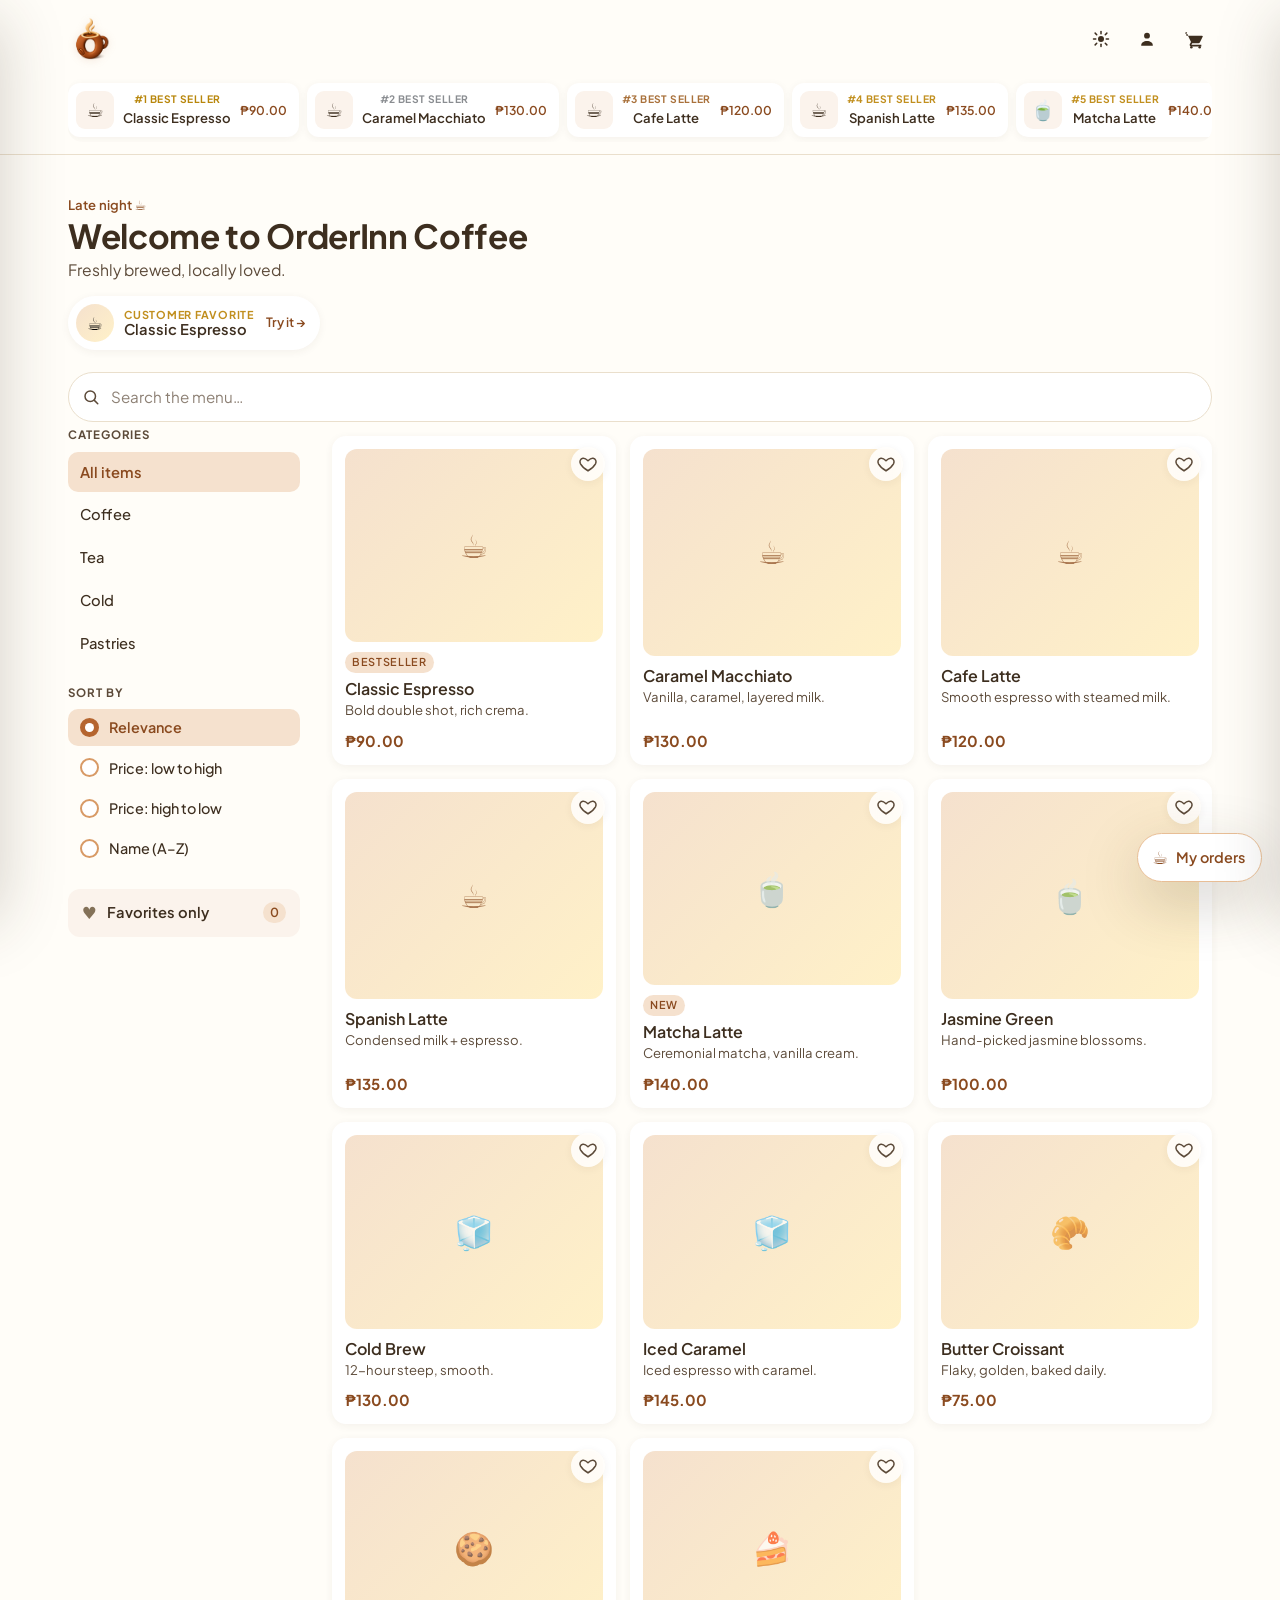
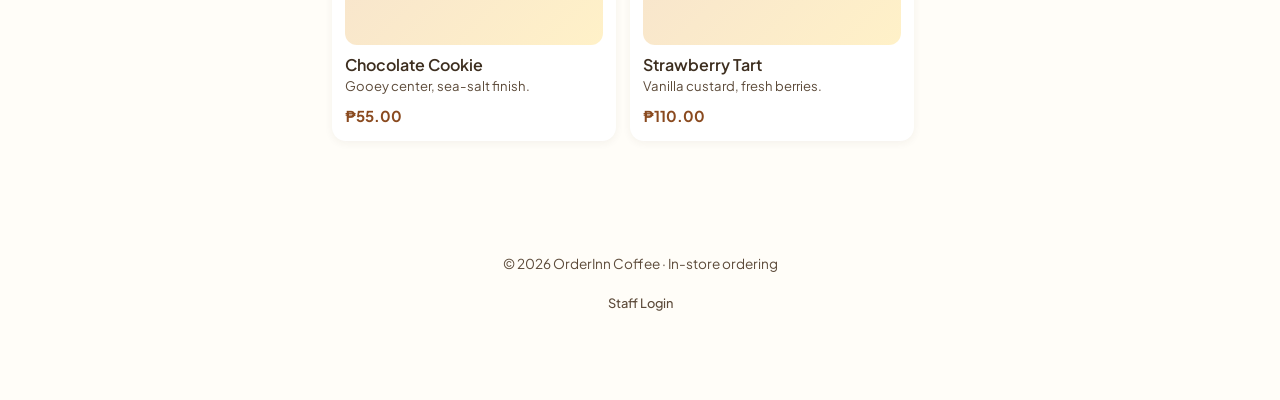
==== index.html @ 77fdb622 "Fix password-reset modal not opening on PKCE / verify-link recovery The recovery return was detected" ====
<!DOCTYPE html>
<html lang="en">
<head>
  <meta charset="UTF-8" />
  <meta name="viewport" content="width=device-width, initial-scale=1.0" />
  <title>OrderInn Coffee — Order</title>
  <meta name="description" content="Scan, tap, sip. In-store ordering for OrderInn Coffee." />
  <meta name="theme-color" content="#B5652F" />
  <link rel="icon" href="icon/brand-logo.ico" />
  <link rel="apple-touch-icon" href="icon/brand-logo.png" />

  <link rel="preconnect" href="https://fonts.googleapis.com" />
  <link rel="preconnect" href="https://fonts.gstatic.com" crossorigin />
  <link href="https://fonts.googleapis.com/css2?family=Plus+Jakarta+Sans:ital,wght@0,300;0,400;0,500;0,600;0,700;0,800;1,400&display=swap" rel="stylesheet" />
  <link rel="stylesheet" href="style.css?v=83" />

  <script>
    (function () {
      try {
        var saved = localStorage.getItem('bossb-theme');
        var theme = (saved === 'dark' || saved === 'light')
          ? saved
          : (window.matchMedia('(prefers-color-scheme: dark)').matches ? 'dark' : 'light');
        document.documentElement.setAttribute('data-theme', theme);
      } catch (e) {}
    })();
  </script>

  <!-- Customer profile / perks styles (self-contained so they ship
       with index.html and don't depend on a style.css cache bump). -->
  <style>
    .profile-body { display: flex; flex-direction: column; gap: 12px; }
    .profile-name { font-size: 18px; font-weight: 700; margin: 0; }
    .perk-card {
      background: rgba(181, 101, 47, 0.10);
      border: 1px solid rgba(181, 101, 47, 0.25);
      border-radius: 12px;
      padding: 12px 14px;
      display: flex; flex-direction: column; gap: 6px;
    }
    .perk-card .perk-points { font-size: 24px; font-weight: 800; }
    .perk-row { display: flex; justify-content: space-between; align-items: baseline; }
    .loyalty-bar { height: 8px; border-radius: 99px; background: rgba(128,128,128,0.25); overflow: hidden; }
    .loyalty-fill { height: 100%; width: 0%; border-radius: 99px; background: #B5652F; transition: width .3s ease; }
    .loyalty-earned { color: #1f9d55; margin: 0; }
    .voucher-list { display: flex; flex-direction: column; gap: 8px; }
    .voucher-item {
      display: flex; justify-content: space-between; align-items: center;
      border: 1px dashed rgba(181,101,47,0.5); border-radius: 10px;
      padding: 8px 12px; font-size: 14px;
    }
    .voucher-item .voucher-code { font-weight: 700; letter-spacing: .5px; }
    .voucher-item.used { opacity: .5; text-decoration: line-through; }

    /* Tabbed card — folder/bookmark tabs that flip the table picker
       to a customer login in place, without resizing the card. */
    .tabbed-card { position: relative; overflow: visible; }
    .card-tabs { position: absolute; top: -28px; left: 14px; display: flex; gap: 6px; z-index: 1; }
    .card-tab {
      border: none; font: inherit; font-size: 13px; font-weight: 700;
      padding: 6px 16px 12px; border-radius: 12px 12px 0 0;
      background: rgba(181,101,47,0.22); color: inherit; cursor: pointer;
      opacity: .7; transition: opacity .15s, background .15s, color .15s;
    }
    .card-tab:hover { opacity: 1; }
    .card-tab.active { background: #B5652F; color: #fff; opacity: 1; }
    .tab-pane { animation: tabfade .18s ease; }
    @keyframes tabfade { from { opacity: 0; transform: translateY(2px); } to { opacity: 1; transform: none; } }

    /* Vouchers shown in My Orders */
    .myorders-vouchers { border: 1px solid rgba(181,101,47,0.30); border-radius: 12px; padding: 10px 12px; margin: 4px 0; display: flex; flex-direction: column; gap: 6px; }
    .myorders-vouchers .mv-title { font-weight: 700; font-size: 13px; }
    .mv-item { display: flex; justify-content: space-between; font-size: 13px; border-top: 1px dashed rgba(181,101,47,0.3); padding-top: 6px; }
    .mv-item:first-of-type { border-top: none; padding-top: 0; }
    .mv-item .mv-code { font-weight: 700; letter-spacing: .5px; }

    /* Admin grant-voucher form */
    .grant-voucher-form { display: flex; flex-wrap: wrap; gap: 8px; align-items: center; }
    .grant-voucher-form input[type="email"] { flex: 1 1 160px; }
  </style>
</head>
<body>

  <!-- ==========================================================
       CUSTOMER VIEW  (default)
       ========================================================== -->
  <div class="customer-view" id="customerView">

    <!-- Header -->
    <header class="topbar">
      <div class="container topbar-row">
        <div class="brand">
          <img class="brand-logo" id="brandLogo" src="icon/brand-logo.png" alt="OrderInn Coffee" />
          <!-- Fallback text brand (hidden while the logo image is used;
               kept in the DOM so applyConfigToDOM's rebrand still works
               and screen readers have a text name). -->
          <div class="brand-text" hidden>
            <strong class="brand-name" id="brandName">OrderInn Coffee</strong>
            <small class="brand-tagline" id="brandTagline">Freshly brewed, locally loved.</small>
          </div>
        </div>
        <div class="topbar-actions">
          <!-- Shown only when a staff session is active so admins
               don't have to scroll to the footer Staff Login link. -->
          <button class="admin-pill" id="adminTopbarBtn" hidden aria-label="Open admin panel">
            <span class="admin-pill-dot" aria-hidden="true"></span>
            Admin
          </button>
          <button class="icon-btn theme-toggle" id="themeToggleBtn" aria-label="Toggle theme">
            <svg class="sun" viewBox="0 0 24 24" aria-hidden="true">
              <circle cx="12" cy="12" r="4" fill="currentColor"/>
              <g stroke="currentColor" stroke-width="2" stroke-linecap="round">
                <line x1="12" y1="2"  x2="12" y2="5"/>
                <line x1="12" y1="19" x2="12" y2="22"/>
                <line x1="2"  y1="12" x2="5"  y2="12"/>
                <line x1="19" y1="12" x2="22" y2="12"/>
                <line x1="4.2" y1="4.2"  x2="6.3" y2="6.3"/>
                <line x1="17.7" y1="17.7" x2="19.8" y2="19.8"/>
                <line x1="4.2" y1="19.8" x2="6.3" y2="17.7"/>
                <line x1="17.7" y1="6.3" x2="19.8" y2="4.2"/>
              </g>
            </svg>
            <svg class="moon" viewBox="0 0 24 24" aria-hidden="true">
              <path fill="currentColor" d="M21 12.79A9 9 0 1 1 11.21 3a7 7 0 0 0 9.79 9.79z"/>
            </svg>
          </button>
          <!-- Customer account: opens the profile (if signed in) or the
               sign-in modal. Earns points / vouchers / loyalty. -->
          <button class="icon-btn" id="profileBtn" aria-label="My account">
            <svg viewBox="0 0 24 24" width="20" height="20" aria-hidden="true">
              <circle cx="12" cy="8" r="3.5" fill="currentColor"/>
              <path d="M5 20c0-3.6 3.1-5.5 7-5.5s7 1.9 7 5.5z" fill="currentColor"/>
            </svg>
          </button>
          <!-- Cart: compact icon button in the header so it's reachable
               without scrolling back down, with a live count badge.
               Opens the same drawer as before (#cartDrawer). -->
          <button class="icon-btn cart-btn is-empty" id="fabCartBtn" aria-label="Open cart">
            <svg viewBox="0 0 24 24" width="20" height="20" aria-hidden="true">
              <path fill="currentColor" d="M7 4h-2l-1 2v2h2l3.6 7.59-1.35 2.44A2 2 0 0 0 10 21h12v-2H10.42a.25.25 0 0 1-.22-.37L11.1 17h7.45a2 2 0 0 0 1.8-1.11l3.24-6.5A1 1 0 0 0 22.7 8H6.21L5.27 6H3V4z"/>
              <circle cx="10" cy="22" r="1.5" fill="currentColor"/>
              <circle cx="20" cy="22" r="1.5" fill="currentColor"/>
            </svg>
            <span class="cart-btn-badge" id="fabCartCount">0</span>
          </button>
        </div>
      </div>

      <!-- Session-based ordering: no table strip. The ordering identity
           is a persistent per-device session; an optional location note
           is collected at checkout instead. #changeTableBtn is retained
           (hidden) only because the admin header logic references it. -->
      <button class="link-mini" id="changeTableBtn" hidden>change</button>

      <!-- Auto-scrolling best-seller carousel — always shown (it's the
           shop's "here's what's good" pitch, not an order-status thing;
           live STATUS lives on the My Orders pill's count badge).
           Starts `hidden` only so an empty strip doesn't flash before
           showBestSellerCarousel() fills it on boot. -->
      <div class="order-status-banner container" id="orderStatusBanner" hidden>
        <div class="osb-carousel" id="osbCarousel" aria-label="Popular picks">
          <div class="osb-track" id="osbTrack"></div>
        </div>
      </div>
    </header>

    <!-- Back-to-top — fixed on the right, appears only when scrolled
         well down the page. -->
    <button class="back-to-top" id="backToTop" aria-label="Back to top" title="Back to top">
      <svg viewBox="0 0 24 24" width="22" height="22" aria-hidden="true" fill="none"
           stroke="currentColor" stroke-width="2.2" stroke-linecap="round" stroke-linejoin="round">
        <path d="M12 19V6"/><path d="M5 12l7-7 7 7"/>
      </svg>
    </button>

    <!-- Welcome band — the first-impression moment. A time-aware
         greeting + shop tagline, and a live "customer favorite" chip
         pulled from real order data. The brand logo lives in the topbar
         now, so the hero leads with the greeting instead. Sits in normal
         flow so it scrolls away as the customer starts browsing.
         Populated by renderHero() in script.js. -->
    <section class="hero container" id="hero" aria-label="Welcome">
      <p class="hero-greeting" id="heroGreeting"></p>
      <h1 class="hero-title" id="heroTitle"></h1>
      <p class="hero-tagline" id="heroTagline"></p>
      <button type="button" class="hero-fav" id="heroFav" hidden>
        <span class="hero-fav-thumb" id="heroFavThumb" aria-hidden="true"></span>
        <span class="hero-fav-text">
          <span class="hero-fav-label">Customer favorite</span>
          <span class="hero-fav-name" id="heroFavName"></span>
        </span>
        <span class="hero-fav-cta" aria-hidden="true">Try it →</span>
      </button>
    </section>

    <!-- Search bar — live-filters the menu by name/description as you
         type. Sits above the menu area at container width. -->
    <div class="search-bar container">
      <div class="search-field">
        <svg class="search-ico" viewBox="0 0 24 24" aria-hidden="true">
          <circle cx="11" cy="11" r="7" fill="none" stroke="currentColor" stroke-width="2"/>
          <line x1="16.5" y1="16.5" x2="21" y2="21" stroke="currentColor" stroke-width="2" stroke-linecap="round"/>
        </svg>
        <input type="search" id="menuSearch" autocomplete="off"
               placeholder="Search the menu…" aria-label="Search the menu" />
        <button type="button" class="search-clear" id="menuSearchClear" hidden aria-label="Clear search">✕</button>
      </div>
    </div>

    <!-- Mobile filter bar — horizontal category chips for quick access
         + a Filters button that opens the bottom sheet (sort + more).
         Hidden on desktop, where the left sidebar takes over. -->
    <div class="filter-bar container" id="filterBar">
      <button type="button" class="filter-open-btn" id="filterOpenBtn" aria-haspopup="dialog">
        <svg viewBox="0 0 24 24" aria-hidden="true" width="16" height="16">
          <path fill="currentColor" d="M3 5h18v2l-7 7v5l-4 2v-9L3 7z"/>
        </svg>
        <span>Filters</span>
        <span class="filter-open-dot" id="filterActiveDot" hidden></span>
      </button>
      <!-- Category chips injected via script.js from the data-driven list -->
      <nav class="chips" id="categoryChips" aria-label="Menu categories"></nav>
    </div>

    <!-- Two-column menu layout: left filter sidebar (desktop) + grid. -->
    <div class="menu-layout container">
      <!-- Desktop filter sidebar — categories + sort + favorites.
           Sticky so it stays in view while the menu scrolls. Its
           controls are cloned/shared with the mobile sheet via
           renderFilters(). -->
      <aside class="menu-sidebar" id="menuSidebar" aria-label="Filters">
        <div class="filters-host" id="sidebarFilters"></div>
      </aside>

      <!-- Menu grid. Starts with skeleton placeholders so there's an
           immediate visual signal that the menu is loading (not stuck)
           while boot() awaits the Supabase fetch; renderMenu() replaces
           this innerHTML wholesale once real data arrives. -->
      <main class="menu" id="menuGrid" aria-busy="true">
        <div class="menu-skeleton" aria-hidden="true">
          <div class="skeleton-card"></div>
          <div class="skeleton-card"></div>
          <div class="skeleton-card"></div>
          <div class="skeleton-card"></div>
        </div>
        <p class="menu-loading-note">
          <span class="spinner" aria-hidden="true"></span>
          Loading menu…
        </p>
      </main>
    </div>

    <!-- Mobile filter bottom sheet — slides up from the bottom with the
         full filter set (categories + sort + favorites). Drag handle at
         top; tap backdrop or Done to dismiss. Populated by renderFilters(). -->
    <div class="filter-sheet-backdrop" id="filterSheetBackdrop" hidden></div>
    <div class="filter-sheet" id="filterSheet" role="dialog" aria-modal="true"
         aria-label="Filters" hidden>
      <div class="filter-sheet-handle" id="filterSheetHandle" aria-hidden="true"></div>
      <header class="filter-sheet-head">
        <strong>Filters</strong>
        <button type="button" class="icon-btn close-btn" id="filterSheetClose" aria-label="Close filters">✕</button>
      </header>
      <div class="filter-sheet-body filters-host" id="sheetFilters"></div>
      <footer class="filter-sheet-foot">
        <button type="button" class="btn btn-ghost" id="filterClearBtn">Clear all</button>
        <button type="button" class="btn btn-primary" id="filterDoneBtn">Show results</button>
      </footer>
    </div>

    <!-- Floating "My orders" pill — appears when this customer
         has any orders in flight. Tapping it opens a scrollable
         popup with per-order status + cancel buttons. -->
    <button class="fab-myorders" id="fabMyOrdersBtn" hidden aria-label="My orders">
      <span class="fab-myorders-icon" aria-hidden="true">☕</span>
      <span class="fab-myorders-text">My orders</span>
      <span class="fab-myorders-badge" id="fabMyOrdersBadge">0</span>
    </button>

    <!-- Floating chat button — opens the customer↔staff thread
         for this table. Dot shows when staff have replied. -->
    <button class="fab-chat" id="fabChatBtn" aria-label="Chat with staff" hidden>
      <span aria-hidden="true">💬</span>
      <span class="fab-chat-dot" id="fabChatDot" hidden></span>
    </button>

    <!-- fabCartTotal is written by refreshCartChrome() but no longer
         shown in the compact header cart icon; kept off-screen so the
         subtotal text is still available to assistive tech / future use
         without touching script.js. -->
    <span id="fabCartTotal" class="visually-hidden"></span>

    <!-- Footer (discreet Staff Login link) -->
    <footer class="site-footer container">
      <p class="muted small">© <span id="year"></span> OrderInn Coffee · In-store ordering</p>
      <button class="staff-login-link" id="openStaffLoginBtn">Staff Login</button>
    </footer>
  </div>

  <!-- ==========================================================
       CHAT DRAWER  (shared: customer uses their table thread,
       admin opens it per-order). Voice + image + text.
       ========================================================== -->
  <aside class="chat-drawer" id="chatDrawer" aria-hidden="true">
    <header class="drawer-head">
      <div>
        <h3 id="chatTitle">Chat</h3>
        <small class="muted" id="chatSubtitle">with staff</small>
      </div>
      <button class="icon-btn close-btn" id="closeChatBtn" aria-label="Close chat">✕</button>
    </header>
    <div class="chat-body" id="chatBody">
      <p class="empty-state">Say hi 👋</p>
    </div>
    <div class="chat-recording" id="chatRecording" hidden>
      <span class="rec-dot" aria-hidden="true"></span>
      Recording… <span id="chatRecTime">0:00</span>
      <button class="btn btn-ghost" id="chatRecCancel">Cancel</button>
      <button class="btn btn-primary" id="chatRecStop">Send</button>
    </div>
    <!-- Reply context — shows the message being replied to; cleared after send. -->
    <div class="chat-reply-bar" id="chatReplyBar" hidden>
      <span class="chat-reply-accent" aria-hidden="true"></span>
      <div class="chat-reply-info">
        <span class="chat-reply-label">Replying to <strong id="chatReplyName"></strong></span>
        <span class="chat-reply-snippet" id="chatReplySnippet"></span>
      </div>
      <button class="icon-btn" id="chatReplyCancel" aria-label="Cancel reply">✕</button>
    </div>
    <footer class="chat-composer" id="chatComposer">
      <button class="icon-btn" id="chatImageBtn" aria-label="Send photo" title="Photo">
        <svg viewBox="0 0 24 24" width="22" height="22" aria-hidden="true" fill="none"
             stroke="currentColor" stroke-width="2" stroke-linecap="round" stroke-linejoin="round">
          <rect x="3" y="3" width="18" height="18" rx="2.5"/>
          <circle cx="8.5" cy="8.5" r="1.6"/>
          <path d="M21 15l-5-5L5 21"/>
        </svg>
      </button>
      <button class="icon-btn" id="chatMicBtn" aria-label="Record voice" title="Voice note">
        <svg viewBox="0 0 24 24" width="22" height="22" aria-hidden="true" fill="none"
             stroke="currentColor" stroke-width="2" stroke-linecap="round" stroke-linejoin="round">
          <rect x="9" y="2" width="6" height="12" rx="3"/>
          <path d="M5 10a7 7 0 0 0 14 0"/>
          <line x1="12" y1="17" x2="12" y2="22"/>
          <line x1="8" y1="22" x2="16" y2="22"/>
        </svg>
      </button>
      <input type="text" id="chatInput" placeholder="Type a message…" autocomplete="off" />
      <button class="icon-btn chat-send" id="chatSendBtn" aria-label="Send">
        <svg viewBox="0 0 24 24" width="20" height="20" aria-hidden="true" fill="currentColor">
          <path d="M3.4 20.4l17.45-7.48a1 1 0 0 0 0-1.84L3.4 3.6a.993.993 0 0 0-1.39.91L2 9.12c0 .5.37.93.87.99L17 12 2.87 13.88c-.5.07-.87.5-.87 1l.01 4.61c0 .71.73 1.2 1.39.91z"/>
        </svg>
      </button>
      <input type="file" id="chatImageInput" accept="image/*" hidden />
    </footer>
  </aside>

  <!-- ==========================================================
       CART DRAWER
       ========================================================== -->
  <aside class="cart-drawer" id="cartDrawer" aria-hidden="true">
    <header class="drawer-head">
      <h3>Your Order</h3>
      <button class="icon-btn close-btn" id="closeCartBtn" aria-label="Close cart">✕</button>
    </header>
    <div class="drawer-body" id="cartItems">
      <p class="empty-state">Your cart is empty. Tap any item to add ☕</p>
    </div>
    <footer class="drawer-foot">
      <!-- Optional location note (e.g. "Table 12", "Near window"). Purely
           a hint for staff — orders are session-based, not table-bound.
           Auto-filled from a QR ?table= param when present. -->
      <label class="location-field" for="locationInput">
        <span class="location-label">📍 Location <small class="muted">(optional)</small></span>
        <input type="text" id="locationInput" maxlength="40" autocomplete="off"
               placeholder="e.g. Table 12 or Near window" />
      </label>
      <div class="row total">
        <span>Total</span>
        <strong id="cartTotal">₱0.00</strong>
      </div>
      <button class="btn btn-primary btn-block" id="placeOrderBtn" disabled>Place Order</button>
      <p class="pay-note muted small">💵 Pay at the counter when ready.</p>
    </footer>
  </aside>

  <!-- ==========================================================
       ITEM CUSTOMIZER MODAL
       ========================================================== -->
  <div class="modal" id="customizerModal" aria-hidden="true">
    <div class="modal-card customizer-card" role="dialog" aria-labelledby="czTitle">
      <header class="modal-head">
        <h3 id="czTitle">Customize</h3>
        <button class="icon-btn close-btn" id="closeCustomizerBtn" aria-label="Close">✕</button>
      </header>

      <div class="customizer-body">
        <div class="cz-hero">
          <div class="placeholder-img cz-img" id="czImage" aria-hidden="true"></div>
          <div>
            <p class="eyebrow" id="czCategory">Coffee</p>
            <h4 id="czName">Item name</h4>
            <p class="muted small" id="czDesc">Description</p>
            <p class="cz-base"><span id="czBasePrice">₱0</span></p>
          </div>
        </div>

        <form id="customizerForm">
          <section class="cz-section" id="czSizeSection">
            <h5>Size</h5>
            <div class="cz-options" id="czSizeOptions"></div>
          </section>

          <section class="cz-section" id="czTempSection">
            <h5>Serve it</h5>
            <div class="cz-options" id="czTempOptions"></div>
          </section>

          <section class="cz-section" id="czMilkSection">
            <h5>Milk</h5>
            <div class="cz-options" id="czMilkOptions"></div>
          </section>

          <section class="cz-section" id="czSugarSection">
            <h5>Sweetness</h5>
            <div class="cz-options cz-pill-row" id="czSugarOptions"></div>
          </section>

          <!-- custom (admin-defined) option groups injected here -->
          <div id="czCustomSections"></div>

          <section class="cz-section">
            <h5>Notes <small class="muted">(optional)</small></h5>
            <textarea id="czNotes" rows="2" placeholder="less ice, decaf, light foam…"></textarea>
          </section>

          <footer class="cz-footer">
            <div class="qty-stepper">
              <button type="button" id="czQtyDec" aria-label="Less">−</button>
              <span id="czQty">1</span>
              <button type="button" id="czQtyInc" aria-label="More">+</button>
            </div>
            <button type="submit" class="btn btn-primary cz-add-btn">
              <span id="czAddLabel">Add to cart</span>
              <span class="cz-total" id="czTotal">₱0</span>
            </button>
          </footer>
        </form>
      </div>
    </div>
  </div>

  <!-- ==========================================================
       ORDER PLACED / STATUS MODAL  (customer confirmation,
       also shows live status when reopened from the banner)
       ========================================================== -->
  <div class="modal" id="orderPlacedModal" aria-hidden="true">
    <div class="modal-card placed-card" role="dialog">
      <!-- Confetti bursts here on a fresh placement (behind the tick).
           Populated by launchPlacedConfetti(); empty otherwise. -->
      <div class="placed-confetti" id="placedConfetti" aria-hidden="true"></div>
      <div class="placed-tick" id="placedTickIcon" aria-hidden="true">✓</div>
      <h3 id="placedTitle">Order placed!</h3>
      <p class="muted" id="placedSubtitle">Show this number to your server.</p>
      <div class="order-number">#<span id="placedOrderNumber">—</span></div>
      <!-- Optional location note (hidden when none was provided). -->
      <p class="muted small" id="placedTable" hidden></p>

      <!-- Live status pill -->
      <div class="placed-status">
        <span class="status-pill" id="placedStatusPill">pending</span>
      </div>

      <!-- Routes the customer to "My orders" to manage (cancel/modify)
           the order they just placed. -->
      <button class="btn btn-ghost btn-block" id="placedMyOrdersBtn">
        <span>View my orders</span>
      </button>

      <p class="pay-note">💵 Pay at the counter when your order is ready.</p>
      <button class="btn btn-primary btn-block" id="newOrderBtn">Start new order</button>
      <button class="btn btn-ghost btn-block" id="closePlacedBtn">Close</button>
    </div>
  </div>

  <!-- ==========================================================
       MY ORDERS POPUP  (customer-side, scrollable, bottom-right)
       Anchored bottom-right on desktop; full sheet on mobile.
       Shows all orders this device has placed with cancel/restore.
       ========================================================== -->
  <div class="myorders-sheet" id="myOrdersSheet" hidden aria-hidden="true">
    <header class="myorders-head">
      <div>
        <strong>My orders</strong>
        <small class="muted" id="myOrdersSummary">0 active</small>
      </div>
      <button class="tier-chip" id="myOrdersTierChip" hidden aria-label="View your membership">
        🏅 <span id="myOrdersTierName">Bronze</span>
      </button>
      <button class="icon-btn close-btn" id="closeMyOrdersBtn" aria-label="Close">✕</button>
    </header>
    <div class="myorders-body" id="myOrdersList">
      <p class="empty-state">No orders yet.</p>
    </div>
    <footer class="myorders-foot" id="myOrdersFoot" hidden>
      <button class="btn btn-ghost btn-block" id="endVisitBtn">End my visit</button>
      <small class="muted">Frees your name for the next guest. Keep your PIN to rejoin.</small>
    </footer>
  </div>

  <!-- ==========================================================
       THANK-YOU TOAST  (full-screen takeover after the customer's
       last order is served — auto-clears the table after 8s)
       ========================================================== -->
  <div class="thanks-overlay" id="thanksOverlay" hidden aria-hidden="true">
    <div class="confetti-layer" id="confettiLayer" aria-hidden="true"></div>
    <div class="thanks-card">
      <div class="thanks-emoji" aria-hidden="true">☕</div>
      <h3>Thanks for visiting!</h3>
      <p class="muted">How would you like to continue?</p>
      <div class="thanks-actions">
        <button class="btn btn-primary"   id="thanksSameUserBtn">Keep browsing</button>
        <button class="btn btn-ghost"     id="thanksNewUserBtn">Start a new order</button>
      </div>
      <p class="muted small thanks-hint">
        Keep browsing keeps your order history on this device.
        Start a new order clears your cart for a fresh round.
      </p>
    </div>
  </div>

  <!-- Session-based ordering: the AFK idle prompt, duplicate-table
       prompt, and table picker modal have all been removed. The
       ordering identity is a persistent per-device session created on
       load; customers never pick or share a table. -->

  <!-- ==========================================================
       STAFF LOGIN MODAL  (admin-only, no register)
       ========================================================== -->
  <div class="modal" id="staffLoginModal" aria-hidden="true">
    <div class="modal-card auth-card auth-card-composed" role="dialog" aria-labelledby="staffLoginTitle">
      <button class="icon-btn close-btn auth-card-close" id="closeStaffLoginBtn" aria-label="Close">✕</button>
      <div class="auth-card-header">
        <span class="auth-badge" aria-hidden="true">
          <img src="icon/brand-logo.png" alt="" />
        </span>
        <h3 id="staffLoginTitle">Staff sign in</h3>
        <p class="auth-card-subtitle">Sign in to the OrderInn admin panel</p>
      </div>
      <form id="staffLoginForm" class="auth-form">
        <label class="field-icon">
          <svg class="field-ico" viewBox="0 0 24 24" aria-hidden="true"><path fill="none" stroke="currentColor" stroke-width="1.8" stroke-linecap="round" stroke-linejoin="round" d="M3 6.5A1.5 1.5 0 0 1 4.5 5h15A1.5 1.5 0 0 1 21 6.5v11A1.5 1.5 0 0 1 19.5 19h-15A1.5 1.5 0 0 1 3 17.5v-11Z"/><path fill="none" stroke="currentColor" stroke-width="1.8" stroke-linecap="round" stroke-linejoin="round" d="m4 7 8 6 8-6"/></svg>
          <input type="email" name="email" required autocomplete="username" placeholder="Email address" />
        </label>
        <label class="field-icon">
          <svg class="field-ico" viewBox="0 0 24 24" aria-hidden="true"><path fill="none" stroke="currentColor" stroke-width="1.8" stroke-linecap="round" stroke-linejoin="round" d="M6 11V8a6 6 0 1 1 12 0v3"/><rect x="4.5" y="11" width="15" height="10" rx="2.2" fill="none" stroke="currentColor" stroke-width="1.8"/></svg>
          <input type="password" name="password" required autocomplete="current-password" minlength="8" placeholder="Password" id="staffLoginPassword" />
          <button type="button" class="field-toggle-text" id="staffLoginPasswordToggle" aria-label="Show password" aria-pressed="false">Show</button>
        </label>
        <p class="form-error" id="staffLoginError" hidden></p>
        <button type="submit" class="btn btn-primary btn-block">Sign In <span aria-hidden="true">→</span></button>

        <div class="auth-divider"><span>or</span></div>

        <button type="button" class="btn btn-google btn-block" id="staffGoogleSignInBtn">
          <svg viewBox="0 0 18 18" width="18" height="18" aria-hidden="true">
            <path fill="#4285F4" d="M17.64 9.2c0-.64-.06-1.25-.16-1.84H9v3.48h4.84a4.14 4.14 0 0 1-1.8 2.71v2.26h2.92c1.7-1.57 2.68-3.88 2.68-6.61z"/>
            <path fill="#34A853" d="M9 18c2.43 0 4.47-.8 5.96-2.18l-2.92-2.26c-.81.54-1.84.86-3.04.86-2.34 0-4.32-1.58-5.03-3.7H.96v2.33A9 9 0 0 0 9 18z"/>
            <path fill="#FBBC05" d="M3.97 10.72A5.4 5.4 0 0 1 3.68 9c0-.6.1-1.18.29-1.72V4.95H.96A9 9 0 0 0 0 9c0 1.45.35 2.83.96 4.05l3.01-2.33z"/>
            <path fill="#EA4335" d="M9 3.58c1.32 0 2.51.46 3.44 1.35l2.59-2.59C13.46.89 11.43 0 9 0A9 9 0 0 0 .96 4.95l3.01 2.33C4.68 5.16 6.66 3.58 9 3.58z"/>
          </svg>
          <span>Sign in with Google</span>
        </button>
        <p class="hint muted small" style="margin-top:6px;">
          New staff signing in with Google will still be asked for the invite code.
        </p>

        <p class="hint muted small auth-card-footer">
          <a href="register.html" class="link-mini">Create staff account</a>
        </p>
        <p class="hint muted small" style="margin-top:4px; text-align:center;">
          <a href="?reset=1" class="link-mini">Having issues? Reset app data on this device</a>
        </p>
      </form>
    </div>
  </div>

  <!-- ==========================================================
       STAFF INVITE CODE MODAL  (shown only when a staff member
       signs in with Google for the first time, no matching admin
       account yet — mirrors the invite-code gate on the manual
       "Create staff account" form so Google can't be used to skip it)
       ========================================================== -->
  <div class="modal" id="staffInviteModal" aria-hidden="true">
    <div class="modal-card auth-card" role="dialog" aria-labelledby="staffInviteTitle">
      <header class="modal-head">
        <h3 id="staffInviteTitle">Staff invite code</h3>
        <button class="icon-btn close-btn" id="closeStaffInviteBtn" aria-label="Close">✕</button>
      </header>
      <form id="staffInviteForm" class="auth-form">
        <p class="muted small" id="staffInviteEmailNote"></p>
        <label>Invite code
          <input type="text" name="inviteCode" required autocomplete="off"
                 placeholder="BB-XXXX-XXXX-XXXX" spellcheck="false" />
          <small class="hint muted">Ask an existing admin for the current code.</small>
        </label>
        <p class="form-error" id="staffInviteError" hidden></p>
        <button type="submit" class="btn btn-primary btn-block">Continue</button>
      </form>
    </div>
  </div>

  <!-- ==========================================================
       CUSTOMER LOGIN MODAL  (earns points / vouchers / loyalty)
       ========================================================== -->
  <div class="modal" id="customerLoginModal" aria-hidden="true">
    <div class="modal-card auth-card auth-card-composed" role="dialog" aria-labelledby="customerLoginTitle">
      <button class="icon-btn close-btn auth-card-close" id="closeCustomerLoginBtn" aria-label="Close">✕</button>
      <div class="auth-card-header">
        <span class="auth-badge" aria-hidden="true">
          <img src="icon/brand-logo.png" alt="" />
        </span>
        <h3 id="customerLoginTitle">Welcome back</h3>
        <p class="auth-card-subtitle">Sign in to continue to OrderInn</p>
        <p class="auth-card-note">Optional — sign in to save your order history and unlock promo discounts and future freebies.</p>
      </div>
      <form id="customerLoginForm" class="auth-form">
        <label class="field-icon">
          <svg class="field-ico" viewBox="0 0 24 24" aria-hidden="true"><path fill="none" stroke="currentColor" stroke-width="1.8" stroke-linecap="round" stroke-linejoin="round" d="M3 6.5A1.5 1.5 0 0 1 4.5 5h15A1.5 1.5 0 0 1 21 6.5v11A1.5 1.5 0 0 1 19.5 19h-15A1.5 1.5 0 0 1 3 17.5v-11Z"/><path fill="none" stroke="currentColor" stroke-width="1.8" stroke-linecap="round" stroke-linejoin="round" d="m4 7 8 6 8-6"/></svg>
          <input type="email" name="email" required autocomplete="username" placeholder="Email address" />
        </label>
        <label class="field-icon">
          <svg class="field-ico" viewBox="0 0 24 24" aria-hidden="true"><path fill="none" stroke="currentColor" stroke-width="1.8" stroke-linecap="round" stroke-linejoin="round" d="M6 11V8a6 6 0 1 1 12 0v3"/><rect x="4.5" y="11" width="15" height="10" rx="2.2" fill="none" stroke="currentColor" stroke-width="1.8"/></svg>
          <input type="password" name="password" required autocomplete="current-password" placeholder="Password" id="customerLoginPassword" />
          <button type="button" class="field-toggle-text" id="customerLoginPasswordToggle" aria-label="Show password" aria-pressed="false">Show</button>
        </label>

        <div class="auth-row">
          <label class="check-row">
            <input type="checkbox" name="remember" />
            <span>Remember me</span>
          </label>
          <button type="button" class="link-mini" id="forgotPasswordBtn">Forgot password?</button>
        </div>

        <p class="form-error" id="customerLoginError" hidden></p>
        <button type="submit" class="btn btn-primary btn-block">Sign In <span aria-hidden="true">→</span></button>

        <div class="auth-divider"><span>or</span></div>

        <button type="button" class="btn btn-google btn-block" id="googleSignInBtn">
          <svg viewBox="0 0 18 18" width="18" height="18" aria-hidden="true">
            <path fill="#4285F4" d="M17.64 9.2c0-.64-.06-1.25-.16-1.84H9v3.48h4.84a4.14 4.14 0 0 1-1.8 2.71v2.26h2.92c1.7-1.57 2.68-3.88 2.68-6.61z"/>
            <path fill="#34A853" d="M9 18c2.43 0 4.47-.8 5.96-2.18l-2.92-2.26c-.81.54-1.84.86-3.04.86-2.34 0-4.32-1.58-5.03-3.7H.96v2.33A9 9 0 0 0 9 18z"/>
            <path fill="#FBBC05" d="M3.97 10.72A5.4 5.4 0 0 1 3.68 9c0-.6.1-1.18.29-1.72V4.95H.96A9 9 0 0 0 0 9c0 1.45.35 2.83.96 4.05l3.01-2.33z"/>
            <path fill="#EA4335" d="M9 3.58c1.32 0 2.51.46 3.44 1.35l2.59-2.59C13.46.89 11.43 0 9 0A9 9 0 0 0 .96 4.95l3.01 2.33C4.68 5.16 6.66 3.58 9 3.58z"/>
          </svg>
          <span>Sign in with Google</span>
        </button>

        <p class="hint muted small auth-card-footer">
          Don't have an account? <a href="signup.html" class="link-mini">Sign up</a>
        </p>
      </form>
    </div>
  </div>

  <!-- ==========================================================
       RESET PASSWORD MODAL  (opened after clicking the "Forgot
       password?" email link — a recovery session is already active)
       ========================================================== -->
  <div class="modal" id="resetPasswordModal" aria-hidden="true">
    <div class="modal-card auth-card auth-card-composed" role="dialog" aria-labelledby="resetPasswordTitle">
      <button class="icon-btn close-btn auth-card-close" id="closeResetPasswordBtn" aria-label="Close">✕</button>
      <div class="auth-card-header">
        <span class="auth-badge" aria-hidden="true">
          <img src="icon/brand-logo.png" alt="" />
        </span>
        <h3 id="resetPasswordTitle">Set a new password</h3>
        <p class="auth-card-subtitle">Choose a new password for your account</p>
      </div>
      <form id="resetPasswordForm" class="auth-form">
        <label class="field-icon">
          <svg class="field-ico" viewBox="0 0 24 24" aria-hidden="true"><path fill="none" stroke="currentColor" stroke-width="1.8" stroke-linecap="round" stroke-linejoin="round" d="M6 11V8a6 6 0 1 1 12 0v3"/><rect x="4.5" y="11" width="15" height="10" rx="2.2" fill="none" stroke="currentColor" stroke-width="1.8"/></svg>
          <input type="password" name="password" required minlength="8" autocomplete="new-password" placeholder="New password" id="resetPasswordInput" />
          <button type="button" class="field-toggle-text" id="resetPasswordToggle" aria-label="Show password" aria-pressed="false">Show</button>
        </label>
        <p class="form-error" id="resetPasswordError" hidden></p>
        <p class="form-success" id="resetPasswordSuccess" hidden></p>
        <button type="submit" class="btn btn-primary btn-block">Update password</button>
      </form>
    </div>
  </div>

  <!-- ==========================================================
       CUSTOMER PROFILE MODAL  (points / vouchers / loyalty)
       ========================================================== -->
  <div class="modal" id="profileModal" aria-hidden="true">
    <div class="modal-card auth-card" role="dialog" aria-labelledby="profileTitle">
      <header class="modal-head">
        <h3 id="profileTitle">My account</h3>
        <button class="icon-btn close-btn" id="closeProfileBtn" aria-label="Close">✕</button>
      </header>
      <div class="profile-body">
        <p class="profile-name" id="profileName">—</p>
        <p class="muted small" id="profileEmail">—</p>

        <div class="perk-card tier-card">
          <div class="perk-row">
            <span class="tier-badge" id="profileTierBadge">🏅 Bronze</span>
            <span class="muted small" id="profileTierSpend">₱0 lifetime</span>
          </div>
          <div class="loyalty-bar"><div class="loyalty-fill" id="tierFill"></div></div>
          <p class="small muted" id="profileTierNext">—</p>
        </div>

        <div class="perk-card">
          <span class="muted small">Points balance</span>
          <strong class="perk-points" id="profilePoints">0</strong>
        </div>

        <div class="perk-card">
          <div class="perk-row">
            <span class="muted small">Free muffin progress</span>
            <span class="small" id="loyaltyText">0 / 100</span>
          </div>
          <div class="loyalty-bar"><div class="loyalty-fill" id="loyaltyFill"></div></div>
          <p class="small loyalty-earned" id="loyaltyEarned" hidden></p>
        </div>

        <button class="btn btn-primary btn-block" id="redeemVoucherBtn">Redeem 50 pts → discount voucher</button>
        <div class="voucher-list" id="voucherList"></div>

        <button class="btn btn-ghost btn-block" id="customerLogoutBtn">Sign out</button>

        <div class="danger-zone" id="deletionPending" hidden>
          <p class="small">
            <strong>Account scheduled for deletion.</strong>
            <span id="deletionDaysLeftText"></span>
          </p>
          <button class="btn btn-primary btn-block" id="cancelDeletionBtn">Cancel deletion — keep my account</button>
        </div>
        <button class="btn-link-danger" id="deleteAccountBtn">Delete my account</button>
      </div>
    </div>
  </div>

  <!-- ==========================================================
       REUSABLE CONFIRM MODAL  (replaces native confirm/alert)
       Inner clicks never dismiss it; backdrop closes only when the
       caller allows it (dismissable). Buttons are injected by JS.
       ========================================================== -->
  <div class="modal" id="uiConfirmModal" aria-hidden="true">
    <div class="modal-card small-card" role="dialog" aria-labelledby="uiConfirmTitle">
      <header class="modal-head"><h3 id="uiConfirmTitle"></h3></header>
      <p id="uiConfirmMsg" class="muted" style="white-space:pre-line; margin-top:0;"></p>
      <input type="text" id="uiConfirmInput" class="ui-prompt-input" hidden
             autocomplete="off" />
      <p id="uiConfirmInputErr" class="form-error" hidden></p>
      <div id="uiConfirmBtns" style="display:flex; flex-direction:column; gap:8px;"></div>
    </div>
  </div>

  <!-- ==========================================================
       ADMIN PANEL  (full-screen overlay; visible only when
       signed in as admin)
       ========================================================== -->
  <div class="admin-panel" id="adminPanel" hidden>
    <header class="admin-topbar">
      <div class="admin-brand">
        <img class="brand-logo sm" src="icon/brand-logo.png" alt="OrderInn Coffee"
             onerror="this.replaceWith(Object.assign(document.createElement('span'),{className:'brand-mark sm',textContent:Store.brandInitials()}))" />
        <strong>Admin Panel</strong>
      </div>
      <div class="admin-topbar-right">
        <span class="admin-user" id="adminUserName">Admin</span>

        <!-- Live sync indicator: green=synced, amber=pending writes,
             red=offline/error. Only meaningful in Supabase mode. -->
        <span class="sync-badge" id="syncBadge" hidden title="Sync status">
          <span class="sync-dot"></span>
          <span class="sync-label" id="syncLabel">Synced</span>
        </span>

        <!-- Theme toggle — same toggleTheme handler as the customer
             topbar button, lets admins flip dark mode without
             leaving the panel. -->
        <button class="icon-btn theme-toggle" id="adminThemeToggleBtn" aria-label="Toggle theme">
          <svg class="sun" viewBox="0 0 24 24" aria-hidden="true">
            <circle cx="12" cy="12" r="4" fill="currentColor"/>
            <g stroke="currentColor" stroke-width="2" stroke-linecap="round">
              <line x1="12" y1="2"  x2="12" y2="5"/>
              <line x1="12" y1="19" x2="12" y2="22"/>
              <line x1="2"  y1="12" x2="5"  y2="12"/>
              <line x1="19" y1="12" x2="22" y2="12"/>
              <line x1="4.2" y1="4.2"  x2="6.3" y2="6.3"/>
              <line x1="17.7" y1="17.7" x2="19.8" y2="19.8"/>
              <line x1="4.2" y1="19.8" x2="6.3" y2="17.7"/>
              <line x1="17.7" y1="6.3" x2="19.8" y2="4.2"/>
            </g>
          </svg>
          <svg class="moon" viewBox="0 0 24 24" aria-hidden="true">
            <path fill="currentColor" d="M21 12.79A9 9 0 1 1 11.21 3a7 7 0 0 0 9.79 9.79z"/>
          </svg>
        </button>

        <!-- Activity bell — opens a dropdown of recent admin actions
             (orders placed, status changes, menu edits, deletions).
             Badge shows unseen count. -->
        <div class="bell-wrap">
          <button class="icon-btn bell-btn" id="bellBtn" aria-label="Activity log">
            <svg viewBox="0 0 24 24" width="20" height="20" aria-hidden="true">
              <path fill="currentColor" d="M12 22a2 2 0 0 0 2-2h-4a2 2 0 0 0 2 2zm6-6V11a6 6 0 0 0-5-5.91V4a1 1 0 1 0-2 0v1.09A6 6 0 0 0 6 11v5l-2 2v1h16v-1l-2-2z"/>
            </svg>
            <span class="bell-badge" id="bellBadge" hidden>0</span>
          </button>
          <div class="bell-dropdown" id="bellDropdown" hidden>
            <header class="bell-dropdown-head">
              <strong>Activity</strong>
              <button class="link-mini" id="clearLogBtn">Clear</button>
            </header>
            <div class="bell-dropdown-body" id="bellList">
              <p class="empty-state">No activity yet.</p>
            </div>
          </div>
        </div>

        <button class="btn btn-ghost" id="exitAdminBtn">View as customer</button>
        <button class="btn btn-danger" id="adminLogoutBtn">Sign out</button>
      </div>
    </header>

    <nav class="admin-tabs">
      <button class="admin-tab active" data-admin-tab="orders">Orders <span class="tab-badge" id="ordersBadge">0</span></button>
      <button class="admin-tab" data-admin-tab="chats">Chats <span class="tab-badge" id="chatsBadge" hidden>0</span></button>
      <button class="admin-tab" data-admin-tab="menu">Menu</button>
      <button class="admin-tab" data-admin-tab="settings">Settings</button>
    </nav>

    <!-- Admin menu category filter — pinned as a non-scrolling sibling
         directly below the tabs (same pattern as .admin-tabs itself),
         so it always sits flush under the tabs instead of relying on
         position:sticky inside the scroll box. Shown only on the Menu
         tab (JS toggles [hidden]). -->
    <nav class="chips menu-cat-filter" id="menuCatFilter" aria-label="Filter menu by category" hidden></nav>

    <main class="admin-content">
      <!-- ----- Orders ----- -->
      <section class="admin-pane" data-admin-pane="orders">
        <!-- Today's revenue strip — counts only orders SERVED today. -->
        <div class="day-stats" id="dayStats">
          <div class="day-stat">
            <small>Today's revenue</small>
            <strong id="dayRevenue">₱0</strong>
          </div>
          <div class="day-stat">
            <small>Served today</small>
            <strong id="dayServed">0</strong>
          </div>
          <div class="day-stat">
            <small>Active now</small>
            <strong id="dayActive">0</strong>
          </div>
        </div>
        <div class="pane-head">
          <h2>Active Orders</h2>
          <div class="row-gap">
            <!-- View toggle: classic List vs POS Kanban Board (per-device). -->
            <div class="orders-viewtoggle" role="group" aria-label="Orders view">
              <button type="button" class="vt-btn" id="ordersViewList"  data-view="list"  aria-pressed="true">☰ List</button>
              <button type="button" class="vt-btn" id="ordersViewBoard" data-view="board" aria-pressed="false">▦ Board</button>
            </div>
            <select id="orderFilter">
              <option value="active">Active (pending + preparing)</option>
              <option value="pending">Pending only</option>
              <option value="preparing">Preparing only</option>
              <option value="served">Served</option>
              <option value="all">All</option>
            </select>
            <button class="btn btn-ghost" id="exportCsvBtn">Export today (.xlsx)</button>
            <button class="btn btn-ghost" id="clearServedBtn">Clear served</button>
            <button class="btn btn-ghost" id="orderSelectToggle">Select</button>
            <button class="btn btn-ghost" id="orderSelectAllBtn" hidden>Select all</button>
            <button class="btn btn-ghost" id="cancelSelectedOrdersBtn" hidden>Cancel orders</button>
            <button class="btn btn-danger" id="deleteSelectedOrdersBtn" hidden>Delete</button>
          </div>
        </div>
        <!-- Classic list view -->
        <div class="orders-list" id="ordersList">
          <p class="empty-state">No orders yet.</p>
        </div>
        <!-- POS Kanban / KDS board view (hidden until toggled) -->
        <div class="orders-board" id="ordersBoard" hidden></div>
      </section>

      <!-- ----- Chats (Messenger-style table conversations) -----
           Two-pane on desktop: conversation list on the left, the
           selected thread's chat docked on the right. On mobile the
           list shows full-width and a tap opens the chat as a sheet. -->
      <section class="admin-pane chat-pane" data-admin-pane="chats" hidden>
        <div class="chat-2pane">
          <aside class="chat-2pane-list">
            <div class="pane-head">
              <h2>Messages</h2>
              <div class="row-gap">
                <button class="btn btn-ghost btn-mini" id="chatSelectToggle">Select</button>
                <button class="btn btn-ghost btn-mini" id="refreshChatsBtn">Refresh</button>
              </div>
            </div>
            <div class="chat-thread-list" id="chatThreadList">
              <p class="empty-state">No conversations yet.</p>
            </div>
            <div class="chat-select-bar" id="chatSelectBar" hidden>
              <span id="chatSelectCount">0 selected</span>
              <button class="btn btn-ghost btn-mini" id="chatSelectCancel">Done</button>
              <button class="btn btn-danger btn-mini" id="chatDeleteSelected" disabled>Delete</button>
            </div>
          </aside>
          <div class="chat-2pane-convo" id="chatDockArea">
            <p class="empty-state chat-dock-empty">Select a conversation to start chatting.</p>
          </div>
        </div>
      </section>

      <!-- ----- Menu ----- -->
      <section class="admin-pane" data-admin-pane="menu" hidden>
        <div class="pane-head">
          <h2>Menu</h2>
          <div class="row-gap">
            <button class="btn btn-ghost" id="addCategoryBtn">+ Category</button>
            <button class="btn btn-ghost" id="menuSelectToggle">Select</button>
            <button class="btn btn-danger" id="deleteSelectedMenuBtn" hidden>Delete selected</button>
            <button class="btn btn-primary" id="addMenuItemBtn">+ Add item</button>
          </div>
        </div>
        <div class="toolbar">
          <input type="search" id="menuSearch" placeholder="Search…" />
          <label class="check-inline menu-group-toggle">
            <input type="checkbox" id="menuGroupToggle" checked />
            <span>Group by category</span>
          </label>
        </div>
        <div class="table-wrap">
          <table class="data-table" id="menuTable">
            <thead>
              <tr>
                <th></th>
                <th class="sortable" data-sort="name">Name <span class="sort-arrow"></span></th>
                <th class="sortable" data-sort="category">Category <span class="sort-arrow"></span></th>
                <th class="sortable" data-sort="price">Price <span class="sort-arrow"></span></th>
                <th class="sortable" data-sort="tag">Tag <span class="sort-arrow"></span></th>
                <th class="right">Actions</th>
              </tr>
            </thead>
            <tbody id="menuTableBody"></tbody>
          </table>
        </div>
      </section>

      <!-- ----- Settings ----- -->
      <section class="admin-pane" data-admin-pane="settings" hidden>
        <div class="pane-head">
          <h2>Shop Settings</h2>
          <button class="btn btn-primary" id="saveSettingsBtn">Save</button>
        </div>
        <form class="settings-form" id="settingsForm">
          <fieldset>
            <legend>Storefront</legend>
            <label>Shop name <input type="text" name="shopName" /></label>
            <label>Tagline   <input type="text" name="tagline" /></label>
            <label>Currency symbol <input type="text" name="currency" maxlength="3" /></label>
            <label>Number of tables <input type="number" name="tables" min="1" max="999" /></label>
          </fieldset>

          <!-- Receipts + daily reports. Tax rate flows into both
               the receipt modal and the CSV export columns. -->
          <fieldset>
            <legend>Receipts &amp; reports</legend>
            <label>Business name <input type="text" name="businessName" /></label>
            <label>Business address <input type="text" name="businessAddr" /></label>
            <label>TIN (optional) <input type="text" name="businessTin" /></label>
            <div class="grid-2">
              <label>Tax rate (%) <input type="number" name="taxRate" min="0" max="50" step="0.01" /></label>
              <label>Tax label <input type="text" name="taxLabel" maxlength="20" placeholder="VAT" /></label>
            </div>
            <label class="check-inline">
              <input type="checkbox" name="taxInclusive" />
              <span>Item prices already include tax (VAT-inclusive)</span>
            </label>
          </fieldset>

          <fieldset>
            <legend>Chat</legend>
            <label class="check-inline">
              <input type="checkbox" name="allowGuestChat" />
              <span>Allow guest-to-guest chat
                <small class="muted">(off: guests message staff only; tablemates can't chat each other)</small>
              </span>
            </label>
          </fieldset>

          <!-- Per-device preference (stored in localStorage, not shop config),
               so it has no name attr and is wired separately from Save. -->
          <fieldset>
            <legend>Orders panel</legend>
            <label class="check-inline">
              <input type="checkbox" id="setOrdersBoardDefault" />
              <span>Use the POS board (KDS) as the default Orders view
                <small class="muted">(this device only; you can still toggle List/Board from the Orders header)</small>
              </span>
            </label>
          </fieldset>
        </form>

        <!-- Grant a discount voucher to a customer by their account email. -->
        <div class="danger-card">
          <h4>Customer rewards</h4>
          <p class="muted small">Give a customer a discount voucher by their account email.</p>
          <form id="grantVoucherForm" class="grant-voucher-form">
            <input type="email" id="grantVoucherEmail" placeholder="customer@email.com" required />
            <select id="grantVoucherPct" aria-label="Discount percent">
              <option value="5">5% off</option>
              <option value="10" selected>10% off</option>
              <option value="15">15% off</option>
              <option value="20">20% off</option>
            </select>
            <button type="submit" class="btn btn-primary">Grant voucher</button>
          </form>
          <p class="form-error" id="grantVoucherMsg" hidden></p>
        </div>

        <!-- Staff access controls. The invite code is what a new
             hire needs to register at /register.html — they create
             their own account there (password or Google); an admin
             can no longer create one directly on their behalf here. -->
        <div class="danger-card">
          <h4>Staff access</h4>
          <p class="muted small">
            Share this code with new hires so they can sign up at
            <code>register.html</code>. Anyone without the code can't register.
            Rotate it any time to revoke pending invites.
          </p>
          <div class="invite-row">
            <code id="inviteCodeView" class="invite-code">BB-XXXX-XXXX-XXXX</code>
            <button class="btn btn-ghost"  id="copyInviteBtn">Copy</button>
            <button class="btn btn-ghost"  id="rotateInviteBtn">Rotate</button>
          </div>
          <button class="btn btn-primary" id="openAddStaffBtn">Copy sign-up link</button>
        </div>

        <div class="danger-card">
          <h4>Data export</h4>
          <p class="muted small">
            Dump the current accounts and products as JSON, matching the schema in
            <code>data/*.json</code>. Drop these into a real backend
            (MongoDB <code>mongoimport</code>, MySQL <code>JSON_TABLE</code>, etc.)
            without further transformation.
          </p>
          <div class="row-gap">
            <button class="btn btn-ghost" id="exportAccountsBtn">Export accounts.json</button>
            <button class="btn btn-ghost" id="exportProductsBtn">Export products.json</button>
          </div>
        </div>
        <div class="danger-card">
          <h4>Reset menu to defaults</h4>
          <p class="muted small">Erases custom menu changes.</p>
          <button class="btn btn-danger" id="resetMenuBtn">Reset menu</button>
        </div>
        <div class="danger-card">
          <h4>Factory reset</h4>
          <p class="muted small">Wipes ALL local data (menu, orders, settings, sign-in). You'll be signed out.</p>
          <button class="btn btn-danger" id="factoryResetBtn">Factory reset</button>
        </div>
        <div class="danger-card danger-card-strong">
          <h4>Reset everything to default</h4>
          <p class="muted small">
            Blank slate — clears <strong>all orders, chat logs, activity, sessions,
            staff accounts, menu, and settings</strong> on the cloud backend AND this
            device, then reseeds the default admin + default menu. This affects every
            device. Cannot be undone.
          </p>
          <button class="btn btn-danger" id="resetEverythingBtn">Reset everything</button>
        </div>
      </section>
    </main>
  </div>

  <!-- ==========================================================
       ITEM EDIT MODAL  (admin)
       ========================================================== -->
  <div class="modal" id="itemModal" aria-hidden="true">
    <div class="modal-card" role="dialog">
      <header class="modal-head">
        <h3 id="itemModalTitle">Edit item</h3>
        <button class="icon-btn close-btn" id="closeItemModalBtn" aria-label="Close">✕</button>
      </header>
      <form id="itemForm" class="settings-form">
        <div class="grid-2">
          <label>ID <small class="hint muted">(auto from name — leave blank)</small>
            <input type="text" name="id" pattern="[a-z0-9_-]+" placeholder="auto-generated" />
          </label>
          <label>Name <input type="text" name="name" required /></label>
        </div>
        <div class="grid-2">
          <label>Category
            <!-- options injected from the data-driven category list;
                 the last option "+ New category…" lets an admin add one -->
            <select name="category" id="itemCategorySelect" required></select>
          </label>
          <label>Price <input type="number" name="price" required min="0" step="1" /></label>
        </div>
        <div class="grid-2">
          <label>Emoji <input type="text" name="emoji" maxlength="4" /></label>
          <label>Tag (optional) <input type="text" name="tag" /></label>
        </div>
        <label>Description <textarea name="desc" rows="2" required></textarea></label>
        <label>Image URL <input type="url" name="img" placeholder="https://…" /></label>
        <fieldset>
          <legend class="legend-row">
            <span>Options the customer can choose</span>
            <button type="button" class="btn btn-ghost btn-mini" id="addOptionGroupBtn">+ Add option</button>
          </legend>
          <!-- built-in + custom option toggles injected via script.js -->
          <div class="check-row" id="itemOptionsChecks"></div>
        </fieldset>
        <p class="form-error" id="itemFormError" hidden></p>
        <div class="form-actions">
          <button type="button" class="btn btn-ghost" id="cancelItemBtn">Cancel</button>
          <button type="submit" class="btn btn-primary">Save item</button>
        </div>
      </form>
    </div>
  </div>

  <!-- ==========================================================
       ADD OPTION GROUP MODAL  (admin) — define a new customer
       option group (e.g. "Toppings") with its choices + price
       deltas, so item options aren't limited to size/temp/milk/sugar
       ========================================================== -->
  <div class="modal" id="optionGroupModal" aria-hidden="true">
    <div class="modal-card" role="dialog" aria-labelledby="optionGroupTitle">
      <header class="modal-head">
        <h3 id="optionGroupTitle">New option group</h3>
        <button class="icon-btn close-btn" id="closeOptionGroupBtn" aria-label="Close">✕</button>
      </header>
      <form id="optionGroupForm" class="settings-form">
        <label>Group name
          <input type="text" name="label" required placeholder="e.g. Toppings, Syrup, Add-ons" />
        </label>
        <div>
          <div class="legend-row">
            <span class="muted small">Choices (label + extra price)</span>
            <button type="button" class="btn btn-ghost btn-mini" id="addChoiceRowBtn">+ Choice</button>
          </div>
          <div id="optionChoiceRows"></div>
        </div>
        <p class="form-error" id="optionGroupError" hidden></p>
        <div class="form-actions">
          <button type="button" class="btn btn-ghost" id="cancelOptionGroupBtn">Cancel</button>
          <button type="submit" class="btn btn-primary">Add option group</button>
        </div>
      </form>
    </div>
  </div>

  <!-- ==========================================================
       MODIFY ORDER MODAL  (admin) — edit quantities / remove items
       on an order that hasn't started preparing yet
       ========================================================== -->
  <div class="modal" id="adminEditOrderModal" aria-hidden="true">
    <div class="modal-card" role="dialog" aria-labelledby="adminEditOrderTitle">
      <header class="modal-head">
        <h3 id="adminEditOrderTitle">Modify order #<span id="adminEditOrderNum">—</span></h3>
        <button class="icon-btn close-btn" id="closeAdminEditOrderBtn" aria-label="Close">✕</button>
      </header>
      <div class="admin-edit-items" id="adminEditOrderItems"></div>
      <div class="order-total"><span>Total</span><span id="adminEditOrderTotal">₱0</span></div>
      <p class="form-error" id="adminEditOrderError" hidden></p>
      <div class="form-actions">
        <button type="button" class="btn btn-ghost"   id="cancelAdminEditOrderBtn">Cancel</button>
        <button type="button" class="btn btn-primary" id="saveAdminEditOrderBtn">Save changes</button>
      </div>
    </div>
  </div>

  <!-- ==========================================================
       RECEIPT MODAL  (admin)
       Renders a printable receipt for one order. The "Send to
       printer" button currently calls a stub — replace the body
       of sendReceiptToPrinter() in script.js with a real
       receipt-printer API call (ESC/POS, network endpoint,
       Bluetooth, etc.) when the hardware is available.
       ========================================================== -->
  <div class="modal" id="receiptModal" aria-hidden="true">
    <div class="modal-card receipt-card" role="dialog" aria-labelledby="receiptTitle">
      <header class="modal-head">
        <h3 id="receiptTitle">Receipt</h3>
        <button class="icon-btn close-btn" id="closeReceiptBtn" aria-label="Close">✕</button>
      </header>
      <div class="receipt-preview" id="receiptPreview"></div>
      <div class="form-actions receipt-actions">
        <button type="button" class="btn btn-primary" id="downloadReceiptPngBtn">🖼️ Save image (PNG)</button>
        <button type="button" class="btn btn-ghost"   id="printReceiptBtn">🖨️ Print / PDF</button>
        <button type="button" class="btn btn-ghost"   id="downloadReceiptBtn">📄 Text (.txt)</button>
        <button type="button" class="btn btn-ghost"   id="sendReceiptBtn">Send to printer (API)</button>
      </div>
    </div>
  </div>

  <!-- Toast -->
  <div class="toast" id="toast" aria-live="polite"></div>

  <!-- Admin slide-in notification stack (bottom-right). Each toast
       can include an Undo button — used for menu deletes. -->
  <div class="admin-toast-stack" id="adminToastStack" aria-live="polite"></div>

  <script src="https://cdn.jsdelivr.net/npm/@supabase/supabase-js@2/dist/umd/supabase.min.js"></script>
  <!-- Admin "Export today" report: workbook generation + the bar/line
       chart embedded into it. Only exercised from the admin panel. -->
  <script src="https://cdn.jsdelivr.net/npm/exceljs@4.4.0/dist/exceljs.min.js"></script>
  <script src="https://cdn.jsdelivr.net/npm/chart.js@4.4.4/dist/chart.umd.min.js"></script>
  <script src="config.js?v=1"></script>
  <script src="store.js?v=50"></script>
  <script src="common.js?v=2"></script>
  <script src="script.js?v=99"></script>
</body>
</html>
---- style.css ----
/* ==========================================================
   ORDERINN COFFEE — STYLES
   Mobile-first. Soft brown + soft yellow + warm white palette.
   Single-file SPA: customer view + admin overlay.
   ========================================================== */

/* ==========================================================
   TOKENS — light theme
   ========================================================== */
:root {
  --brown-50:  #FBF3EC;
  --brown-100: #F5E1CE;
  --brown-200: #E8BE96;
  --brown-300: #D89A66;
  --brown-500: #B5652F;
  --brown-700: #8A4A1F;

  --yellow-50:  #FFFBEF;
  --yellow-100: #FFF1C8;
  --yellow-200: #FFE48A;
  --yellow-300: #FFD865;
  --yellow-500: #F0BB3D;
  --yellow-700: #C18F1E;

  --cream:    #FFFDF8;
  --white:    #FFFFFF;
  --ink:      #3D2E1F;
  --ink-soft: #5C4A39;   /* secondary text — darkened for legibility */
  --ink-faint:#837158;   /* hints / timestamps — darkened from #9A8870 */
  --line:     #EADFCC;   /* dividers a touch stronger than #F0E5D5 */
  --line-strong:#DDC9A8;

  --primary:      var(--brown-500);
  --primary-deep: var(--brown-700);
  --accent:       var(--yellow-500);
  --accent-deep:  var(--yellow-700);
  --danger:       #DC3545;
  --danger-deep:  #A02633;

  --font-display: 'Plus Jakarta Sans', system-ui, -apple-system, Segoe UI, Roboto, sans-serif;
  --font-body:    'Plus Jakarta Sans', system-ui, -apple-system, Segoe UI, Roboto, sans-serif;

  --radius-sm: 8px;
  --radius:    14px;
  --radius-lg: 22px;
  --shadow-sm: 0 2px 8px rgba(61, 46, 31, 0.06);
  --shadow:    0 8px 24px rgba(61, 46, 31, 0.10);
  --shadow-lg: 0 20px 60px rgba(61, 46, 31, 0.22);
  /* Keyboard-focus ring — a single source of truth so every
     interactive element shows the same visible focus outline.
     Two layers: a light gap ring against the element, then the
     brand-brown ring, so it reads on both light and dark surfaces
     and against busy backgrounds (product images, colored buttons). */
  --focus-ring: 0 0 0 2px var(--cream), 0 0 0 4px var(--primary);
  /* Global modal gutters — single source of truth so every modal's
     inner content lines up to the same left/right (and top/bottom)
     margin, whether the body is a <form> or plain content. */
  --modal-pad-x: 20px;
  --modal-pad-y: 18px;
  /* Live sticky-topbar height; kept in sync by syncTopbarHeight()
     in script.js. The category chips pin to top: var(--topbar-h)
     so the topbar's table-strip never covers them. The value here
     is just a pre-JS fallback. */
  --topbar-h: 87px;

  --container: 720px;
  --gutter: clamp(16px, 4vw, 28px);
}

/* Desktop container widths. The customer shell is capped at 720px
   as a mobile/tablet default; from 860px (where the sidebar joins
   the layout) up through large desktop, every full-width band
   (topbar, hero, search, filter bar, menu layout, footer) shares
   one of these wider values so the logo and grid always line up
   to the same left/right edge instead of the logo staying pinned
   to a narrower mobile-width column. */
@media (min-width: 860px)  { :root { --container: 1040px; } }
@media (min-width: 1280px) { :root { --container: 1200px; } }

[data-theme="dark"] {
  /* Neutral dark-gray surfaces (slightly cool) instead of warm brown,
     while the brand accent (--brown-500/-700) stays tan so buttons,
     avatars and highlights keep their identity. */
  --brown-50:  #23262C;   /* subtle surface / hover */
  --brown-100: #2B2F36;   /* selected / grouped rows */
  --brown-200: #353A42;
  --brown-300: #495059;   /* stronger borders */
  --brown-500: #E0894F;   /* brand accent (copper) */
  --brown-700: #F0A46B;   /* brand accent deep (copper, lighter for contrast) */

  --yellow-50:  #2A2310;
  --yellow-100: #3A2F18;
  --yellow-200: #58481E;
  --yellow-300: #C9A04F;
  --yellow-500: #FFD865;
  --yellow-700: #FFE48A;

  --cream:    #121212;   /* app background (darkest) — neutral, not warm-tinted */
  --white:    #1E2127;   /* cards / panels / surfaces — neutral gray, pairs with copper accent */
  --ink:      #ECEEF1;   /* primary text — neutral light gray */
  --ink-soft: #BAC0C9;   /* secondary text — lifted for legibility */
  --ink-faint:#8A909B;   /* hints / timestamps — lifted from #767C86 */
  --line:     #34383F;   /* dividers slightly clearer on the dark bg */
  --line-strong:#3E434C;

  --primary:      var(--brown-500);
  --primary-deep: var(--brown-700);
  --accent:       var(--yellow-500);
  --accent-deep:  var(--yellow-700);

  --shadow-sm: 0 2px 8px rgba(0, 0, 0, 0.45);
  --shadow:    0 8px 24px rgba(0, 0, 0, 0.55);
  --shadow-lg: 0 20px 60px rgba(0, 0, 0, 0.7);
  /* Gap ring uses the dark app background so the ring reads as a
     halo around the element rather than merging into the surface. */
  --focus-ring: 0 0 0 2px var(--cream), 0 0 0 4px var(--primary);
}

/* Theme switch fade — enabled only while toggling (JS adds .theme-anim
   to <html> for ~450ms), so colours cross-fade instead of snapping
   without leaving a permanent transition on every element. */
html.theme-anim,
html.theme-anim *,
html.theme-anim *::before,
html.theme-anim *::after {
  transition: background-color .4s ease, color .4s ease,
              border-color .4s ease, fill .4s ease,
              stroke .4s ease, box-shadow .4s ease !important;
}
@media (prefers-reduced-motion: reduce) {
  html.theme-anim, html.theme-anim *,
  html.theme-anim *::before, html.theme-anim *::after { transition: none !important; }
}

/* ==========================================================
   RESET / BASE
   ========================================================== */
*, *::before, *::after { box-sizing: border-box; }
[hidden] { display: none !important; }
html { scroll-behavior: smooth; -webkit-text-size-adjust: 100%; }
body {
  margin: 0;
  font-family: var(--font-body);
  background: var(--cream);
  color: var(--ink);
  font-size: 15px;
  line-height: 1.55;
  -webkit-font-smoothing: antialiased;
}
h1, h2, h3, h4 { margin: 0 0 .3em; font-family: var(--font-display); font-weight: 700; color: var(--ink); line-height: 1.2; }
h2 { font-size: 1.3rem; }
h3 { font-size: 1.1rem; }
h4 { font-size: .98rem; font-family: var(--font-body); }
p  { margin: 0 0 .5em; }
button { font: inherit; cursor: pointer; }
input, select, textarea { font: inherit; color: var(--ink); }
.muted { color: var(--ink-soft); }
.small { font-size: .85rem; }

/* ==========================================================
   KEYBOARD FOCUS — one visible ring for every interactive
   element, shown only for keyboard/AT users (:focus-visible),
   never on mouse click. Form fields keep their own softer inline
   ring (defined below); everything else gets --focus-ring. Uses
   box-shadow (not outline) so the ring follows the element's
   border-radius on pills, cards, and circular FABs.
   ========================================================== */
a:focus-visible,
button:focus-visible,
[role="button"]:focus-visible,
[role="dialog"]:focus-visible,
[tabindex]:focus-visible,
.product-card:focus-visible,
.chip:focus-visible,
summary:focus-visible {
  outline: none;
  box-shadow: var(--focus-ring);
  /* Lift above neighbours so the ring is never clipped by an
     adjacent element's background. */
  position: relative;
  z-index: 1;
}
/* Elements that already sit above the fold with their own shadow
   (FABs, primary buttons) should show the focus ring in ADDITION
   to their resting shadow, not replace it. */
.fab-myorders:focus-visible,
.fab-chat:focus-visible,
.back-to-top:focus-visible,
.btn-primary:focus-visible {
  box-shadow: var(--focus-ring), var(--shadow-sm);
}

/* ==========================================================
   MODERN SCROLLBARS — thin, minimal, subtle hover feedback.
   Applied globally; opt-out helpers (.chips, .admin-tabs) keep
   their own `scrollbar-width: none` to stay invisible.
   ========================================================== */
* {
  scrollbar-width: thin;                       /* Firefox */
  scrollbar-color: var(--line-strong) transparent;
}
*::-webkit-scrollbar { width: 9px; height: 9px; }
*::-webkit-scrollbar-track { background: transparent; }
*::-webkit-scrollbar-thumb {
  background: var(--line-strong);
  border-radius: 999px;
  border: 2px solid transparent;               /* inset look */
  background-clip: padding-box;
  transition: background-color .15s ease;
}
*::-webkit-scrollbar-thumb:hover { background: var(--ink-faint); background-clip: padding-box; }
*::-webkit-scrollbar-corner { background: transparent; }

/* ==========================================================
   UNIVERSAL FORM CONTROLS
   - Single source of truth for inputs, textareas, and selects
     so admin + customizer + auth all share one look.
   - Custom SVG select caret so the dropdown matches our palette
     instead of using OS-default styling.
   ========================================================== */
input[type="text"],
input[type="number"],
input[type="email"],
input[type="password"],
input[type="url"],
input[type="search"],
input[type="tel"],
input[type="date"],
input[type="time"],
input:not([type]),
select,
textarea {
  padding: 10px 13px;
  border-radius: 10px;
  border: 1px solid var(--line);
  background: var(--cream);
  color: var(--ink);
  font-family: inherit;
  font-size: .92rem;
  width: 100%;
  transition: border-color .15s ease, background .15s ease, box-shadow .15s ease;
  /* Always derive caret + selection from the inverted theme
     vars so the text the user is typing is always readable
     against the field background, in both themes. */
  caret-color: var(--ink);
}
input::placeholder,
textarea::placeholder { color: var(--ink-soft); opacity: .7; }
input::selection,
textarea::selection { background: rgba(181,101,47,.30); color: var(--ink); }

input[type="password"]::-ms-reveal,
input[type="password"]::-ms-clear { display: none; }
input[type="password"] {
  -webkit-appearance: none;
  appearance: none;
}

/* Chrome / Edge autofill overrides our background with its own
   yellow box — which destroys dark-mode contrast (yellow bg +
   light text becomes unreadable). Force-paint our colors in by
   leaning on the long-duration inset shadow trick (the
   browser's autofill style targets background, not shadow). */
input:-webkit-autofill,
input:-webkit-autofill:hover,
input:-webkit-autofill:focus,
textarea:-webkit-autofill,
select:-webkit-autofill {
  -webkit-box-shadow: 0 0 0 1000px var(--cream) inset;
  -webkit-text-fill-color: var(--ink);
  caret-color: var(--ink);
  transition: background-color 9999s ease-in-out 0s;
}
input:hover, select:hover, textarea:hover { border-color: var(--line-strong); }
input:focus, select:focus, textarea:focus {
  outline: none;
  border-color: var(--primary);
  background: var(--white);
  box-shadow: 0 0 0 3px rgba(181,101,47, 0.12);
}
[data-theme="dark"] input:focus,
[data-theme="dark"] select:focus,
[data-theme="dark"] textarea:focus { box-shadow: 0 0 0 3px rgba(224, 137, 79, 0.18); }
textarea { resize: vertical; min-height: 64px; }

/* Native select dropdown arrow — no custom SVG. Browser draws
   its own caret, which is reliable across every browser and
   never tiles or paints behind options. */
select {
  cursor: pointer;
}
select option,
[data-theme="dark"] select option {
  background-color: var(--white);
  color: var(--ink);
  padding: 6px 10px;
}
.eyebrow {
  text-transform: uppercase;
  letter-spacing: .12em;
  font-size: .72rem;
  font-weight: 600;
  color: var(--primary-deep);
  margin: 0 0 .25em;
}

.container {
  width: 100%;
  max-width: var(--container);
  margin-inline: auto;
  padding-inline: var(--gutter);
}

/* ==========================================================
   BUTTONS
   ========================================================== */
.btn {
  display: inline-flex;
  align-items: center;
  justify-content: center;
  gap: 8px;
  padding: 11px 18px;
  border-radius: 999px;
  border: none;
  font-weight: 600;
  font-size: .95rem;
  transition: background .15s, color .15s, transform .1s, box-shadow .15s;
  text-align: center;
}
.btn:active { transform: translateY(1px); }
.btn-primary {
  background: var(--primary);
  color: var(--white);
  box-shadow: var(--shadow-sm);
}
.btn-primary:hover { background: var(--primary-deep); }
[data-theme="dark"] .btn-primary { color: #0E1419; }
/* Borderless by design (The No-Stroke Rule — DESIGN.md): separation
   from the page comes from the hover fill, not an outline. */
.btn-ghost {
  background: transparent;
  color: var(--ink);
}
.btn-ghost:hover { background: var(--brown-50); }
.btn-danger {
  background: var(--danger);
  color: var(--white);
}
.btn-danger:hover { background: var(--danger-deep); }

/* Google sign-in — follows Google's brand guideline of a neutral
   white/outlined button with the full-color "G" mark, not a themed
   button, so it reads as the standard, trustworthy Google button
   users already recognize. */
.btn-google {
  background: var(--white);
  color: #3C4043;
  border-color: var(--line-strong);
}
.btn-google:hover { background: var(--brown-50); border-color: var(--ink-faint); }
[data-theme="dark"] .btn-google {
  background: #2A2A2A;
  color: #E8EAED;
  border-color: #4a4a4a;
}
[data-theme="dark"] .btn-google:hover { background: #333; }

/* "or" divider between the Google button and the email/password
   form beneath it. */
.auth-divider {
  display: flex;
  align-items: center;
  gap: 10px;
  margin: 14px 0;
  color: var(--ink-faint);
  font-size: .78rem;
  text-transform: uppercase;
  letter-spacing: .06em;
}
.auth-divider::before, .auth-divider::after {
  content: "";
  flex: 1;
  height: 1px;
  background: var(--line);
}

/* Action-by-purpose colors used in admin order cards.
   Mark preparing = warm yellow (in progress), Mark served = green (done). */
.btn-prep {
  background: var(--yellow-700);
  color: #2A1E07;
}
.btn-prep:hover { filter: brightness(1.06); }
.btn-serve {
  background: #3A6E3B;
  color: #FFFFFF;
}
.btn-serve:hover { background: #2E5A2F; }
.btn-block { width: 100%; }
.btn[disabled] { opacity: .55; cursor: not-allowed; transform: none; }

.icon-btn {
  display: inline-grid;
  place-items: center;
  width: 38px; height: 38px;
  border-radius: 10px;
  border: none;
  background: transparent;
  color: var(--ink);
  cursor: pointer;
  transition: background .15s;
}
.icon-btn:hover { background: var(--brown-50); }
.close-btn { border: none; background: transparent; font-size: 1.05rem; }

/* Keeps content readable to assistive tech / future use without
   taking up visual space. */
.visually-hidden {
  position: absolute;
  width: 1px; height: 1px;
  padding: 0; margin: -1px;
  overflow: hidden;
  clip: rect(0, 0, 0, 0);
  white-space: nowrap;
  border: 0;
}

.link-mini {
  background: transparent;
  border: none;
  color: var(--primary-deep);
  font-weight: 600;
  font-size: .82rem;
  cursor: pointer;
  padding: 0 4px;
  text-decoration: underline;
}

/* ==========================================================
   TOPBAR
   A plain fixed header: sticky at the top of the viewport on both
   mobile and desktop, always visible — no hide-on-scroll, no peek
   handle. `position: sticky; top: 0` alone keeps it pinned through
   scroll without any JS driving its visibility.
   ========================================================== */
.topbar {
  position: sticky;
  top: 0;
  background: rgba(255, 253, 248, .92);
  backdrop-filter: saturate(160%) blur(10px);
  border-bottom: 1px solid var(--line);
  z-index: 30;
}
[data-theme="dark"] .topbar { background: rgba(24, 26, 30, .92); }
.topbar-row {
  display: flex;
  align-items: center;
  justify-content: space-between;
  gap: 14px;
  padding-block: 12px;
}
.brand {
  display: inline-flex;
  align-items: center;
  gap: 12px;
  min-width: 0;
}
/* Brand logo in the topbar — replaces the old "OI" mark + text name.
   Height-capped to the compact topbar; width follows aspect ratio. */
.brand-logo {
  display: block;
  height: 40px;
  width: auto;
  max-width: min(60vw, 260px);
  object-fit: contain;
  filter: drop-shadow(0 1px 4px rgba(181,101,47, .16));
}
[data-theme="dark"] .brand-logo {
  filter: drop-shadow(0 1px 6px rgba(232, 184, 75, .14));
}
@media (min-width: 860px) {
  .topbar-row { padding-block: 16px; }
  .brand-logo { height: 46px; }
}
.brand-mark {
  display: inline-grid;
  place-items: center;
  width: 42px; height: 42px;
  border-radius: 12px;
  background: linear-gradient(135deg, var(--brown-300), var(--yellow-300));
  color: var(--white);
  font-weight: 800;
  font-size: .85rem;
  font-family: var(--font-display);
  box-shadow: var(--shadow-sm);
  flex-shrink: 0;
}
.brand-mark.sm { width: 32px; height: 32px; font-size: .72rem; border-radius: 9px; }
/* Logo sizes used outside the customer topbar: .sm for the compact
   admin-panel header, .lg centered above the register/signup forms
   (replaces the old text-initials mark on those pages). */
.brand-logo.sm { height: 30px; }
.brand-logo.lg { height: 56px; margin: 0 auto; }
.brand-name {
  display: block;
  font-family: var(--font-display);
  font-size: 1.05rem;
  color: var(--ink);
  line-height: 1.1;
}
.brand-tagline {
  display: block;
  color: var(--ink-soft);
  font-size: .76rem;
}
.topbar-actions { display: flex; gap: 8px; align-items: center; }

/* Admin shortcut in the header — appears when a staff
   session is active so admins don't have to scroll down to
   the footer's "Staff Login" link. */
.admin-pill {
  display: inline-flex;
  align-items: center;
  gap: 6px;
  padding: 7px 14px;
  border-radius: 999px;
  background: var(--brown-100);
  border: none;
  color: var(--primary-deep);
  font-family: inherit;
  font-size: .85rem;
  font-weight: 600;
  cursor: pointer;
  transition: background .15s, transform .12s;
}
.admin-pill:hover {
  background: var(--brown-200);
  transform: translateY(-1px);
}
.admin-pill-dot {
  width: 7px;
  height: 7px;
  border-radius: 50%;
  background: #3A6E3B;
  box-shadow: 0 0 0 2px rgba(58, 110, 59, 0.18);
  animation: adminDotPulse 2s ease-in-out infinite;
}
@keyframes adminDotPulse {
  0%, 100% { opacity: 1; }
  50%      { opacity: .55; }
}
[data-theme="dark"] .admin-pill {
  background: var(--brown-100);
  border-color: var(--brown-200);
  color: var(--brown-700);
}
[data-theme="dark"] .admin-pill-dot { background: #7EB78A; }

@media (max-width: 420px) {
  .admin-pill { padding: 6px 10px; font-size: .8rem; }
}

.theme-toggle .sun, .theme-toggle .moon { width: 18px; height: 18px; }
.theme-toggle .moon { display: none; }
[data-theme="dark"] .theme-toggle .sun  { display: none; }
[data-theme="dark"] .theme-toggle .moon { display: block; }

.table-strip {
  display: flex;
  align-items: center;
  flex-wrap: wrap;
  gap: 8px;
  padding-block: 8px 12px;
  font-size: .88rem;
  color: var(--ink-soft);
}
/* Join-by-PIN section in the table modal */
.table-join { margin-bottom: 4px; }
/* Compact, de-emphasised join-by-PIN — secondary to entering a name. */
.table-join--compact { margin-bottom: 0; }
.table-join--compact label { font-size: .8rem; color: var(--ink-soft); }
.table-join--compact input { font-size: .9rem; padding: 8px 10px; }
.table-join--compact .btn { font-size: .85rem; padding: 9px 12px; }
.or-divider {
  display: flex;
  align-items: center;
  gap: 10px;
  margin: 16px 0;
  color: var(--ink-soft);
  font-size: .78rem;
  text-transform: uppercase;
  letter-spacing: .06em;
}
.or-divider::before,
.or-divider::after {
  content: '';
  flex: 1;
  height: 1px;
  background: var(--line);
}
.table-strip strong {
  /* No fixed min-width: free-text names like "Window seat"
     or "Booth A" need to fit naturally. */
  display: inline-block;
  max-width: 100%;
  padding: 3px 14px;
  border-radius: 999px;
  background: var(--brown-100);
  color: var(--primary-deep);
  font-weight: 700;
  letter-spacing: .01em;
  overflow: hidden;
  text-overflow: ellipsis;
  white-space: nowrap;
}
/* This name's share PIN chip, shown next to the table name. */
.table-pin {
  display: inline-flex;
  align-items: center;
  padding: 3px 10px;
  border-radius: 999px;
  background: var(--yellow-100);
  border: none;
  color: var(--yellow-700);
  font-size: .74rem;
  font-weight: 700;
  letter-spacing: .04em;
  white-space: nowrap;
}

/* ==========================================================
   BEST-SELLER CAROUSEL  (under the topbar)
   - Always visible: it's the shop's "here's what's good" pitch, so
     it shows before the customer has ordered anything, not only
     while they wait. Live order status is NOT shown here — that's
     the My Orders pill's badge.
   ========================================================== */
.order-status-banner {
  padding-block: 0 12px;
  display: flex;
  align-items: stretch;
  /* Fixed row height so the strip never shifts the topbar height
     (and therefore the sticky search/chip offsets below it). */
  min-height: 76px;
}
.osb-carousel {
  flex: 1 1 auto;
  min-width: 0;
  overflow: hidden;
  border-radius: 14px;
}

.osb-track {
  display: flex;
  align-items: center;
  gap: 8px;
  height: 100%;
  overflow-x: auto;
  scroll-snap-type: x mandatory;
  scrollbar-width: none;
  scroll-behavior: smooth;
  cursor: grab;              /* hint that the strip is draggable on desktop */
}
.osb-track::-webkit-scrollbar { display: none; }
/* While click-dragging: free scrolling (no snap/smooth fighting the drag). */
.osb-track.dragging {
  cursor: grabbing;
  scroll-behavior: auto;
  scroll-snap-type: none;
  user-select: none;
}
.osb-track.dragging .osb-card { cursor: grabbing; }
.osb-card {
  flex: 0 0 auto;
  scroll-snap-align: start;
  display: inline-flex;
  align-items: center;
  gap: 9px;
  padding: 8px 12px 8px 8px;
  border: none;
  border-radius: 12px;
  background: var(--white);
  box-shadow: var(--shadow-sm);
  color: var(--ink);
  font-family: inherit;
  cursor: pointer;
  transition: box-shadow .15s, transform .12s;
}
.osb-card:hover { box-shadow: var(--shadow); transform: translateY(-1px); }
.osb-thumb {
  position: relative;
  width: 38px;
  height: 38px;
  flex-shrink: 0;
  border-radius: 9px;
  overflow: hidden;
  display: grid;
  place-items: center;
  background: var(--brown-50);
  font-size: 1.2rem;
}
.osb-thumb img { width: 100%; height: 100%; object-fit: cover; }
.osb-info { display: flex; flex-direction: column; gap: 1px; min-width: 0; }
.osb-rank {
  font-size: .64rem;
  font-weight: 700;
  letter-spacing: .04em;
  color: var(--accent-deep);
  text-transform: uppercase;
}
.osb-name {
  font-size: .82rem;
  font-weight: 600;
  color: var(--ink);
  white-space: nowrap;
  max-width: 130px;
  overflow: hidden;
  text-overflow: ellipsis;
}
.osb-price { font-size: .76rem; color: var(--primary-deep); font-weight: 600; }

/* Podium ranks — only the top 3 get a medal tint, and only on the
   small "#N Best seller" label (never the card background), so the
   metal reads as a quiet ranking cue rather than competing with the
   brand accent the price + chips already use. #4 and below keep the
   default accent label. */
.osb-card[data-rank="1"] .osb-rank { color: #B8860B; }   /* gold   */
.osb-card[data-rank="2"] .osb-rank { color: #8A8D91; }   /* silver */
.osb-card[data-rank="3"] .osb-rank { color: #A9713B; }   /* bronze */
/* Lifted for contrast against the dark surface — the light-theme
   metals are too dim to read there. */
[data-theme="dark"] .osb-card[data-rank="1"] .osb-rank { color: #E3B341; }
[data-theme="dark"] .osb-card[data-rank="2"] .osb-rank { color: #B9BDC4; }
[data-theme="dark"] .osb-card[data-rank="3"] .osb-rank { color: #CF8F55; }

/* Status pill inside the order-placed modal */
.placed-status { margin: 10px 0 4px; }
.status-pill {
  display: inline-block;
  padding: 4px 12px;
  border-radius: 999px;
  font-size: .78rem;
  font-weight: 700;
  text-transform: uppercase;
  letter-spacing: .04em;
}
.status-pill.status-pending   { background: var(--yellow-100); color: var(--yellow-700); }
.status-pill.status-preparing { background: var(--brown-100); color: var(--brown-700); }
.status-pill.status-served    { background: #DDF0D5; color: #3A6E3B; }
.status-pill.status-cancelled { background: rgba(220, 53, 69, 0.15); color: var(--danger); }

/* ==========================================================
   CATEGORY CHIPS
   ========================================================== */
.chips {
  display: flex;
  gap: 8px;
  overflow-x: auto;
  scrollbar-width: none;
  padding-block: 14px 8px;
  position: sticky;
  /* Pin flush below the *actual* topbar. --topbar-h is kept in sync
     with the sticky topbar's real height by syncTopbarHeight() in
     script.js — it changes when the table-strip wraps or the
     order-status banner toggles. The old hardcoded 87px was smaller
     than the real topbar, so the table-strip covered the chips. */
  top: var(--topbar-h, 87px);
  background: var(--cream);
  z-index: 20;
  transition: top .3s cubic-bezier(.4, .2, .2, 1);
}
/* Chips live inside .filter-bar (which owns stickiness); this base
   sticky only applies if .chips is used standalone. */
.chips::-webkit-scrollbar { display: none; }
.chip {
  flex-shrink: 0;
  padding: 8px 16px;
  border-radius: 999px;
  background: var(--brown-50);
  border: none;
  color: var(--ink);
  font-size: .88rem;
  font-weight: 500;
  transition: background .15s, color .15s;
}
.chip:hover { background: var(--brown-100); }
.chip.active {
  background: var(--primary);
  color: var(--white);
}
[data-theme="dark"] .chip.active {
  background: var(--brown-200);
  color: var(--ink);
}

/* ==========================================================
   BACK-TO-TOP
   Appears once scrolled well down the page; scrolls smoothly back to
   top on click. The topbar is a plain always-visible fixed header
   now, so there's no peek-handle to coordinate with.
   ========================================================== */
.back-to-top {
  position: fixed;
  right: 18px;
  /* Sits where My orders would be when that FAB is hidden; lifts above
     it when present (body.has-myorders-fab, set in refreshMyOrdersFab). */
  bottom: calc(env(safe-area-inset-bottom, 0px) + 18px);
  z-index: 79;                 /* just under the FABs (80) */
  display: inline-grid;
  place-items: center;
  width: 46px;
  height: 46px;
  border-radius: 50%;
  border: none;
  background: var(--white);
  color: var(--primary-deep);
  box-shadow: var(--shadow);
  opacity: 0;
  transform: translateY(12px) scale(.9);
  pointer-events: none;
  transition: opacity .22s ease, transform .22s cubic-bezier(.4, .2, .2, 1), box-shadow .15s;
}
.back-to-top.show {
  opacity: 1;
  transform: translateY(0) scale(1);
  pointer-events: auto;
}
.back-to-top:hover { box-shadow: var(--shadow-lg); }
/* Lift above the My-orders pill when it's showing so they never overlap. */
body.has-myorders-fab .back-to-top { bottom: calc(env(safe-area-inset-bottom, 0px) + 74px); }

/* Suppress fixed-element transitions during viewport changes (pinch-zoom,
   rotate) so FABs don't animate/jut as the layout recalculates. */
body.vp-resizing .fab-myorders,
body.vp-resizing .fab-chat,
body.vp-resizing .back-to-top,
body.vp-resizing .chips { transition: none !important; }

@media (prefers-reduced-motion: reduce) {
  .chips, .back-to-top { transition: none; }
}

/* ==========================================================
   HERO / WELCOME BAND
   The first-impression moment: a time-aware greeting, the shop
   name as a display headline, tagline, and a live favorite chip.
   In normal flow so it scrolls away during browsing. Children
   stagger in on load via .hero-in (added by renderHero after the
   content is set, so the reveal enhances already-present content
   rather than gating it).
   ========================================================== */
.hero {
  padding-block: 22px 6px;
}
.hero-greeting {
  margin: 0 0 2px;
  font-size: .82rem;
  font-weight: 600;
  letter-spacing: .01em;
  color: var(--primary-deep);
}
.hero-title {
  margin: 0;
  font-family: var(--font-display);
  /* Product-register ceiling: app UI, so the headline stays
     restrained — a moment, not a shout over the menu. */
  font-size: clamp(1.5rem, 5.5vw, 2rem);
  line-height: 1.1;
  letter-spacing: -0.01em;
  color: var(--ink);
  text-wrap: balance;
}
.hero-tagline {
  margin: 4px 0 0;
  font-size: .9rem;
  color: var(--ink-soft);
}

/* Live "customer favorite" chip — data-driven (top best-seller),
   tappable to open its customizer. A quiet hook, not a billboard. */
.hero-fav {
  margin-top: 14px;
  display: inline-flex;
  align-items: center;
  gap: 10px;
  padding: 8px 14px 8px 8px;
  border-radius: 999px;
  background: var(--white);
  border: none;
  box-shadow: var(--shadow-sm);
  max-width: 100%;
  transition: transform .15s, box-shadow .15s;
}
.hero-fav:hover {
  transform: translateY(-1px);
  box-shadow: var(--shadow);
}
.hero-fav-thumb {
  flex-shrink: 0;
  width: 38px; height: 38px;
  border-radius: 50%;
  overflow: hidden;
  background: linear-gradient(135deg, var(--brown-100), var(--yellow-100));
  display: grid; place-items: center;
  font-size: 1.1rem;
}
.hero-fav-thumb img { width: 100%; height: 100%; object-fit: cover; }
.hero-fav-text {
  display: flex;
  flex-direction: column;
  align-items: flex-start;
  min-width: 0;
  line-height: 1.15;
}
.hero-fav-label {
  font-size: .68rem;
  text-transform: uppercase;
  letter-spacing: .07em;
  font-weight: 700;
  color: var(--accent-deep);
}
.hero-fav-name {
  font-weight: 600;
  font-size: .92rem;
  color: var(--ink);
  max-width: 46vw;
  overflow: hidden;
  text-overflow: ellipsis;
  white-space: nowrap;
}
.hero-fav-cta {
  flex-shrink: 0;
  margin-left: 2px;
  font-size: .8rem;
  font-weight: 600;
  color: var(--primary-deep);
}

/* Staggered entrance. Default = final state (content is never
   hidden if JS/motion is unavailable). .hero-in replays the rise
   with per-child delays. */
@media (prefers-reduced-motion: no-preference) {
  .hero.hero-in .hero-greeting,
  .hero.hero-in .hero-title,
  .hero.hero-in .hero-tagline,
  .hero.hero-in .hero-fav {
    animation: heroRise .55s cubic-bezier(.2, .8, .25, 1) both;
  }
  .hero.hero-in .hero-greeting { animation-delay: .04s; }
  .hero.hero-in .hero-title    { animation-delay: .12s; }
  .hero.hero-in .hero-tagline  { animation-delay: .20s; }
  .hero.hero-in .hero-fav      { animation-delay: .30s; }
}
@keyframes heroRise {
  0%   { transform: translateY(12px); opacity: 0; }
  100% { transform: translateY(0);    opacity: 1; }
}

/* On wider screens give the hero a little more room to breathe. */
@media (min-width: 540px) {
  .hero { padding-block: 30px 10px; }
}
@media (min-width: 860px) {
  .hero { padding-block: 40px 14px; }
  .hero-title { font-size: clamp(2rem, 2.6vw, 2.6rem); }
  .hero-tagline { font-size: .98rem; }
}

/* ==========================================================
   SEARCH BAR
   ========================================================== */
/* Sticky search + filter bar: both pin below the always-visible
   fixed topbar so the customer can search/filter no matter how far
   they've scrolled. The search bar sticks first; the filter bar
   sticks just beneath it. --search-h is measured live
   (syncTopbarHeight in script.js) so the filter bar's offset tracks
   the real search-bar height across breakpoints and wrapping. */
.search-bar {
  padding-block: 8px 6px;
  position: sticky;
  top: var(--topbar-h, 87px);
  background: var(--cream);
  z-index: 21;                 /* above the filter bar */
}
.search-field {
  position: relative;
  display: flex;
  align-items: center;
}
.search-field .search-ico {
  position: absolute;
  left: 14px;
  width: 18px; height: 18px;
  color: var(--ink-soft);
  pointer-events: none;
}
#menuSearch {
  width: 100%;
  padding: 12px 40px 12px 42px;
  border-radius: 999px;
  border: 1.5px solid var(--line);
  background: var(--white);
  font-size: .95rem;
}
#menuSearch::-webkit-search-cancel-button { display: none; }
.search-clear {
  position: absolute;
  right: 8px;
  width: 28px; height: 28px;
  display: grid; place-items: center;
  border: none; background: var(--brown-100);
  color: var(--primary-deep);
  border-radius: 50%;
  font-size: .8rem;
}
.search-clear:hover { background: var(--brown-200); }

/* ==========================================================
   FILTER BAR (mobile) — Filters button + horizontal chips
   ========================================================== */
.filter-bar {
  display: flex;
  align-items: center;
  gap: 10px;
  padding-block: 8px;
  position: sticky;
  /* Pin just below the sticky search bar. */
  top: calc(var(--topbar-h, 87px) + var(--search-h, 56px));
  background: var(--cream);
  z-index: 20;
}
.filter-open-btn {
  position: relative;
  flex-shrink: 0;
  display: inline-flex;
  align-items: center;
  gap: 6px;
  padding: 8px 14px;
  border-radius: 999px;
  border: none;
  background: var(--brown-50);
  color: var(--ink);
  font-weight: 600;
  font-size: .85rem;
  transition: background .15s;
}
.filter-open-btn:hover { background: var(--brown-100); }
.filter-open-dot {
  position: absolute;
  top: 4px; right: 6px;
  width: 8px; height: 8px;
  border-radius: 50%;
  background: var(--accent-deep);
  border: 1.5px solid var(--white);
}
.filter-bar .chips {
  padding-block: 0;
  position: static;               /* chips scroll with the bar here */
  background: none;
  margin: 0;
}

/* ==========================================================
   MENU LAYOUT — sidebar + grid (two columns on desktop)
   ========================================================== */
.menu-layout {
  display: block;                 /* single column on mobile */
}
.menu-sidebar { display: none; }  /* hidden on mobile — sheet takes over */

@media (min-width: 860px) {
  /* .menu-layout inherits its max-width from .container (now 1040px+
     at this breakpoint via the shared --container token), so the
     sidebar + grid line up with the topbar logo and hero above. */
  .menu-layout {
    display: grid;
    grid-template-columns: 232px 1fr;
    gap: 32px;
    align-items: start;
  }
  .menu-sidebar {
    display: block;
    position: sticky;
    top: calc(var(--topbar-h, 87px) + 16px);
    align-self: start;
    /* Independent scroll if the filter list is ever taller than the
       viewport, so it never gets clipped by the sticky offset —
       the sidebar scrolls itself instead of overflowing off-screen. */
    max-height: calc(100vh - var(--topbar-h, 87px) - 32px);
    overflow-y: auto;
  }
  /* On desktop the mobile filter bar collapses to nothing — the
     sidebar owns categories + sort. */
  .filter-bar { display: none; }
}

/* ==========================================================
   MENU GRID
   ========================================================== */
.menu {
  display: grid;
  grid-template-columns: 1fr;
  gap: 12px;
  padding-block: 8px 88px;          /* room for the my-orders / chat FABs */
}
@media (min-width: 540px) {
  .menu { grid-template-columns: repeat(2, 1fr); gap: 14px; }
}
@media (min-width: 1280px) {
  .menu { grid-template-columns: repeat(3, 1fr); }
}
@media (min-width: 1600px) {
  .menu { grid-template-columns: repeat(4, 1fr); }
}

/* Menu loading state — skeleton cards + a small spinner note, shown
   until renderMenu() overwrites #menuGrid's innerHTML with real data.
   Spans every column so it reads as one loading block, not a lone
   card in the grid. */
.menu-skeleton {
  grid-column: 1 / -1;
  display: grid;
  grid-template-columns: subgrid;
  gap: inherit;
}
@supports not (grid-template-columns: subgrid) {
  .menu-skeleton {
    grid-template-columns: repeat(auto-fill, minmax(0, 1fr));
  }
}
.skeleton-card {
  height: 96px;
  border-radius: var(--radius);
  background: linear-gradient(100deg, var(--brown-50) 30%, var(--brown-100) 45%, var(--brown-50) 60%);
  background-size: 200% 100%;
  animation: skeletonShimmer 1.4s ease-in-out infinite;
}
@keyframes skeletonShimmer {
  from { background-position: 150% 0; }
  to   { background-position: -50% 0; }
}
.menu-loading-note {
  grid-column: 1 / -1;
  display: flex;
  align-items: center;
  justify-content: center;
  gap: 10px;
  margin: 18px 0 0;
  color: var(--ink-faint);
  font-size: .85rem;
}
.spinner {
  width: 16px; height: 16px;
  border-radius: 50%;
  border: 2px solid var(--brown-200);
  border-top-color: var(--primary);
  animation: spin .7s linear infinite;
}
@keyframes spin { to { transform: rotate(360deg); } }
@media (prefers-reduced-motion: reduce) {
  .skeleton-card { animation: none; background: var(--brown-100); }
  .spinner { animation: spin 1.4s linear infinite; }
}

/* ==========================================================
   FILTER CONTROLS  (shared by sidebar + bottom sheet)
   ========================================================== */
.filter-group { margin-bottom: 22px; }
.filter-group:last-child { margin-bottom: 0; }
.filter-title {
  margin: 0 0 10px;
  font-family: var(--font-body);
  font-size: .72rem;
  text-transform: uppercase;
  letter-spacing: .08em;
  color: var(--ink-soft);
  font-weight: 700;
}
.filter-cats { display: flex; flex-direction: column; gap: 2px; }
.filter-cat {
  display: flex;
  align-items: center;
  width: 100%;
  padding: 9px 12px;
  border: none;
  background: transparent;
  border-radius: 10px;
  color: var(--ink);
  font-size: .92rem;
  font-weight: 500;
  text-align: left;
  transition: background .12s, color .12s;
}
.filter-cat:hover { background: var(--brown-50); }
.filter-cat.active {
  background: var(--brown-100);
  color: var(--primary-deep);
  font-weight: 600;
}
[data-theme="dark"] .filter-cat.active { background: rgba(181,101,47,.18); }

.filter-sorts { display: flex; flex-direction: column; gap: 4px; }
.filter-radio {
  display: flex;
  align-items: center;
  gap: 10px;
  padding: 7px 12px;
  border-radius: 10px;
  cursor: pointer;
  font-size: .9rem;
  color: var(--ink);
  font-weight: 500;
  transition: background .12s, color .12s;
}
.filter-radio:hover { background: var(--brown-50); }
/* The row itself carries the selected state (tint + weight + color),
   same language as .filter-cat.active — a bare native radio input
   with only accent-color set is too subtle to register as "this is
   the active sort" on its own, especially with no border around the
   row to frame it. accent-color is kept as a secondary confirmation,
   not the only signal. */
.filter-radio:has(input:checked) {
  background: var(--brown-100);
  color: var(--primary-deep);
  font-weight: 600;
}
[data-theme="dark"] .filter-radio:has(input:checked) { background: rgba(181,101,47,.18); }
.filter-radio input { accent-color: var(--primary); width: 16px; height: 16px; }

.filter-fav-toggle {
  display: flex;
  align-items: center;
  gap: 10px;
  width: 100%;
  padding: 11px 14px;
  border-radius: 12px;
  border: none;
  background: var(--brown-50);
  color: var(--ink);
  font-size: .92rem;
  font-weight: 600;
  transition: background .15s;
}
.filter-fav-toggle .ff-heart { color: var(--ink-faint); transition: color .15s; font-size: 1.05rem; }
.filter-fav-toggle .ff-count {
  margin-left: auto;
  min-width: 22px;
  padding: 1px 7px;
  border-radius: 999px;
  background: var(--brown-100);
  color: var(--primary-deep);
  font-size: .78rem;
  text-align: center;
}
.filter-fav-toggle:hover { background: var(--brown-100); }
.filter-fav-toggle.on {
  background: rgba(220,53,69,.10);
  color: var(--danger-deep);
}
.filter-fav-toggle.on .ff-heart { color: var(--danger); }

/* ==========================================================
   FILTER BOTTOM SHEET (mobile)
   ========================================================== */
.filter-sheet-backdrop {
  position: fixed; inset: 0;
  background: rgba(61,46,31,.5);
  backdrop-filter: blur(3px);
  opacity: 0;
  transition: opacity .26s ease;
  z-index: 115;
}
.filter-sheet-backdrop.open { opacity: 1; }
.filter-sheet {
  position: fixed;
  left: 0; right: 0; bottom: 0;
  max-height: 82vh;
  display: flex;
  flex-direction: column;
  background: var(--cream);
  border-radius: 22px 22px 0 0;
  box-shadow: var(--shadow-lg);
  transform: translateY(100%);
  transition: transform .3s cubic-bezier(.2, .8, .25, 1);
  z-index: 116;
}
.filter-sheet.open { transform: translateY(0); }
.filter-sheet-handle {
  width: 42px; height: 5px;
  border-radius: 999px;
  background: var(--line-strong);
  margin: 10px auto 4px;
  cursor: grab;
  touch-action: none;
}
.filter-sheet-head {
  display: flex;
  align-items: center;
  justify-content: space-between;
  padding: 6px var(--modal-pad-x) 10px;
}
.filter-sheet-head strong { font-family: var(--font-display); font-size: 1.2rem; }
.filter-sheet-body {
  overflow-y: auto;
  padding: 6px var(--modal-pad-x) 12px;
  -webkit-overflow-scrolling: touch;
}
.filter-sheet-foot {
  display: flex;
  gap: 10px;
  padding: 12px var(--modal-pad-x) calc(12px + env(safe-area-inset-bottom, 0px));
  border-top: 1px solid var(--line);
  background: var(--cream);
}
.filter-sheet-foot .btn { flex: 1; }

.product-card {
  position: relative;
  display: grid;
  grid-template-columns: 100px 1fr;
  gap: 12px;
  padding: 12px;
  background: var(--white);
  border: 1px solid transparent;
  border-radius: var(--radius);
  box-shadow: var(--shadow-sm);
  transition: transform .15s, box-shadow .15s, border-color .15s;
  cursor: pointer;
}
.product-card:hover {
  transform: translateY(-1px);
  box-shadow: var(--shadow);
  border-color: var(--brown-100);
}
@media (min-width: 540px) {
  .product-card { grid-template-columns: 1fr; gap: 10px; }
  .product-card .placeholder-img { aspect-ratio: 4/3; min-height: 0; }
}
.product-card .placeholder-img {
  width: 100%;
  height: 100%;
  min-height: 90px;
  border-radius: 12px;
}
.product-card .product-body { display: flex; flex-direction: column; min-width: 0; }
.product-card h3 {
  font-family: var(--font-body);
  font-size: 1rem;
  font-weight: 600;
  margin: 0 0 2px;
  color: var(--ink);
}
.product-card .desc {
  color: var(--ink-soft);
  font-size: .82rem;
  margin: 0;
  display: -webkit-box;
  -webkit-line-clamp: 2;
  -webkit-box-orient: vertical;
  overflow: hidden;
}
.product-card .row-bottom {
  display: flex;
  align-items: center;
  justify-content: space-between;
  margin-top: auto;
  padding-top: 8px;
}
.product-card .price {
  font-weight: 700;
  color: var(--primary-deep);
}
.tag {
  display: inline-block;
  font-size: .68rem;
  text-transform: uppercase;
  letter-spacing: .06em;
  background: var(--brown-100);
  color: var(--primary-deep);
  padding: 2px 7px;
  border-radius: 999px;
  font-weight: 600;
  margin-bottom: 6px;
  width: max-content;
}

/* ----- Favorite heart (top-right of each card's image) ----- */
.fav-heart {
  position: absolute;
  top: 8px; left: 8px;         /* image is the left cell on mobile */
  width: 34px; height: 34px;
  display: grid;
  place-items: center;
  border-radius: 50%;
  background: rgba(255, 255, 255, .82);
  backdrop-filter: blur(4px);
  border: none;
  box-shadow: var(--shadow-sm);
  cursor: pointer;
  z-index: 2;
  transition: transform .15s, background .15s;
}
.fav-heart:hover { transform: scale(1.08); background: #fff; }
.fav-heart:active { transform: scale(.92); }
.fav-heart svg {
  width: 18px; height: 18px;
  fill: none;
  stroke: var(--ink-soft);
  stroke-width: 2;
  transition: fill .2s, stroke .2s, transform .2s;
}
.fav-heart.is-fav svg {
  fill: var(--danger);
  stroke: var(--danger);
}
[data-theme="dark"] .fav-heart { background: rgba(26, 28, 33, .72); }
[data-theme="dark"] .fav-heart:hover { background: rgba(36, 39, 45, .95); }

/* Once the image stacks on top (desktop card), keep the heart in the
   image's top-right corner. */
@media (min-width: 540px) {
  .fav-heart { left: auto; right: 10px; top: 10px; }
}

/* Burst animation on favoriting: the heart pops and throws off a
   quick radiating ring. Ring is a ::after pseudo drawn only during
   the burst. */
.fav-heart.burst svg { animation: heartPop .42s cubic-bezier(.2, 1.5, .4, 1); }
@keyframes heartPop {
  0%   { transform: scale(1); }
  35%  { transform: scale(1.45); }
  70%  { transform: scale(.9); }
  100% { transform: scale(1); }
}
.fav-heart.burst::after {
  content: "";
  position: absolute;
  inset: 0;
  border-radius: 50%;
  border: 2px solid var(--danger);
  animation: heartRing .5s ease-out forwards;
  pointer-events: none;
}
@keyframes heartRing {
  0%   { transform: scale(.7); opacity: .7; }
  100% { transform: scale(1.9); opacity: 0; }
}
@media (prefers-reduced-motion: reduce) {
  .fav-heart.burst svg { animation: none; }
  .fav-heart.burst::after { display: none; }
}

/* In-cart highlight */
.product-card.in-cart {
  border-color: var(--brown-300);
  box-shadow: 0 0 0 1px var(--brown-300), var(--shadow-sm);
}
.cart-count-bubble {
  position: absolute;
  top: -8px;
  right: -8px;
  min-width: 24px;
  height: 24px;
  border-radius: 999px;
  background: var(--accent);
  color: var(--ink);
  font-size: .78rem;
  font-weight: 700;
  display: grid;
  place-items: center;
  padding: 0 6px;
  border: 2px solid var(--cream);
  box-shadow: var(--shadow-sm);
  animation: pop .35s cubic-bezier(.36, 1.5, .6, 1);
}
@keyframes pop {
  0%  { transform: scale(0); }
  60% { transform: scale(1.2); }
  100%{ transform: scale(1); }
}

/* ==========================================================
   IMAGE PLACEHOLDERS
   ========================================================== */
.placeholder-img {
  position: relative;
  overflow: hidden;
  background: linear-gradient(135deg, var(--brown-100), var(--yellow-100));
  display: grid;
  place-items: center;
  color: var(--primary-deep);
  font-size: 2rem;
  border-radius: 12px;
}
.placeholder-img > img {
  position: absolute;
  inset: 0;
  width: 100%; height: 100%;
  object-fit: cover;
  border-radius: inherit;
}
.placeholder-img .ph-fallback { position: relative; z-index: 0; opacity: .7; }

/* ==========================================================
   HEADER CART BUTTON
   Lives in .topbar-actions (upper right) next to theme/profile,
   so it's always reachable without a floating element competing
   for thumb space at the bottom of the screen.
   ========================================================== */
.cart-btn {
  position: relative;
  overflow: visible;         /* let the badge sit outside the 38×38 box */
}
/* Count badge — hidden while the cart is empty, so the icon reads
   clean with nothing attached until there's something to show. */
.cart-btn-badge {
  position: absolute;
  top: -6px;
  right: -6px;
  min-width: 18px;
  height: 18px;
  padding: 0 4px;
  border-radius: 999px;
  background: var(--primary);
  color: var(--white);
  font-size: .68rem;
  font-weight: 700;
  line-height: 18px;
  text-align: center;
  box-shadow: 0 0 0 2px var(--white);
  transition: transform .2s cubic-bezier(.5, 1.5, .5, 1), opacity .15s;
}
.cart-btn.is-empty .cart-btn-badge {
  opacity: 0;
  transform: scale(.4);
}
[data-theme="dark"] .cart-btn-badge { box-shadow: 0 0 0 2px var(--white); color: #0E1419; }

@keyframes cartBtnShake {
  0%   { transform: translateY(0)   scale(1); }
  15%  { transform: translateY(-3px) scale(1.06) rotate(-4deg); }
  35%  { transform: translateY(0)   scale(1.04) rotate(4deg); }
  55%  { transform: translateY(-2px) scale(1.03) rotate(-2deg); }
  100% { transform: translateY(0)   scale(1); }
}
.cart-btn.shake { animation: cartBtnShake .55s cubic-bezier(.36,.07,.19,.97); }
@media (prefers-reduced-motion: reduce) {
  .cart-btn.shake { animation: none; }
  .cart-btn-badge { transition: opacity .15s; }
}

/* ==========================================================
   FOOTER
   ========================================================== */
.site-footer {
  text-align: center;
  padding: 24px var(--gutter) 80px;
  color: var(--ink-soft);
}
.staff-login-link {
  margin-top: 8px;
  background: transparent;
  border: none;
  color: var(--ink-soft);
  padding: 6px 14px;
  border-radius: 999px;
  font-size: .8rem;
  font-weight: 500;
  cursor: pointer;
  transition: color .15s, background .15s;
}
.staff-login-link:hover {
  color: var(--primary-deep);
  background: var(--brown-50);
}

/* ==========================================================
   CART DRAWER (slide up from bottom on mobile, side on desktop)
   ========================================================== */
.cart-drawer {
  position: fixed;
  bottom: 0;
  left: 0;
  right: 0;
  max-height: 85dvh;
  background: var(--white);
  border-top-left-radius: var(--radius-lg);
  border-top-right-radius: var(--radius-lg);
  box-shadow: var(--shadow-lg);
  transform: translateY(100%);
  transition: transform .3s cubic-bezier(.4, .2, .2, 1);
  z-index: 80;
  display: flex;
  flex-direction: column;
}
.cart-drawer.open { transform: translateY(0); }

/* ==========================================================
   CHAT — FAB, drawer, bubbles, composer
   ========================================================== */
.fab-chat {
  position: fixed;
  left: 18px;
  bottom: 18px;
  z-index: 80;
  width: 52px; height: 52px;
  border-radius: 50%;
  border: 1px solid var(--brown-200);
  background: var(--white);
  color: var(--primary-deep);
  font-size: 1.4rem;
  cursor: pointer;
  box-shadow: var(--shadow-lg);
  display: grid;
  place-items: center;
  transition: transform .12s;
}
.fab-chat:hover { transform: translateY(-2px); }
.fab-chat-dot {
  position: absolute;
  top: 8px; right: 8px;
  width: 12px; height: 12px;
  border-radius: 50%;
  background: var(--danger);
  border: 2px solid var(--white);
}
/* Attention state — a new staff message arrived while the customer
   wasn't reading. Bounce + glowing ring so it's hard to miss; the
   dot pulses alongside. Cleared the moment they open the thread. */
@keyframes fabChatAttn {
  0%, 100% { transform: translateY(0) scale(1); }
  25%      { transform: translateY(-5px) scale(1.07); }
  50%      { transform: translateY(0) scale(1); }
  70%      { transform: translateY(-3px) scale(1.04); }
}
@keyframes fabChatRing {
  0%   { box-shadow: 0 0 0 0 rgba(193,143,30,.55), var(--shadow-lg); }
  100% { box-shadow: 0 0 0 12px rgba(193,143,30,0), var(--shadow-lg); }
}
.fab-chat.attn {
  border-color: var(--primary);
  animation: fabChatAttn 1.1s ease-in-out infinite,
             fabChatRing  1.1s ease-out      infinite;
}
@keyframes fabDotPulse {
  0%, 100% { transform: scale(1);   opacity: 1; }
  50%      { transform: scale(1.5); opacity: .6; }
}
.fab-chat.attn .fab-chat-dot { animation: fabDotPulse 1.1s ease-in-out infinite; }
body.chat-open .fab-chat { opacity: 0; pointer-events: none; }

.chat-drawer {
  position: fixed;
  bottom: 0; left: 0; right: 0;
  max-height: 85dvh;
  height: 70dvh;
  background: var(--white);
  border-top-left-radius: var(--radius-lg);
  border-top-right-radius: var(--radius-lg);
  box-shadow: var(--shadow-lg);
  transform: translateY(100%);
  transition: transform .3s cubic-bezier(.4, .2, .2, 1);
  z-index: 96;                 /* above admin panel so staff can chat */
  display: flex;
  flex-direction: column;
}
.chat-drawer.open { transform: translateY(0); }
@media (min-width: 800px) {
  .chat-drawer {
    top: 0; bottom: 0; left: 0; right: auto;
    width: 400px; height: 100dvh; max-height: none;
    border-radius: 0;
    transform: translateX(-100%);
  }
  .chat-drawer.open { transform: translateX(0); }
}
.chat-status-live { color: var(--success, #3A6E3B); font-weight: 600; }
.chat-body {
  flex: 1 1 auto;
  overflow-y: auto;
  overflow-x: hidden;            /* never scroll sideways — wrap instead */
  padding: 14px 16px;
  display: flex;
  flex-direction: column;
  gap: 10px;
  background: var(--cream);
}
.chat-msg {
  display: flex;
  flex-direction: column;
  max-width: 78%;
  min-width: 0;                  /* allow flex child to shrink + wrap */
}
.chat-msg.mine   { align-self: flex-end; align-items: flex-end; }
.chat-msg.theirs { align-self: flex-start; align-items: flex-start; }
.chat-who  { color: var(--ink-soft); font-size: .72rem; margin-bottom: 2px; font-weight: 600; }
/* Per-sender colour accent on incoming bubbles (set via --who-color). */
.chat-msg.theirs .chat-bubble { border-left: 3px solid var(--who-color, var(--line)); }
.chat-time { color: var(--ink-soft); font-size: .66rem; margin-top: 2px; }
.chat-bubble {
  padding: 9px 13px;
  border-radius: 16px;
  background: var(--white);
  border: 1px solid var(--line);
  font-size: .9rem;
  line-height: 1.35;
  /* Wrap aggressively so long URLs, tokens and code strings break
     mid-string instead of forcing horizontal scroll. min-width:0 +
     max-width:100% keep the bubble inside its (78%) column. */
  max-width: 100%;
  min-width: 0;
  overflow-wrap: anywhere;
  word-break: break-word;
}
/* The plain-text span inside a bubble is the actual long-string
   carrier — let it break and stay inside the bubble. */
.chat-bubble > span { display: block; min-width: 0; overflow-wrap: anywhere; }
.chat-msg.mine .chat-bubble {
  background: var(--primary);
  color: #fff;
  border-color: var(--primary);
}
[data-theme="dark"] .chat-msg.mine .chat-bubble { color: #0E1419; }
.chat-bubble.chat-image, .chat-bubble.chat-audio { padding: 5px; }
.chat-img   { display: block; max-width: 220px; border-radius: 11px; }
.chat-audio { display: block; width: 230px; max-width: 60vw; }

/* Voice message — Messenger-style waveform + scrub. */
.voice-msg {
  display: flex;
  align-items: center;
  gap: 9px;
  width: min(62vw, 250px);
}
.voice-play {
  flex: none;
  width: 34px; height: 34px;
  border-radius: 50%;
  border: none;
  cursor: pointer;
  display: grid; place-items: center;
  background: rgba(0, 0, 0, .07);
  color: inherit;
}
.chat-msg.mine .voice-play { background: rgba(255, 255, 255, .25); }
.voice-play svg { width: 16px; height: 16px; display: block; }
.voice-wave-wrap {
  position: relative;
  flex: 1 1 auto;
  height: 30px;
  cursor: pointer;
  touch-action: none;        /* we own horizontal drags (scrub) */
}
.voice-wave { display: block; width: 100%; height: 100%; }
.voice-time {
  flex: none;
  min-width: 30px;
  text-align: right;
  font-size: .7rem;
  opacity: .8;
  font-variant-numeric: tabular-nums;
}

/* Gestures: let the browser scroll vertically; we handle horizontal
   swipe-to-reply ourselves. */
.chat-msg { touch-action: pan-y; }
.chat-msg.has-react { margin-bottom: 10px; }
.chat-bubble { position: relative; }
.chat-msg.swiping-reply .chat-bubble { box-shadow: 0 0 0 2px var(--primary); }

/* Single ❤️ reaction badge, nestled at the bubble's bottom edge. */
.chat-react {
  position: absolute;
  bottom: -11px;
  right: 8px;
  font-size: .8rem;
  line-height: 1;
  padding: 2px 4px;
  background: var(--white);
  border: 1px solid var(--line);
  border-radius: 999px;
  box-shadow: 0 1px 3px rgba(0, 0, 0, .18);
}
.chat-msg.theirs .chat-react { right: auto; left: 8px; }
@keyframes reactPop { 0% { transform: scale(0); } 60% { transform: scale(1.3); } 100% { transform: scale(1); } }
.chat-react.pop { animation: reactPop .28s ease; }

/* Quoted reply line inside a bubble. */
.chat-reply-quote {
  font-size: .76rem;
  opacity: .85;
  border-left: 3px solid currentColor;
  padding: 1px 0 1px 7px;
  margin-bottom: 4px;
  white-space: nowrap;
  overflow: hidden;
  text-overflow: ellipsis;
}

/* Reply context bar above the composer. */
.chat-reply-bar {
  display: flex;
  align-items: stretch;
  gap: 9px;
  padding: 8px 12px;
  border-top: 1px solid var(--line);
  background: var(--brown-50);
}
.chat-reply-accent { width: 3px; border-radius: 2px; background: var(--primary); flex: none; }
.chat-reply-info { flex: 1; min-width: 0; display: flex; flex-direction: column; justify-content: center; }
.chat-reply-label   { font-size: .72rem; color: var(--ink-soft); }
.chat-reply-snippet { font-size: .82rem; white-space: nowrap; overflow: hidden; text-overflow: ellipsis; }
.chat-reply-bar .icon-btn { flex: none; align-self: center; }

.chat-composer {
  display: flex;
  align-items: center;
  gap: 6px;
  padding: 10px 12px;
  border-top: 1px solid var(--line);
  background: var(--white);
}
.chat-composer #chatInput { flex: 1; }
.chat-composer .icon-btn { font-size: 1.15rem; color: var(--primary-deep); }
.chat-composer .icon-btn svg { display: block; }
.chat-send { background: var(--primary); color: #fff; border-color: var(--primary); }
[data-theme="dark"] .chat-send { color: #0E1419; }

.chat-recording {
  display: flex;
  align-items: center;
  gap: 8px;
  padding: 10px 12px;
  border-top: 1px solid var(--line);
  background: var(--white);
  font-size: .85rem;
  color: var(--ink-soft);
}
.chat-recording .rec-dot {
  width: 11px; height: 11px; border-radius: 50%;
  background: var(--danger);
  animation: recPulse 1s infinite;
}
.chat-recording .btn { margin-left: auto; padding: 6px 12px; font-size: .82rem; }
.chat-recording #chatRecCancel { margin-left: auto; }
@keyframes recPulse { 0%,100%{opacity:1;} 50%{opacity:.3;} }

@media (min-width: 800px) {
  .cart-drawer {
    top: 0;
    bottom: 0;
    right: 0;
    left: auto;
    width: 420px;
    max-height: none;
    height: 100dvh;
    border-radius: 0;
    transform: translateX(100%);
  }
  .cart-drawer.open { transform: translateX(0); }
}

.drawer-head, .modal-head {
  display: flex;
  align-items: center;
  justify-content: space-between;
  padding: 16px var(--modal-pad-x);
  border-bottom: 1px solid var(--line);
}
.drawer-head h3, .modal-head h3 { margin: 0; }

.drawer-body {
  flex: 1 1 auto;
  min-height: 0;
  overflow-y: auto;
  overscroll-behavior: contain;
  -webkit-overflow-scrolling: touch;
  padding: 14px 20px;
}
.empty-state {
  color: var(--ink-soft);
  text-align: center;
  padding: 36px 12px;
}
.cart-item {
  display: grid;
  grid-template-columns: 50px 1fr auto;
  gap: 12px;
  padding: 12px 0;
  border-bottom: 1px solid var(--line);
  align-items: center;
}
.cart-item:last-child { border-bottom: none; }
.cart-item .thumb {
  width: 50px; height: 50px;
  border-radius: 10px;
  background: var(--brown-100);
  display: grid;
  place-items: center;
  font-size: 1.4rem;
  overflow: hidden;
  position: relative;
}
.cart-item .thumb img {
  position: absolute; inset: 0;
  width: 100%; height: 100%;
  object-fit: cover;
}
.cart-item .title { font-weight: 600; font-size: .94rem; }
.cart-item .cz-summary {
  font-size: .78rem;
  color: var(--ink-soft);
  font-style: italic;
  margin: 2px 0 4px;
}
.cart-item .item-price {
  font-weight: 700;
  text-align: right;
  white-space: nowrap;
}
.qty-row {
  display: inline-flex;
  align-items: center;
  gap: 6px;
  margin-top: 4px;
}
.qty-row button {
  width: 26px; height: 26px;
  border-radius: 8px;
  border: none;
  background: var(--brown-50);
  font-weight: 700;
  color: var(--ink);
  transition: background .15s;
}
.qty-row button:hover { background: var(--brown-100); }
.qty-row .edit,
.qty-row .remove {
  background: transparent;
  border: none;
  font-size: .76rem;
  font-weight: 600;
  padding: 4px 6px;
  cursor: pointer;
  width: auto;
  height: auto;
}
.qty-row .edit   { color: var(--primary-deep); }
.qty-row .remove { color: var(--accent-deep); }

.drawer-foot {
  padding: 14px 20px 18px;
  border-top: 1px solid var(--line);
  background: var(--cream);
}
.drawer-foot .row {
  display: flex;
  align-items: center;
  justify-content: space-between;
  margin-bottom: 10px;
}
.drawer-foot .row.total {
  font-size: 1.05rem;
  margin-bottom: 12px;
}
.pay-note { text-align: center; margin: 8px 0 0; }

/* Optional location note at checkout (session model — replaces table). */
.location-field {
  display: block;
  margin-bottom: 12px;
}
.location-field .location-label {
  display: block;
  font-size: .85rem;
  color: var(--ink-soft);
  margin-bottom: 4px;
}
.location-field input {
  width: 100%;
  padding: 9px 12px;
  border: 1px solid var(--line);
  border-radius: 10px;
  background: var(--white);
  color: var(--ink);
  font-size: .95rem;
}
.location-field input:focus {
  outline: none;
  border-color: var(--accent);
}

/* Text input inside the uiConfirm/uiPrompt modal. */
.ui-prompt-input {
  width: 100%;
  padding: 10px 12px;
  margin-bottom: 10px;
  border: 1px solid var(--line);
  border-radius: 10px;
  background: var(--white);
  color: var(--ink);
  font-size: .95rem;
}
.ui-prompt-input:focus {
  outline: none;
  border-color: var(--primary);
  box-shadow: 0 0 0 3px color-mix(in srgb, var(--primary) 30%, transparent);
}

/* ==========================================================
   MODALS  (generic)
   ========================================================== */
/* ==========================================================
   MODALS — universally scrollable
   - The backdrop itself scrolls when content is taller than
     the viewport, so no button or field can hide off-screen.
   - The customizer keeps its own internal-scroll pattern
     (sticky footer with Add to cart button) — that overrides
     this default below.
   ========================================================== */
.modal {
  position: fixed;
  inset: 0;
  background: rgba(61, 46, 31, 0.55);
  backdrop-filter: blur(4px);
  display: none;
  /* Always vertically centered, even on mobile. dvh is the
     "dynamic viewport height" unit — it shrinks when the soft
     keyboard opens, so the centered card recenters into the
     *visible* area instead of being hidden behind the keys. */
  align-items: center;
  justify-content: center;
  z-index: 110;                 /* above the admin panel (95) */
  padding: 16px;
  overflow-y: auto;             /* backdrop scrolls if card is tall */
  overscroll-behavior: contain;
  -webkit-overflow-scrolling: touch;
}
.modal.open { display: flex; }

/* The duplicate-table prompt is opened from within the table
   modal flow; keep it above the standard .modal layer so it can
   never be painted behind another open modal (defense-in-depth —
   checkDuplicateTable also closes the table modal first). */
#dupTableModal { z-index: 120; }

.modal-card {
  background: var(--white);
  width: 100%;
  max-width: 540px;
  border-radius: var(--radius-lg);
  box-shadow: var(--shadow-lg);
  display: flex;
  flex-direction: column;
  /* Cap height to the visible viewport so the card can never
     extend behind the keyboard. Internal body scrolls if the
     form is long; the sticky inputs always reach the screen. */
  max-height: calc(100dvh - 32px);
  overflow-y: auto;
  overscroll-behavior: contain;
  -webkit-overflow-scrolling: touch;
  animation: modalIn .22s cubic-bezier(.2, .8, .2, 1) both;
  margin: auto;
}
@keyframes modalIn {
  from { opacity: 0; transform: translateY(12px) scale(.98); }
  to   { opacity: 1; transform: translateY(0)    scale(1);   }
}
@keyframes slideUp { from { transform: translateY(40px); opacity: 0; } to { transform: translateY(0); opacity: 1; } }
@keyframes fadeIn  { from { opacity: 0; } to { opacity: 1; } }

.modal-card form { padding: var(--modal-pad-y) var(--modal-pad-x) 22px; display: grid; gap: 14px; }

/* Uniform gutters for modal bodies that AREN'T wrapped in a <form>
   (e.g. the dup-table prompt, the admin order-modify modal, receipt).
   Drives them off the same --modal-pad-x as forms + headers so every
   modal lines up. The placed-card + customizer-card manage their own
   internal layout and opt out. */
.modal-card:not(.placed-card):not(.customizer-card) > :not(.modal-head):not(form) {
  padding-left: var(--modal-pad-x);
  padding-right: var(--modal-pad-x);
}
.modal-card:not(.placed-card):not(.customizer-card) > .modal-head + :not(form) {
  padding-top: var(--modal-pad-y);
}
.modal-card:not(.placed-card):not(.customizer-card) > :not(.modal-head):not(form):last-child {
  padding-bottom: var(--modal-pad-y);
}

/* ==========================================================
   CUSTOMIZER
   ========================================================== */
/* Customizer uses an internal scroll pattern instead of the
   universal backdrop scroll, so the sticky cz-footer (qty +
   "Add to cart" button) always stays in view. */
.customizer-card {
  max-width: 560px;
  max-height: 92dvh;
  overflow: hidden;
}
@media (max-width: 539px) {
  .customizer-card { max-height: 100dvh; }
}
.customizer-body {
  flex: 1 1 auto;
  min-height: 0;
  overflow-y: auto;
  overscroll-behavior: contain;
  -webkit-overflow-scrolling: touch;
}
.cz-hero {
  display: grid;
  grid-template-columns: 90px 1fr;
  gap: 14px;
  padding: 18px 20px;
  border-bottom: 1px solid var(--line);
}
.cz-img { width: 90px; height: 90px; border-radius: 14px; }
.cz-hero h4 { margin: 4px 0 2px; }
.cz-base { margin: 6px 0 0; font-weight: 600; color: var(--primary-deep); font-size: .9rem; }

.cz-section { padding: 14px 20px; border-bottom: 1px dashed var(--line); }
.cz-section:last-of-type { border-bottom: none; }
.cz-section h5 {
  font-family: var(--font-body);
  font-size: .9rem;
  font-weight: 600;
  margin: 0 0 10px;
  color: var(--ink);
}

.cz-options { display: grid; grid-template-columns: repeat(2, 1fr); gap: 8px; }
.cz-pill-row { grid-template-columns: repeat(5, 1fr); }
.cz-opt {
  display: flex;
  align-items: center;
  justify-content: space-between;
  gap: 8px;
  padding: 10px 12px;
  border-radius: 10px;
  background: var(--cream);
  border: 1.5px solid var(--line);
  color: var(--ink);
  font-size: .88rem;
  font-weight: 500;
  cursor: pointer;
  text-align: left;
}
.cz-pill-row .cz-opt { justify-content: center; padding: 9px 6px; }
.cz-opt:hover { border-color: var(--brown-300); }
.cz-opt.active {
  border-color: var(--primary);
  background: var(--brown-50);
  color: var(--primary-deep);
}
.cz-opt-delta {
  font-size: .76rem;
  font-weight: 700;
  color: var(--accent-deep);
}

#czNotes {
  width: 100%;
  padding: 11px 13px;
  border-radius: 10px;
  border: 1px solid var(--line);
  background: var(--cream);
  color: var(--ink);
  font-family: inherit;
  font-size: .92rem;
  resize: vertical;
}
#czNotes:focus { outline: none; border-color: var(--primary); background: var(--white); }

.cz-footer {
  position: sticky;
  bottom: 0;
  background: var(--white);
  padding: 14px 20px;
  display: flex;
  gap: 10px;
  align-items: center;
  border-top: 1px solid var(--line);
}
.qty-stepper {
  display: inline-flex;
  align-items: center;
  border: 1.5px solid var(--line);
  border-radius: 999px;
  padding: 2px;
  background: var(--cream);
}
.qty-stepper button {
  width: 32px; height: 32px;
  border-radius: 999px;
  border: none;
  background: transparent;
  font-size: 1rem;
  font-weight: 700;
  color: var(--ink);
}
.qty-stepper button:hover { background: var(--brown-100); }
.qty-stepper span { min-width: 28px; text-align: center; font-weight: 700; }
.cz-add-btn {
  flex: 1;
  display: flex;
  justify-content: space-between;
  padding: .9em 1.2em;
}
.cz-total {
  background: rgba(255, 255, 255, 0.2);
  padding: 4px 10px;
  border-radius: 999px;
  font-weight: 700;
}

/* ==========================================================
   FORM FIELDS  (generic; covers staff login, table, item edit)
   ========================================================== */
/* Label-only rules. Input/select/textarea styling lives in
   the UNIVERSAL FORM CONTROLS block near the top of this file
   — new fields anywhere on the page pick it up automatically. */
.modal-card form label,
.settings-form label {
  display: grid;
  gap: 6px;
  font-size: .82rem;
  font-weight: 500;
  color: var(--ink-soft);
}
.grid-2 { display: grid; grid-template-columns: 1fr 1fr; gap: 10px; }
.check-row { display: flex; flex-wrap: wrap; gap: 12px; }
.check-row label { flex-direction: row; align-items: center; gap: 8px; color: var(--ink); }
/* .check-row is sometimes the <label> itself (a checkbox + its text)
   rather than a container of labels. Then the rule above never lands,
   and `.modal-card form label { display: grid }` stacks the box over
   the text — so pin the inline layout here too. */
label.check-row {
  display: flex !important;
  flex-wrap: nowrap;
  align-items: center;
  gap: 8px;
  color: var(--ink);
}

/* ==========================================================
   MODERN CHECKBOX + RADIO  (unified, app-wide)
   Replaces native rendering with a brand-coloured control. The
   checked tick/dot colour follows the same fixed-vs-dark rule as
   the other --primary surfaces (light tick in light mode, dark
   tick in dark mode) so it stays legible in both themes.
   ========================================================== */
input[type="checkbox"],
input[type="radio"] {
  -webkit-appearance: none;
  appearance: none;
  width: 19px;
  height: 19px;
  margin: 0;
  flex: 0 0 auto;
  display: inline-grid;
  place-content: center;
  vertical-align: middle;
  border: 2px solid var(--brown-300);
  background: var(--white);
  cursor: pointer;
  transition: background .15s ease, border-color .15s ease, box-shadow .15s ease;
}
input[type="checkbox"] { border-radius: 6px; }
input[type="radio"]    { border-radius: 50%; }
input[type="checkbox"]:hover,
input[type="radio"]:hover { border-color: var(--primary); }

input[type="checkbox"]:checked,
input[type="radio"]:checked {
  background: var(--primary);
  border-color: var(--primary);
}
/* Checkbox tick (rotated border) */
input[type="checkbox"]::after {
  content: "";
  width: 5px;
  height: 9px;
  margin-bottom: 2px;
  border: solid #fff;
  border-width: 0 2px 2px 0;
  transform: rotate(45deg) scale(0);
  transition: transform .15s cubic-bezier(.5, 1.6, .5, 1);
}
input[type="checkbox"]:checked::after { transform: rotate(45deg) scale(1); }
/* Radio dot */
input[type="radio"]::after {
  content: "";
  width: 9px;
  height: 9px;
  border-radius: 50%;
  background: #fff;
  transform: scale(0);
  transition: transform .15s cubic-bezier(.5, 1.6, .5, 1);
}
input[type="radio"]:checked::after { transform: scale(1); }
/* Dark mode: --primary reads lighter, so the tick/dot must go dark. */
[data-theme="dark"] input[type="checkbox"]::after { border-color: #0E1419; }
[data-theme="dark"] input[type="radio"]::after    { background: #0E1419; }

input[type="checkbox"]:focus-visible,
input[type="radio"]:focus-visible {
  outline: none;
  box-shadow: 0 0 0 3px color-mix(in srgb, var(--primary) 38%, transparent);
}
input[type="checkbox"]:disabled,
input[type="radio"]:disabled { opacity: .5; cursor: not-allowed; }

.check-row input { width: 19px; height: 19px; }

.form-error {
  margin: 0;
  padding: 9px 12px;
  border-radius: 8px;
  background: rgba(220, 53, 69, 0.10);
  color: var(--danger);
  font-size: .85rem;
  border: 1px solid rgba(220, 53, 69, 0.25);
}
.form-actions {
  display: flex;
  gap: 10px;
  justify-content: flex-end;
  padding-top: 4px;
}

/* Dark-mode form input text override */
html[data-theme="dark"] input:not([type="checkbox"]):not([type="radio"]):not(.btn),
html[data-theme="dark"] textarea,
html[data-theme="dark"] select {
  color: var(--ink) !important;
  -webkit-text-fill-color: var(--ink) !important;
  caret-color: var(--ink) !important;
}
html[data-theme="dark"] input::placeholder,
html[data-theme="dark"] textarea::placeholder {
  color: var(--ink-soft) !important;
  -webkit-text-fill-color: var(--ink-soft) !important;
}

/* ==========================================================
   PLACED MODAL (confirmation)
   ========================================================== */
.placed-card {
  text-align: center;
  padding: 28px var(--modal-pad-x) 22px;
  max-width: 420px;
}
.placed-tick {
  position: relative;
  width: 64px; height: 64px;
  border-radius: 50%;
  background: var(--brown-100);
  color: var(--primary-deep);
  display: grid;
  place-items: center;
  font-size: 2rem;
  font-weight: 700;
  margin: 0 auto 14px;
}

/* ----- Order status animations on the placed/status modal -----
   pending  : gentle "sent to kitchen" pulse
   preparing: rotating yin-yang outer glow ring
   served   : a quick celebratory pop */
.placed-card[data-status="pending"] .placed-tick {
  animation: tickPulse 1.6s ease-in-out infinite;
}
@keyframes tickPulse {
  0%, 100% { box-shadow: 0 0 0 0 rgba(192,143,30,.0); transform: translateY(0); }
  50%      { box-shadow: 0 0 0 10px rgba(192,143,30,.18); transform: translateY(-2px); }
}

/* Preparing: a conic-gradient ring rotating around the icon —
   the "yin-yang outer glow moving" effect. */
.placed-card[data-status="preparing"] .placed-tick::before {
  content: "";
  position: absolute;
  inset: -8px;
  border-radius: 50%;
  background: conic-gradient(
    from 0deg,
    var(--primary) 0deg, var(--accent) 90deg,
    var(--primary-deep) 180deg, var(--accent) 270deg, var(--primary) 360deg);
  -webkit-mask: radial-gradient(circle, transparent 60%, #000 62%);
          mask: radial-gradient(circle, transparent 60%, #000 62%);
  animation: yinyangSpin 2.4s linear infinite;
  z-index: 0;
}
.placed-card[data-status="preparing"] .placed-tick {
  background: var(--brown-100);
  box-shadow: 0 0 18px rgba(181,101,47,.35);
}
@keyframes yinyangSpin { to { transform: rotate(360deg); } }

.placed-card[data-status="served"] .placed-tick {
  background: #DDF0D5;
  color: #3A6E3B;
  animation: tickPop .5s cubic-bezier(.2,1.3,.4,1) both;
}
@keyframes tickPop {
  0%   { transform: scale(.4); opacity: 0; }
  60%  { transform: scale(1.18); }
  100% { transform: scale(1); opacity: 1; }
}
.placed-card[data-status="cancelled"] .placed-tick {
  background: rgba(220,53,69,.14);
  color: var(--danger);
}
.order-number {
  font-family: var(--font-display);
  font-size: 2.6rem;
  font-weight: 700;
  color: var(--primary-deep);
  margin: 6px 0;
}
.placed-card .btn { margin-top: 14px; }

/* ==========================================================
   ORDER-PLACED CELEBRATION
   A one-shot reveal that plays only on a fresh placement (the
   card gets .celebrate; JS removes it after). The status
   animations above (pending pulse / preparing ring) are untouched
   and still drive the modal when it's reopened from the banner.

   Sequence, staggered so it reads as a congratulations rather
   than everything popping at once:
     0.00s  tick ring springs in
     0.15s  checkmark strokes on + confetti bursts
     0.30s  order number punches in (JS counts it up)
     0.45s+ title, subtitle, pill, buttons rise in underneath
   ========================================================== */
.placed-card { position: relative; overflow: hidden; }

/* Give the celebration a green "success" tick that scales in with a
   spring, overriding the resting brown while .celebrate is present. */
.placed-card.celebrate .placed-tick {
  background: #DDF0D5;
  color: #3A6E3B;
  animation: placedTickIn .55s cubic-bezier(.2, 1.4, .35, 1) both;
}
@keyframes placedTickIn {
  0%   { transform: scale(.3) rotate(-12deg); opacity: 0; }
  55%  { transform: scale(1.15) rotate(3deg); }
  100% { transform: scale(1) rotate(0); opacity: 1; }
}
/* A radiating halo pulse that fires once with the tick. */
.placed-card.celebrate .placed-tick::after {
  content: "";
  position: absolute;
  inset: 0;
  border-radius: 50%;
  box-shadow: 0 0 0 0 rgba(58, 110, 59, .35);
  animation: placedHalo .8s ease-out .15s both;
}
@keyframes placedHalo {
  0%   { box-shadow: 0 0 0 0 rgba(58, 110, 59, .40); }
  100% { box-shadow: 0 0 0 22px rgba(58, 110, 59, 0); }
}

/* Staggered rise-in for the content beneath the tick. Each element
   starts slightly down + transparent and settles into place. */
.placed-card.celebrate #placedTitle,
.placed-card.celebrate #placedSubtitle,
.placed-card.celebrate .order-number,
.placed-card.celebrate .placed-status,
.placed-card.celebrate #placedMyOrdersBtn,
.placed-card.celebrate .pay-note,
.placed-card.celebrate #newOrderBtn,
.placed-card.celebrate #closePlacedBtn {
  animation: placedRiseIn .5s cubic-bezier(.2, .8, .25, 1) both;
}
.placed-card.celebrate #placedTitle       { animation-delay: .30s; }
.placed-card.celebrate #placedSubtitle    { animation-delay: .38s; }
.placed-card.celebrate .order-number      { animation-delay: .30s; }
.placed-card.celebrate .placed-status     { animation-delay: .46s; }
.placed-card.celebrate #placedMyOrdersBtn { animation-delay: .54s; }
.placed-card.celebrate .pay-note          { animation-delay: .60s; }
.placed-card.celebrate #newOrderBtn       { animation-delay: .64s; }
.placed-card.celebrate #closePlacedBtn    { animation-delay: .70s; }
@keyframes placedRiseIn {
  0%   { transform: translateY(10px); opacity: 0; }
  100% { transform: translateY(0);    opacity: 1; }
}

/* The order number gets an extra punch as it lands (on top of the
   rise-in above, applied to its inner span so the two compose). */
.placed-card.celebrate #placedOrderNumber {
  display: inline-block;
  animation: placedNumberPunch .4s cubic-bezier(.2, 1.5, .4, 1) both;
  animation-delay: .52s;
}
@keyframes placedNumberPunch {
  0%   { transform: scale(.7); }
  60%  { transform: scale(1.22); }
  100% { transform: scale(1); }
}

/* Confetti — small bits that fan out from behind the tick and fall.
   Bits are spawned by JS with per-bit --x / --r custom props. */
.placed-confetti {
  position: absolute;
  top: 46px; left: 50%;
  width: 0; height: 0;
  pointer-events: none;
  z-index: 0;
}
.placed-confetti .pc-bit {
  position: absolute;
  width: 8px; height: 8px;
  border-radius: 2px;
  opacity: 0;
  animation: placedConfetti .95s ease-out both;
}
@keyframes placedConfetti {
  0%   { opacity: 1; transform: translate(0, 0) rotate(0) scale(.6); }
  100% { opacity: 0; transform: translate(var(--x), var(--y)) rotate(var(--r)) scale(1); }
}

@media (prefers-reduced-motion: reduce) {
  .placed-card.celebrate .placed-tick,
  .placed-card.celebrate .placed-tick::after,
  .placed-card.celebrate #placedTitle,
  .placed-card.celebrate #placedSubtitle,
  .placed-card.celebrate .order-number,
  .placed-card.celebrate #placedOrderNumber,
  .placed-card.celebrate .placed-status,
  .placed-card.celebrate #placedMyOrdersBtn,
  .placed-card.celebrate .pay-note,
  .placed-card.celebrate #newOrderBtn,
  .placed-card.celebrate #closePlacedBtn {
    animation: none;
  }
  .placed-confetti { display: none; }
}

/* ==========================================================
   SMALL FORM CARDS (table modal, auth modal, item modal)
   ========================================================== */
.small-card { max-width: 420px; }
.auth-card  { max-width: 420px; }
.auth-form { display: grid; gap: 14px; }
.auth-card .auth-form  { padding: 22px var(--modal-pad-x) 24px; }
.auth-form .hint { margin-top: 0; text-align: center; }

/* ==========================================================
   COMPOSED AUTH CARD  (sign in / sign up / reset password)
   Centered badge + title + subtitle instead of the standard
   .modal-head bar — reads as one composed moment rather than a
   utility dialog. See DESIGN.md "Auth Card" for the full spec.
   ========================================================== */
.auth-card-composed { position: relative; }
.auth-card-close {
  position: absolute;
  top: 14px;
  right: 14px;
  z-index: 1;
}
.auth-card-header {
  display: flex;
  flex-direction: column;
  align-items: center;
  text-align: center;
  gap: 6px;
  padding: 30px var(--modal-pad-x) 4px;
}
.auth-badge {
  display: inline-grid;
  place-items: center;
  width: 52px;
  height: 52px;
  border-radius: 50%;
  background: var(--white);
  overflow: hidden;
  margin-bottom: 6px;
  box-shadow: var(--shadow-sm);
}
.auth-badge img {
  width: 100%;
  height: 100%;
  object-fit: cover;
}
.auth-card-header h3,
.auth-card-header h1 {
  margin: 0;
  font-size: 1.3rem;
  font-family: var(--font-display);
}
.auth-card-subtitle {
  margin: 0;
  color: var(--ink-soft);
  font-size: .88rem;
}
.auth-card-footer { margin-top: 4px; }

/* Pill input with a leading icon (and, for passwords, a trailing
   show/hide toggle) — replaces the label-above-input pattern for
   the composed auth card specifically; the label text is dropped in
   favour of the placeholder + icon, matching the reference design.
   Still a real <label> wrapping the <input> so the hit target and
   a11y association both hold. */
.field-icon {
  position: relative;
  display: block !important;   /* override .modal-card form label's grid layout */
}
.field-icon .field-ico {
  position: absolute;
  left: 16px;
  top: 50%;
  transform: translateY(-50%);
  width: 19px;
  height: 19px;
  color: var(--ink-faint);
  pointer-events: none;
  /* Chrome wraps password inputs in its own <span> for the native
     credential-manager UI, inserted right after this icon in DOM
     order — without a z-index that opaque span paints over the
     icon. */
  z-index: 1;
}
.field-icon input {
  width: 100%;
  padding: 13px 16px 13px 46px;
  border-radius: 999px;
  border: none;
  background: var(--brown-50);
  font-size: .92rem;
}
.field-icon input:focus {
  background: var(--white);
  box-shadow: none;
}
.field-icon:has(.field-toggle-text) input { padding-right: 68px; }

.field-toggle-text {
  position: absolute;
  right: 6px;
  top: 50%;
  transform: translateY(-50%);
  padding: 7px 12px;
  border: none;
  background: transparent;
  border-radius: 999px;
  font-size: .8rem;
  font-weight: 700;
  color: var(--ink-faint);
  cursor: pointer;
  transition: background .15s, color .15s;
}
.field-toggle-text:hover { background: var(--brown-100); color: var(--ink-soft); }
.field-toggle-text[aria-pressed="true"] { color: var(--primary); }

input[type="password"]::-ms-reveal,
input[type="password"]::-ms-clear { display: none; }
.field-icon input[data-pw-enhanced]::-webkit-textfield-decoration-container {
  display: none !important;
}
.field-icon span:has(> input[data-pw-enhanced]) > button {
  display: none !important;
}

.auth-row {
  display: flex;
  align-items: center;
  justify-content: space-between;
  flex-wrap: wrap;
  gap: 8px;
  margin-top: -4px;
}
.auth-row .check-row label,
.auth-row .check-row { font-size: .85rem; color: var(--ink-soft); }
.auth-row .check-row input {
  width: 16px;
  height: 16px;
  border-radius: 4px;
  border-width: 1.6px;
}
.auth-row .check-row input::after { width: 4px; height: 7px; }
.auth-row .link-mini { padding: 0; }

/* Inverted primary — near-black fill (light) / near-white fill
   (dark) instead of the usual brown-500. Reserved for the ONE
   highest-emphasis action on the composed auth card, matching the
   reference's high-contrast "Sign In" button; every other primary
   button in the app stays brown-500 (see DESIGN.md "The One Accent
   Rule" — this is a deliberate, scoped exception, not a new
   competing accent). */
.btn-invert {
  background: var(--ink);
  color: var(--cream);
}
.btn-invert:hover { background: var(--ink-soft); }
[data-theme="dark"] .btn-invert { background: var(--ink); color: var(--cream); }
[data-theme="dark"] .btn-invert:hover { background: #cfd3d9; color: #14181d; }
code {
  background: var(--brown-50);
  padding: 1px 6px;
  border-radius: 4px;
  font-family: ui-monospace, Menlo, Monaco, monospace;
  font-size: .82em;
}

/* ==========================================================
   ADMIN PANEL
   ========================================================== */
.admin-panel {
  position: fixed;
  inset: 0;
  background: var(--cream);
  z-index: 95;
  display: flex;
  flex-direction: column;
  animation: fadeIn .2s ease both;
  /* Make the panel itself the only scroll container so the
     fixed-on-top topbar+tabs reliably stay above the content
     stacking context. */
  overflow: hidden;
}
/* Suppresses the duplicate page-level scrollbar while the
   admin panel is shown — the panel covers the viewport, so the
   body scroll behind it is just visual noise. */
body.admin-open { overflow: hidden; }
.admin-topbar {
  display: flex;
  align-items: center;
  justify-content: space-between;
  gap: 12px;
  padding: 12px 18px;
  background: var(--white);
  border-bottom: 1px solid var(--line);
  flex-wrap: wrap;
  flex: none;
  position: relative;
  z-index: 8;
  box-shadow: 0 1px 0 rgba(0,0,0,0.04);
}
.admin-brand {
  display: inline-flex;
  align-items: center;
  gap: 10px;
}
.admin-topbar-right {
  display: flex;
  align-items: center;
  gap: 10px;
  flex-wrap: wrap;
}
.admin-user {
  font-size: .88rem;
  color: var(--ink-soft);
}

/* Sync-status badge (admin topbar) */
.sync-badge {
  display: inline-flex;
  align-items: center;
  gap: 6px;
  padding: 4px 10px;
  border-radius: 999px;
  font-size: .76rem;
  font-weight: 600;
  border: none;
  background: var(--brown-50);
  color: var(--ink-soft);
  white-space: nowrap;
}
.sync-dot {
  width: 8px; height: 8px;
  border-radius: 50%;
  background: #3A6E3B;          /* default green = synced */
  flex: none;
}
.sync-badge[data-state="idle"]    .sync-dot { background: #3A6E3B; }
.sync-badge[data-state="syncing"] .sync-dot { background: #C18F1E; animation: syncPulse 1s ease-in-out infinite; }
.sync-badge[data-state="pending"] .sync-dot { background: #C18F1E; animation: syncPulse 1s ease-in-out infinite; }
.sync-badge[data-state="offline"] .sync-dot { background: #9aa0a6; }
.sync-badge[data-state="error"]   .sync-dot { background: var(--danger); animation: syncPulse 1s ease-in-out infinite; }
.sync-badge[data-state="offline"],
.sync-badge[data-state="error"]   { color: var(--danger); background: rgba(220,53,69,.10); }
@keyframes syncPulse {
  0%, 100% { opacity: 1; }
  50%      { opacity: .35; }
}

.admin-tabs {
  display: flex;
  background: var(--white);
  border-bottom: 1px solid var(--line);
  overflow-x: auto;
  scrollbar-width: none;
  /* Pinned above the scrolling content so it never gets covered
     even on long order lists. Outside the .admin-content scroll
     box, so it never moves with content. */
  flex: none;
  position: relative;
  z-index: 7;
  box-shadow: 0 1px 0 rgba(0,0,0,0.04);
}
.admin-tabs::-webkit-scrollbar { display: none; }
.admin-tab {
  flex-shrink: 0;
  padding: 14px 18px;
  border: none;
  background: transparent;
  color: var(--ink-soft);
  font-weight: 600;
  font-size: .92rem;
  border-bottom: 2px solid transparent;
  cursor: pointer;
  display: inline-flex;
  align-items: center;
  gap: 8px;
}
.admin-tab:hover { color: var(--ink); }
.admin-tab.active {
  color: var(--primary-deep);
  border-bottom-color: var(--primary);
}
.tab-badge {
  display: inline-grid;
  place-items: center;
  min-width: 22px;
  height: 22px;
  padding: 0 7px;
  border-radius: 999px;
  background: var(--accent);
  /* Accent is yellow in BOTH themes, so the text must always be dark —
     not var(--ink), which flips light in dark mode and vanishes. */
  color: #2A1E07;
  font-size: .72rem;
  font-weight: 700;
}

.admin-content {
  flex: 1 1 auto;
  overflow-y: auto;
  padding: 22px 18px 60px;
}
.admin-pane {
  max-width: 980px;
  margin-inline: auto;
  animation: paneIn .25s cubic-bezier(.4, .2, .2, 1) both;
}
@keyframes paneIn {
  from { opacity: 0; transform: translateY(6px); }
  to   { opacity: 1; transform: translateY(0); }
}
.pane-head {
  display: flex;
  align-items: flex-end;
  justify-content: space-between;
  gap: 12px;
  margin-bottom: 18px;
  flex-wrap: wrap;
}
.row-gap { display: inline-flex; gap: 8px; flex-wrap: wrap; }

/* ----- Orders view toggle (List / Board) ----- */
.orders-viewtoggle {
  display: inline-flex;
  border: 1px solid var(--line-strong);
  border-radius: 999px;
  overflow: hidden;
  background: var(--white);
}
.vt-btn {
  border: none;
  background: transparent;
  color: var(--ink-soft);
  font: inherit;
  font-weight: 600;
  font-size: .85rem;
  padding: 7px 14px;
  cursor: pointer;
  transition: background .15s, color .15s;
}
.vt-btn.active { background: var(--primary); color: var(--white); }
[data-theme="dark"] .vt-btn.active { color: #0E1419; }
.vt-btn:not(.active):hover { background: var(--brown-50); }

/* ==========================================================
   POS KANBAN / KDS BOARD
   ========================================================== */
.orders-board {
  display: grid;
  grid-template-columns: repeat(3, 1fr);
  gap: 12px;
  align-items: start;
}
.kds-col {
  display: flex;
  flex-direction: column;
  min-height: 120px;
  max-height: calc(100vh - 280px);
  background: var(--brown-50);
  border: 1px solid var(--line);
  border-radius: var(--radius);
  overflow: hidden;
  transition: box-shadow .15s, border-color .15s;
}
.kds-col.drop-target {
  border-color: var(--primary);
  box-shadow: 0 0 0 2px var(--primary) inset;
}
.kds-col-head {
  display: flex;
  align-items: center;
  justify-content: space-between;
  padding: 10px 12px;
  font-weight: 700;
  font-size: .9rem;
  color: var(--ink);
  border-bottom: 2px solid var(--line-strong);
  position: sticky;
  top: 0;
  background: var(--white);
  z-index: 1;
}
.kds-col-head .kds-count {
  min-width: 22px;
  height: 22px;
  display: inline-grid;
  place-items: center;
  padding: 0 6px;
  border-radius: 999px;
  background: var(--brown-100);
  color: var(--ink);
  font-size: .78rem;
}
/* Column accent stripes */
.kds-col-pending   { box-shadow: inset 0 -2px 0 #C9A227; }
.kds-col-preparing { box-shadow: inset 0 -2px 0 #2F6FB0; }
.kds-col-served    { box-shadow: inset 0 -2px 0 #3A6E3B; }
.kds-col-body {
  flex: 1 1 auto;
  min-height: 0;
  overflow-y: auto;
  overscroll-behavior: contain;
  display: grid;
  gap: 10px;
  align-content: start;
  padding: 10px;
}
.kds-empty { text-align: center; color: var(--ink-faint); margin: 8px 0; }

.kds-ticket {
  background: var(--white);
  border: none;
  box-shadow: var(--shadow-sm);
  border-radius: 10px;
  padding: 10px 12px;
  display: grid;
  gap: 8px;
  cursor: grab;
  touch-action: pan-y;          /* allow vertical scroll; JS handles drag */
  user-select: none;
  transition: box-shadow .15s, transform .12s, opacity .15s;
}
.kds-ticket:hover { box-shadow: var(--shadow); }
.kds-ticket.dragging { opacity: .4; }
.kds-ticket.aging-warn { background: rgba(201,162,39,.10); }
.kds-ticket.aging-late { background: rgba(209,75,75,.10); }
[data-theme="dark"] .kds-ticket.aging-warn { background: rgba(201,162,39,.16); }
[data-theme="dark"] .kds-ticket.aging-late { background: rgba(209,75,75,.16); }
.kds-ticket.kds-new { animation: kdsNew 1.4s ease-out 2; }
@keyframes kdsNew {
  0%   { box-shadow: 0 0 0 0 rgba(201,162,39,.55); }
  100% { box-shadow: 0 0 0 10px rgba(201,162,39,0); }
}
.kds-ticket-head {
  display: flex;
  align-items: baseline;
  gap: 8px;
  flex-wrap: wrap;
}
.kds-num { font-family: var(--font-display); font-weight: 700; font-size: 1.05rem; color: var(--ink); }
.kds-loc { font-size: .78rem; color: var(--ink-soft); }
.kds-age { margin-left: auto; font-size: .76rem; color: var(--ink-faint); }
.kds-ticket.aging-late .kds-age { color: #D14B4B; font-weight: 700; }
.kds-items { list-style: none; margin: 0; padding: 0; display: grid; gap: 3px; }
.kds-items li { font-size: .85rem; color: var(--ink); }
.kds-items small { color: var(--ink-soft); }
.kds-ticket-foot {
  display: flex;
  align-items: center;
  justify-content: space-between;
  gap: 8px;
}
.kds-total { font-weight: 700; color: var(--ink); }
.kds-actions { display: inline-flex; gap: 4px; }
.kds-mini {
  border: none;
  background: var(--brown-50);
  color: var(--ink-soft);
  border-radius: 8px;
  width: 30px;
  height: 30px;
  font-size: .9rem;
  cursor: pointer;
  display: inline-grid;
  place-items: center;
  transition: color .15s, background .15s;
}
.kds-mini:hover { background: var(--brown-100); color: var(--ink); }
.kds-mini-danger:hover { background: rgba(220,53,69,.12); color: #D14B4B; }
.kds-advance {
  width: 100%;
  padding: 11px;
  font-size: .95rem;
  font-weight: 700;
}
/* Floating clone that follows the pointer while dragging. */
.kds-drag-clone {
  position: fixed;
  z-index: 9999;
  pointer-events: none;
  margin: 0;
  box-shadow: var(--shadow-lg);
  /* Initial pose; JS rAF then drives transform each frame (lazy follow +
     velocity tilt + wobble). transform-origin centres the rotation. */
  transform: rotate(1.5deg) scale(1.05);
  transform-origin: 50% 50%;
  will-change: left, top, transform;
  opacity: .96;
}

/* ----- Orders list ----- */
.orders-list { display: grid; gap: 12px; }
.order-card {
  background: var(--white);
  border: none;
  border-radius: var(--radius);
  padding: 14px 16px;
  box-shadow: var(--shadow-sm);
  display: grid;
  gap: 8px;
  transition: box-shadow .15s;
}
/* Multi-select (cancel/delete) mode — click a card to toggle it. */
.order-card.selectable { cursor: pointer; }
.order-card.selectable:hover { box-shadow: var(--shadow); }
.order-card.selected {
  background: rgba(181,101,47, 0.22);
  box-shadow: inset 0 0 0 2px var(--primary);
}
.order-card .order-head {
  display: flex;
  align-items: flex-start;
  justify-content: space-between;
  gap: 8px;
  flex-wrap: wrap;
}
/* Left cluster: order number with the table tag stacked
   directly beneath it, so the table label reads as belonging
   to that order rather than floating in the middle. */
.order-card .order-head-id {
  display: flex;
  flex-direction: column;
  align-items: flex-start;
  gap: 6px;
}
/* Right cluster: status pill (+ cancellable badge) stays pinned
   to the top-right of the card header. */
.order-card .order-head-status {
  display: inline-flex;
  align-items: center;
  gap: 8px;
  flex-wrap: wrap;
  justify-content: flex-end;
}
.order-card .order-head h3 {
  font-family: var(--font-display);
  font-size: 1.4rem;
  margin: 0;
  color: var(--primary-deep);
}
.order-card .order-meta {
  font-size: .82rem;
  color: var(--ink-soft);
}
.order-card ul {
  list-style: none;
  margin: 4px 0;
  padding: 0;
  display: grid;
  gap: 4px;
}
.order-card li {
  font-size: .88rem;
  display: flex;
  justify-content: space-between;
  gap: 8px;
}
.order-card li small {
  color: var(--ink-soft);
  font-style: italic;
}
.order-card .order-total {
  font-weight: 700;
  display: flex;
  justify-content: space-between;
  padding-top: 6px;
  border-top: 1px dashed var(--line);
}
.order-card .order-actions {
  display: flex;
  gap: 8px;
  flex-wrap: wrap;
  padding-top: 4px;
}
.order-card .order-actions .btn { padding: 7px 14px; font-size: .85rem; }

.status-pill {
  display: inline-block;
  padding: 3px 10px;
  border-radius: 999px;
  font-size: .74rem;
  font-weight: 700;
  text-transform: uppercase;
  letter-spacing: .04em;
}
.status-pending   { background: var(--yellow-100); color: var(--yellow-700); }
.status-preparing { background: var(--brown-100); color: var(--primary-deep); }
.status-served    { background: #DDF0D5; color: #3A6E3B; }
.status-cancelled { background: rgba(220, 53, 69, 0.15); color: var(--danger); }

/* Whole-card visual cues so admins can scan a long list and tell at a glance
   which orders need attention vs. which are done. Status is already spelled
   out on the .status-pill badge every card carries, so the cue here is a
   full-card background tint (not a side-stripe accent) — the same tint
   language selection/active states use everywhere else in the system. */
.order-card[data-status="pending"] {
  background: var(--yellow-50);
}
.order-card[data-status="preparing"] {
  background: var(--brown-50);
}
.order-card[data-status="served"] {
  background: #F4FAF1;
  opacity: .78;
}
.order-card[data-status="served"] .order-head h3,
.order-card[data-status="served"] .order-total {
  text-decoration: none;
}
.order-card[data-status="cancelled"] {
  background: #FBF1F2;
  opacity: .72;
}
.order-card[data-status="cancelled"] .order-head h3 {
  text-decoration: line-through;
  text-decoration-thickness: 2px;
}
[data-theme="dark"] .order-card[data-status="pending"]    { background: var(--yellow-50); }
[data-theme="dark"] .order-card[data-status="preparing"]  { background: var(--brown-50); }
[data-theme="dark"] .order-card[data-status="served"]     { background: rgba(58,110,59,.18); }
[data-theme="dark"] .order-card[data-status="cancelled"]  { background: rgba(220,53,69,.14); }
[data-theme="dark"] .order-card[data-status="preparing"] {
  background: linear-gradient(90deg, var(--brown-100) 0%, var(--white) 30%);
}
[data-theme="dark"] .order-card[data-status="served"]    { background: #1F2A1B; }
[data-theme="dark"] .order-card[data-status="cancelled"] { background: #2B1A1C; }

/* Prominent table tag in the order card header — admins call out tables
   verbally when food is ready, so this needs to read instantly. */
.table-tag {
  display: inline-flex;
  align-items: baseline;
  gap: 6px;
  padding: 4px 12px;
  border-radius: 8px;
  background: var(--primary);
  color: #FFFFFF;
  font-size: .82rem;
  font-weight: 600;
  letter-spacing: .02em;
  box-shadow: var(--shadow-sm);
}
.table-tag-label {
  font-size: .68rem;
  text-transform: uppercase;
  letter-spacing: .08em;
  opacity: .82;
}
.table-tag strong {
  font-family: var(--font-display);
  font-size: 1.05rem;
  font-weight: 700;
  letter-spacing: 0;
}
[data-theme="dark"] .table-tag { color: #0E1419; }

/* ----- Admin tables ----- */
.toolbar {
  display: flex;
  gap: 10px;
  margin-bottom: 14px;
  flex-wrap: wrap;
}
.toolbar input,
.toolbar select {
  padding: 9px 12px;
  border-radius: 8px;
  border: 1px solid var(--line);
  background: var(--white);
  color: var(--ink);
  font: inherit;
}
.toolbar input { flex: 1; min-width: 180px; }
.toolbar input:focus, .toolbar select:focus { outline: none; border-color: var(--primary); }

.table-wrap {
  background: var(--white);
  border: 1px solid var(--line);
  border-radius: var(--radius);
  overflow-x: auto;
}
.data-table {
  width: 100%;
  border-collapse: collapse;
  font-size: .9rem;
  min-width: 600px;
}
.data-table th, .data-table td {
  padding: 11px 14px;
  text-align: left;
  border-bottom: 1px solid var(--line);
  vertical-align: middle;
}
.data-table thead th {
  background: var(--brown-50);
  font-weight: 600;
  font-size: .8rem;
  text-transform: uppercase;
  letter-spacing: .03em;
  color: var(--ink-soft);
}
.data-table tbody tr:last-child td { border-bottom: none; }
.data-table tbody tr:hover { background: var(--brown-50); }
.data-table .right { text-align: right; }
.data-table img.thumb {
  width: 40px; height: 40px;
  border-radius: 8px;
  object-fit: cover;
  border: 1px solid var(--line);
}
.row-actions { display: inline-flex; gap: 6px; }
.row-actions .btn { padding: 5px 10px; font-size: .8rem; }

/* Admin menu: category filter chips, sortable headers, group rows */
.menu-cat-filter {
  display: flex;
  flex-wrap: nowrap;
  overflow-x: auto;
  overflow-y: hidden;
  align-items: center;
  gap: 8px;
  /* Pinned as a non-scrolling sibling between .admin-tabs and the
     scrolling .admin-content (see index.html). It is NOT sticky:
     it physically sits below the tabs and above the scroll box, so
     the menu list scrolls underneath it and it can never be covered
     or detach. flex:none keeps it from shrinking; relative + z-index
     keep it painting above the scrolled content's stacking context.
     Override the customer .chips sticky/top inherited via .chips. */
  position: relative;
  top: auto;
  flex: none;
  z-index: 6;                 /* under .admin-tabs (z-index 7) */
  background: var(--cream);
  /* Align the chip track with the panes below. Panes are max-width
     980 centered inside .admin-content's 18px side padding, so their
     content left inset is 18px + (vw - 1016)/2. Mirroring that here
     (outer 1016 = 980 + 2×18, centered, 18px padding) makes the chips
     line up with the table at every width. */
  width: 100%;
  max-width: 1016px;
  margin-inline: auto;
  padding: 10px 18px 12px;
  border-bottom: 1px solid var(--line);
  box-shadow: 0 1px 0 rgba(0,0,0,0.04);
}
/* When hidden on non-Menu tabs it must take no layout space. */
.menu-cat-filter[hidden] { display: none; }
.menu-group-toggle { white-space: nowrap; }
.data-table th.sortable {
  cursor: pointer;
  user-select: none;
}
.data-table th.sortable:hover { color: var(--ink); }
.data-table th.sortable.sorted { color: var(--primary); }
.data-table th .sort-arrow {
  font-size: .7rem;
  margin-left: 2px;
}
.data-table tr.menu-group-row td {
  background: var(--brown-100, var(--brown-50));
  font-weight: 700;
  font-size: .8rem;
  text-transform: uppercase;
  letter-spacing: .03em;
  color: var(--ink-soft);
}
.data-table tr.menu-group-row:hover td { background: var(--brown-100, var(--brown-50)); }

/* Fieldset legend with an inline action button (e.g. "+ Add option") */
.legend-row {
  display: flex;
  align-items: center;
  justify-content: space-between;
  gap: 10px;
  width: 100%;
}
.btn-mini { padding: 4px 10px; font-size: .78rem; line-height: 1.4; }

/* Add-option-group modal: per-choice rows (label + price delta) */
.opt-choice-row {
  display: flex;
  gap: 8px;
  align-items: center;
  margin-bottom: 8px;
}
.opt-choice-row .opt-choice-label { flex: 1; min-width: 0; }
.opt-choice-row .opt-choice-delta { width: 92px; flex: none; }
.opt-choice-remove { flex: none; }

/* ----- Settings ----- */
.settings-form {
  background: var(--white);
  border: 1px solid var(--line);
  border-radius: var(--radius);
  padding: 18px 20px;
  display: grid;
  gap: 14px;
  margin-bottom: 22px;
}
.settings-form fieldset {
  border: 1px solid var(--line);
  border-radius: 10px;
  padding: 12px 14px;
}
.danger-card {
  background: rgba(220,53,69,.06);
  border: none;
  border-radius: var(--radius);
  padding: 14px 18px;
  margin-bottom: 12px;
  display: grid;
  gap: 6px;
}
.danger-card .btn { justify-self: start; }

/* ==========================================================
   TOAST
   ========================================================== */
.toast {
  position: fixed;
  left: 50%;
  /* Below the fixed topbar (--topbar-h) rather than the very edge of
     the viewport, so it doesn't sit flush under the notch/status bar
     on mobile or get clipped by the topbar itself on desktop. */
  top: calc(var(--topbar-h, 87px) + 12px);
  transform: translate(-50%, -80px);
  background: var(--ink);
  color: var(--cream);
  padding: 11px 18px;
  border-radius: 999px;
  font-size: .9rem;
  font-weight: 500;
  box-shadow: var(--shadow-lg);
  opacity: 0;
  transition: transform .3s cubic-bezier(.4,.2,.2,1), opacity .2s;
  z-index: 110;
  max-width: 92vw;
  text-align: center;
  /* Never intercept taps — it's a passive notification. Without this
     the (invisible, opacity:0) toast box sits over page content
     and swallows taps underneath it. */
  pointer-events: none;
}
.toast.show { transform: translate(-50%, 0); opacity: 1; }
.toast.success { background: var(--primary-deep); color: var(--white); }
.toast.error   { background: var(--danger);     color: var(--white); }
[data-theme="dark"] .toast.success { color: #0E1419; }

/* ==========================================================
   ADD-TO-CART SHAKE  (source product card; the header cart
   button's own shake keyframe lives with its other rules above)
   ========================================================== */
@keyframes cardShake {
  0%, 100% { transform: translateX(0); }
  20%      { transform: translateX(-4px) rotate(-1deg); }
  40%      { transform: translateX(4px)  rotate(1deg); }
  60%      { transform: translateX(-2px); }
  80%      { transform: translateX(2px); }
}
.product-card.shake { animation: cardShake .5s cubic-bezier(.36,.07,.19,.97); }

/* ==========================================================
   ADMIN — DAY STATS + FLASH
   The admin topbar and tabs are pinned above .admin-content via
   the flex layout (they're siblings, not children of the
   scroll box) so they're always visible. We removed the
   previous `position: sticky` on the pane head because it was
   landing inside the same stacking context as the cards and
   occasionally bled over the tabs row when the content was
   long. Day stats and pane head now flow normally with the
   content — the tabs stay glued on top.  */

.day-stats {
  display: grid;
  grid-template-columns: repeat(3, 1fr);
  gap: 10px;
  margin-bottom: 14px;
}
.day-stat {
  background: var(--white);
  border: 1px solid var(--line);
  border-radius: var(--radius);
  padding: 12px 14px;
  display: grid;
  gap: 2px;
}
.day-stat small {
  color: var(--ink-soft);
  font-size: .72rem;
  text-transform: uppercase;
  letter-spacing: .06em;
}
.day-stat strong {
  font-family: var(--font-display);
  font-size: 1.4rem;
  color: var(--primary-deep);
}
.day-stat:first-child strong { color: #3A6E3B; }

@keyframes orderFlash {
  0%   { box-shadow: 0 0 0 0 rgba(192, 143, 30, 0); }
  20%  { box-shadow: 0 0 0 6px rgba(192, 143, 30, 0.55); background: var(--yellow-100); }
  60%  { box-shadow: 0 0 0 0 rgba(192, 143, 30, 0); }
  100% { box-shadow: 0 0 0 0 rgba(192, 143, 30, 0); }
}
.order-card.flash { animation: orderFlash 2.2s ease-out 2; }

.bell-row.jumpable { cursor: pointer; }
.bell-row.jumpable:hover { background: var(--brown-50); }

/* ==========================================================
   CUSTOMER — MY ORDERS FAB + SHEET
   ========================================================== */
.fab-myorders {
  position: fixed;
  right: 18px;
  bottom: 18px;
  z-index: 80;
  display: inline-flex;
  align-items: center;
  gap: 8px;
  padding: 10px 16px 10px 14px;
  border: 1px solid var(--brown-200);
  border-radius: 999px;
  background: var(--white);
  color: var(--primary-deep);
  font-family: inherit;
  font-weight: 600;
  font-size: .9rem;
  box-shadow: var(--shadow-lg);
  cursor: pointer;
  transition: transform .12s, box-shadow .12s;
}
.fab-myorders:hover { transform: translateY(-1px); }
.fab-myorders-icon { font-size: 1.1rem; }
.fab-myorders-badge {
  display: inline-grid;
  place-items: center;
  min-width: 22px;
  height: 22px;
  padding: 0 6px;
  border-radius: 999px;
  background: var(--yellow-700);
  color: #2A1E07;
  font-size: .78rem;
  font-weight: 700;
}
/* `display` above beats the bare `hidden` attribute, so hide explicitly. */
.fab-myorders-badge[hidden] { display: none; }

.myorders-sheet {
  position: fixed;
  right: 18px;
  bottom: 18px;
  width: min(380px, calc(100vw - 36px));
  max-height: min(640px, calc(100vh - 36px));
  background: var(--white);
  border: 1px solid var(--line);
  border-radius: var(--radius-lg);
  box-shadow: var(--shadow-lg);
  display: flex;
  flex-direction: column;
  z-index: 95;
  opacity: 0;
  transform: translateY(16px);
  transition: transform .22s ease, opacity .18s ease;
}
.myorders-sheet.open { opacity: 1; transform: translateY(0); }
.myorders-head {
  display: flex;
  align-items: center;
  justify-content: space-between;
  padding: 12px 14px;
  border-bottom: 1px solid var(--line);
}
.myorders-head small { display: block; }
.myorders-body {
  /* flex:1 + min-height:0 are BOTH required so this scrolls instead of
     overflowing the sheet's max-height — without min-height:0 a flex item
     won't shrink below its content, clipping the bottom (the Cancelled
     group) once there are enough active orders to exceed the sheet. */
  flex: 1 1 auto;
  min-height: 0;
  overflow-y: auto;
  /* Keep scroll inside the sheet — don't chain to the page behind it
     when the list reaches the top or bottom. */
  overscroll-behavior: contain;
  -webkit-overflow-scrolling: touch;
  padding: 10px 14px 14px;
  display: grid;
  gap: 10px;
  align-content: start;   /* don't stretch rows to fill extra height */
}
.myorders-foot {
  border-top: 1px solid var(--line);
  padding: 12px 14px;
  display: grid;
  gap: 6px;
  text-align: center;
}
.myorders-foot small { font-size: .78rem; }
.myorder-item {
  border: 1px solid var(--line);
  border-radius: var(--radius);
  padding: 10px 12px;
  background: var(--white);
  display: grid;
  gap: 6px;
  transition: transform .2s ease, opacity .2s ease;
}
/* Swipe-to-clear: finished rows can be dragged left to dismiss. pan-y lets
   the list still scroll vertically; the JS handles the horizontal gesture. */
.myorder-item.swipeable { touch-action: pan-y; }
.myorder-item.swiping   { transition: none; cursor: grabbing; user-select: none; }
.myorder-item header {
  display: flex;
  align-items: center;
  justify-content: space-between;
  gap: 8px;
}
.myorder-item ul {
  list-style: none;
  margin: 0;
  padding: 0;
  display: grid;
  gap: 2px;
  font-size: .86rem;
}
.myorder-item footer {
  display: flex;
  align-items: center;
  gap: 8px;
  flex-wrap: wrap;
  border-top: 1px dashed var(--line);
  padding-top: 6px;
}
.myorder-status-icon { font-size: 1rem; }
.myorder-status-text { flex: 1; color: var(--ink-soft); font-size: .82rem; }
.myorder-total {
  display: flex;
  justify-content: space-between;
  font-size: .88rem;
  font-weight: 600;
  border-top: 1px dashed var(--line);
  padding-top: 5px;
}
.myorder-total strong { color: var(--primary-deep); }
.myorder-item ul { margin: 0; }
.myorder-item li {
  display: flex;
  align-items: center;
  justify-content: space-between;
  gap: 8px;
}
/* Small food thumbnail per line item */
.myo-thumb {
  position: relative;
  flex: none;
  width: 34px; height: 34px;
  border-radius: 8px;
  overflow: hidden;
  background: var(--brown-100);
  display: grid;
  place-items: center;
}
.myo-thumb img {
  position: absolute; inset: 0;
  width: 100%; height: 100%;
  object-fit: cover;
}
.myo-thumb-ph { font-size: 1rem; }
.myo-name  { flex: 1; }
.myo-price { white-space: nowrap; font-variant-numeric: tabular-nums; }

/* "you" / "tablemate" tag */
.myorder-who {
  font-size: .64rem;
  text-transform: uppercase;
  letter-spacing: .06em;
  padding: 1px 7px;
  border-radius: 999px;
  background: var(--line);
  color: var(--ink-soft);
  margin-left: 6px;
}
.myorder-who.mine { background: var(--brown-100); color: var(--primary-deep); }

/* My-orders toolbar (cancel-all + clear hint) */
.myorders-toolbar {
  display: flex;
  flex-wrap: wrap;
  gap: 8px;
  margin-bottom: 10px;
}
.myo-select { margin-right: 6px; }
.myo-select input { width: 19px; height: 19px; vertical-align: middle; }
.btn-modify-grace { font-size: .82rem; }

/* A ticked finished order gets a clear selected highlight. */
.myorder-item.selected {
  border-color: var(--primary);
  box-shadow: 0 0 0 2px var(--primary) inset;
  background: var(--brown-50);
}
.myorders-selhint {
  font-size: .8rem;
  color: var(--ink-soft);
  align-self: center;
}

/* Pinned action dock — stays visible at the bottom of the scrolling
   list so Clear/Done never scroll out of reach while ticking boxes. */
.myorders-dock {
  position: sticky;
  bottom: 0;
  display: flex;
  align-items: center;
  gap: 8px;
  margin: 4px -14px -14px;       /* bleed to the body's edges */
  padding: 10px 14px;
  background: var(--white);
  border-top: 1px solid var(--line);
  box-shadow: 0 -6px 14px rgba(0,0,0,.06);
  z-index: 2;
}
.myorders-dock .dock-count {
  font-size: .85rem;
  font-weight: 600;
  margin-right: auto;
}

/* Membership tier chip in the My Orders header. */
.tier-chip {
  display: inline-flex;
  align-items: center;
  gap: 4px;
  margin-left: auto;
  margin-right: 8px;
  padding: 4px 10px;
  border: none;
  border-radius: 999px;
  background: rgba(181,101,47, 0.18);
  color: var(--ink);
  font-size: .76rem;
  font-weight: 700;
  cursor: pointer;
  white-space: nowrap;
}
.tier-chip:hover { background: rgba(181,101,47, 0.30); }

/* Logged-in My Orders CTA (savings / spend note). */
.myorders-cta.loggedin {
  border: 1px solid var(--line);
  border-radius: var(--radius);
  padding: 10px 12px;
  background: var(--brown-50);
  text-align: center;
}
.myorders-cta.loggedin .spend-note { margin: 0; font-size: .9rem; }

/* Tier card in the profile modal. */
.tier-card .tier-badge {
  font-weight: 800;
  font-size: 1rem;
  color: var(--ink);
}

/* Collapsed "Cancelled" group inside My Orders. */
.myorders-cancelled {
  /* `overflow: visible` is deliberate: inside the scrollable grid body,
     an overflow:auto/hidden box has min-height:auto → 0 and gets shrunk
     to a sliver. Keeping it visible restores the grid item's natural
     min-height (its content), so it sizes to the summary when collapsed
     and the full list when open; the body handles scrolling. */
  overflow: visible;
  border: 1px solid var(--line);
  border-radius: var(--radius);
}
.myorders-cancelled > summary {
  cursor: pointer;
  padding: 8px 12px;
  font-size: .85rem;
  font-weight: 600;
  color: var(--ink-soft);
  list-style: none;
}
.myorders-cancelled > summary::-webkit-details-marker { display: none; }
.myorders-cancelled > summary::before { content: '▸ '; }
.myorders-cancelled[open] > summary::before { content: '▾ '; }
.myorders-cancelled-list {
  display: grid;
  gap: 10px;
  padding: 0 10px 10px;
}

/* ===== Admin Messenger-style conversation list ===== */
.chat-list-hint { margin: 0 0 10px; }

/* Two-pane chat: list (left) + docked conversation (right). */
.chat-2pane {
  display: flex;
  gap: 16px;
  height: min(74vh, 760px);
}
.chat-2pane-list {
  flex: 0 0 320px;
  min-width: 0;
  display: flex;
  flex-direction: column;
  overflow: hidden;
}
.chat-2pane-list .pane-head { flex: 0 0 auto; }
.chat-2pane-list .chat-thread-list {
  flex: 1 1 auto;
  overflow-y: auto;
  padding-right: 4px;
}
.chat-2pane-convo {
  flex: 1 1 auto;
  min-width: 0;
  position: relative;
  border: 1px solid var(--line);
  border-radius: var(--radius-lg);
  overflow: hidden;
  background: var(--cream);
  display: flex;
}
.chat-dock-empty {
  margin: auto;
  text-align: center;
  padding: 24px;
}
.chat-2pane-convo.has-convo .chat-dock-empty { display: none; }

/* Docked drawer: drop the floating-overlay behaviour and fill the
   right pane as an inline panel. */
.chat-drawer.docked {
  position: static !important;
  inset: auto !important;
  width: 100% !important;
  height: 100% !important;
  max-height: none !important;
  transform: none !important;
  border-radius: 0 !important;
  box-shadow: none !important;
  z-index: auto !important;
}

/* On phones the right pane collapses; the list is full-width and a
   tapped conversation opens as the usual bottom-sheet drawer. */
@media (max-width: 799px) {
  .chat-2pane { display: block; height: auto; }
  .chat-2pane-list { flex: none; }
  .chat-2pane-convo { display: none; }
}

.chat-thread-list {
  display: flex;
  flex-direction: column;
  gap: 6px;
}
.chat-thread {
  display: flex;
  align-items: center;
  gap: 12px;
  width: 100%;
  text-align: left;
  padding: 10px 12px;
  border: none;
  border-radius: var(--radius);
  background: var(--white);
  /* <button> doesn't inherit text colour by default, so set it
     explicitly or children (e.g. .ct-name) fall back to the browser's
     dark default and disappear in dark mode. */
  color: var(--ink);
  cursor: pointer;
  transition: background .12s;
}
.chat-thread:hover { background: var(--brown-50); }
.chat-thread.unread { background: var(--brown-50); }
/* Currently-open conversation (two-pane desktop): same solid-fill
   selection language as chips/filters, not a side-stripe accent. */
.chat-thread.active {
  background: var(--brown-100);
}
[data-theme="dark"] .chat-thread.active { background: rgba(181,101,47,.18); }
.chat-thread .ct-avatar {
  flex: 0 0 auto;
  width: 40px; height: 40px;
  border-radius: 50%;
  display: grid; place-items: center;
  background: var(--primary);
  color: var(--white);
  font-weight: 700;
  font-size: .85rem;
}
.chat-thread .ct-main { flex: 1 1 auto; min-width: 0; display: grid; gap: 2px; }
.chat-thread .ct-top {
  display: flex; align-items: baseline; justify-content: space-between; gap: 8px;
}
.chat-thread .ct-name { font-size: .95rem; color: var(--ink); }
.chat-thread .ct-time { color: var(--ink-soft); font-size: .72rem; flex: 0 0 auto; }
.chat-thread .ct-preview {
  color: var(--ink-soft);
  font-size: .82rem;
  white-space: nowrap; overflow: hidden; text-overflow: ellipsis;
}
.chat-thread.unread .ct-preview { color: var(--ink); font-weight: 600; }
.chat-thread .ct-dot {
  flex: 0 0 auto;
  width: 10px; height: 10px;
  border-radius: 50%;
  background: var(--primary);
}

/* Multi-select (delete) mode for conversations. */
.chat-thread-list.selecting .chat-thread { padding-left: 12px; }
.chat-thread.selected {
  /* Tan tint reads clearly over both the light (#fff) and dark (gray)
     surfaces, unlike --brown-100 which is too close to the dark card. */
  border-color: var(--primary);
  background: rgba(181,101,47, 0.22);
  box-shadow: inset 0 0 0 2px var(--primary);
}
.chat-thread.selected .ct-avatar { position: relative; }
.chat-thread.selected .ct-avatar::after {
  content: '✓';
  position: absolute; inset: 0;
  display: grid; place-items: center;
  background: var(--primary);
  color: var(--white);
  font-size: 1rem; font-weight: 800;
  border-radius: 50%;
}
.chat-select-bar {
  display: flex; align-items: center; gap: 8px;
  flex: 0 0 auto;
  margin-top: 8px;
  padding-top: 10px;
  border-top: 1px solid var(--line);
}
.chat-select-bar #chatSelectCount {
  margin-right: auto;
  font-size: .85rem; font-weight: 600;
  color: var(--ink);
}

/* Placed-modal Table PIN + reminder */
.placed-pin {
  margin: 10px 0 4px;
  padding: 10px 14px;
  border-radius: var(--radius);
  background: var(--brown-100);
  border: 1px dashed var(--brown-200);
  text-align: center;
}
.placed-pin-main {
  display: flex;
  align-items: center;
  justify-content: center;
  gap: 10px;
}
.placed-pin-main span { font-size: .72rem; text-transform: uppercase; letter-spacing: .08em; color: var(--ink-soft); font-weight: 600; }
.placed-pin-main strong { font-family: var(--font-display); font-size: 1.35rem; letter-spacing: .12em; color: var(--primary-deep); }
.placed-pin small { display: block; margin-top: 6px; }

/* Admin: order/menu multi-select checkboxes */
.order-select { margin-right: 8px; }
.order-select input,
.menu-select { width: 18px; height: 18px; vertical-align: middle; }

/* Admin: order modify modal rows */
.admin-edit-items { display: grid; gap: 8px; margin-bottom: 12px; }
.admin-edit-row {
  display: flex;
  align-items: center;
  gap: 10px;
  padding: 8px 10px;
  border: 1px solid var(--line);
  border-radius: 10px;
}
.admin-edit-row .admin-edit-name { flex: 1; min-width: 0; }
.admin-edit-row .admin-edit-name small { color: var(--ink-soft); }
.admin-edit-row .admin-edit-price { font-weight: 600; min-width: 64px; text-align: right; }
.admin-edit-row .qty-stepper { flex: none; }

/* Stronger emphasis for the "reset everything" danger card */
.danger-card-strong { background: rgba(220,53,69,.12); }

/* Admin order-card chat button: unread-message dot */
.chat-act-btn { position: relative; }
.chat-act-dot {
  display: inline-block;
  width: 9px;
  height: 9px;
  margin-left: 5px;
  border-radius: 50%;
  background: var(--danger);
  vertical-align: middle;
  animation: chatDotPulse 1.4s ease-in-out infinite;
}
@keyframes chatDotPulse {
  0%, 100% { box-shadow: 0 0 0 0 rgba(220, 53, 69, .5); }
  50%      { box-shadow: 0 0 0 5px rgba(220, 53, 69, 0); }
}

/* First-time Table-PIN spotlight: a static (flicker-free) glow on
   the banner + an animated pointer callout below it. */
.myorders-pin.hint {
  border-style: solid;
  border-color: var(--primary);
  background: var(--brown-200);
  box-shadow: 0 0 0 3px rgba(181,101,47, .28), 0 8px 22px rgba(181,101,47, .30);
}
.pin-hint-callout {
  position: absolute;
  z-index: 6;
  display: flex;
  align-items: flex-start;
  gap: 8px;
  box-sizing: border-box;
  padding: 10px 12px;
  border-radius: var(--radius);
  background: var(--primary-deep);
  color: #fff;
  font-size: .8rem;
  line-height: 1.35;
  box-shadow: var(--shadow-lg);
  cursor: pointer;
  animation: pinHintIn .35s ease both;
}
.pin-hint-callout::before {            /* little tab pointing up at the banner */
  content: '';
  position: absolute;
  top: -6px;
  left: 22px;
  width: 13px;
  height: 13px;
  background: inherit;
  border-radius: 3px;
  transform: rotate(45deg);
}
.pin-hint-callout.leaving { animation: pinHintOut .32s ease forwards; }
.pin-hint-callout strong { font-weight: 700; }
.pin-hint-arrow {
  font-size: 1.1rem;
  line-height: 1;
  animation: pinHintBounce 1s ease-in-out infinite;
}
.pin-hint-text { flex: 1; }
@keyframes pinHintIn  { from { opacity: 0; transform: translateY(-6px) scale(.96); } to { opacity: 1; transform: translateY(0) scale(1); } }
@keyframes pinHintOut { to   { opacity: 0; transform: translateY(-6px) scale(.96); } }
@keyframes pinHintBounce { 0%, 100% { transform: translateY(0); } 50% { transform: translateY(-4px); } }

/* Join-gate PIN input inside the duplicate-table modal */
.dup-pin-row { margin: 4px 0 2px; }
.dup-pin-row label {
  display: block;
  font-size: .82rem;
  color: var(--ink-soft);
  font-weight: 600;
}
.dup-pin-row input {
  margin-top: 6px;
  letter-spacing: .3em;
  font-size: 1.1rem;
  text-align: center;
}

.myorders-cta {
  margin-top: 12px;
  padding: 14px 14px;
  border: 1px dashed var(--brown-200);
  border-radius: var(--radius);
  background: linear-gradient(135deg, var(--brown-100), var(--yellow-100));
  text-align: center;
  display: grid;
  gap: 6px;
}
.myorders-cta strong {
  display: block;
  font-family: var(--font-display);
  font-size: 1.1rem;
  color: var(--primary-deep);
}
.myorders-cta p {
  margin: 0;
  font-size: .82rem;
  color: var(--ink-soft);
}
.myorders-cta .btn { margin-top: 4px; }

.myorder-item[data-status="served"]    { background: #F4FAF1; }
.myorder-item[data-status="cancelled"] { background: #FBF1F2; opacity: .8; }
[data-theme="dark"] .myorder-item[data-status="served"]    { background: #1F2A1B; }
[data-theme="dark"] .myorder-item[data-status="cancelled"] { background: #2B1A1C; }

/* ==========================================================
   CUSTOMER — SELF-CANCEL BUTTON  (placed modal + my orders)
   ========================================================== */
.btn-cancel-grace {
  background: var(--danger);
  color: var(--white);
  border-color: var(--danger);
  display: inline-flex;
  align-items: center;
  justify-content: center;
  gap: 8px;
}
.btn-cancel-grace:hover { background: var(--danger-deep); }

/* ==========================================================
   CUSTOMER — DELETE ACCOUNT  (15-day grace period)
   ========================================================== */
.btn-link-danger {
  display: block;
  width: 100%;
  margin-top: 6px;
  padding: 8px;
  background: none;
  border: none;
  color: var(--ink-soft);
  font-size: .8rem;
  text-align: center;
  text-decoration: underline;
  cursor: pointer;
}
.btn-link-danger:hover { color: var(--danger); }
.danger-zone {
  margin-top: 10px;
  padding: 12px 14px;
  border: 1px solid var(--danger);
  border-radius: var(--radius);
  background: rgba(220, 53, 69, .07);
  display: grid;
  gap: 10px;
}
.danger-zone p { margin: 0; color: var(--danger-deep); }
[data-theme="dark"] .danger-zone p { color: #ff8a94; }

/* ==========================================================
   CUSTOMER — THANK-YOU OVERLAY
   ========================================================== */
.thanks-overlay {
  position: fixed; inset: 0;
  background: rgba(0, 0, 0, 0.55);
  display: grid;
  place-items: center;
  z-index: 130;
  opacity: 0;
  transition: opacity .25s;
}
.thanks-overlay.open { opacity: 1; }

/* Confetti layer fills the overlay; bits fall from the top. */
.confetti-layer {
  position: absolute;
  inset: 0;
  overflow: hidden;
  pointer-events: none;
}
.confetti-bit {
  position: absolute;
  top: -12px;
  width: 9px; height: 14px;
  opacity: 0;
  animation-name: confettiFall;
  animation-timing-function: cubic-bezier(.3,.6,.5,1);
  animation-fill-mode: forwards;
}
@keyframes confettiFall {
  0%   { opacity: 1; transform: translateY(-10px) rotate(0deg); }
  100% { opacity: 0; transform: translateY(105vh) rotate(540deg); }
}

.thanks-card {
  position: relative;
  background: var(--white);
  border-radius: var(--radius-lg);
  padding: 28px 32px;
  text-align: center;
  max-width: 360px;
  width: calc(100% - 32px);
  box-shadow: var(--shadow-lg);
  animation: thanksPop .35s ease;
}
.thanks-emoji { font-size: 3rem; line-height: 1; margin-bottom: 6px; }
.thanks-actions {
  display: grid;
  gap: 8px;
  margin: 14px 0 6px;
}
.thanks-hint { margin: 4px 0 0; font-size: .76rem; }
@keyframes thanksPop {
  from { transform: scale(.9); opacity: 0; }
  to   { transform: scale(1); opacity: 1; }
}

/* ==========================================================
   ADMIN — CANCELLABLE COUNTDOWN BADGE  (on order cards)
   ========================================================== */
.cancellable-badge {
  display: inline-flex;
  align-items: center;
  gap: 4px;
  padding: 3px 9px;
  border-radius: 999px;
  background: rgba(220, 53, 69, 0.10);
  color: var(--danger);
  font-size: .72rem;
  font-weight: 700;
  letter-spacing: .03em;
  text-transform: uppercase;
  font-variant-numeric: tabular-nums;
}

/* ==========================================================
   ADMIN — BELL + ACTIVITY DROPDOWN
   ========================================================== */
.bell-wrap { position: relative; }
.bell-btn  { position: relative; }
.bell-badge {
  position: absolute;
  top: -4px; right: -4px;
  min-width: 18px; height: 18px;
  padding: 0 5px;
  border-radius: 999px;
  background: var(--danger);
  color: #FFFFFF;
  font-size: .68rem;
  font-weight: 700;
  display: inline-grid;
  place-items: center;
  border: 2px solid var(--white);
}
.bell-dropdown {
  position: absolute;
  top: calc(100% + 8px);
  right: 0;
  width: min(360px, calc(100vw - 24px));
  max-height: 60vh;
  background: var(--white);
  border: 1px solid var(--line);
  border-radius: var(--radius);
  box-shadow: var(--shadow-lg);
  z-index: 100;
  display: flex;
  flex-direction: column;
}
.bell-dropdown-head {
  display: flex;
  align-items: center;
  justify-content: space-between;
  padding: 10px 12px;
  border-bottom: 1px solid var(--line);
}
.bell-dropdown-body {
  overflow-y: auto;
  padding: 6px 0;
}
.bell-row {
  display: flex;
  gap: 10px;
  align-items: flex-start;
  padding: 8px 12px;
  border-bottom: 1px solid var(--line);
}
.bell-row:last-child { border-bottom: none; }
.bell-row-icon {
  display: inline-grid;
  place-items: center;
  width: 26px; height: 26px;
  flex: none;
  border-radius: 8px;
  background: var(--brown-100);
  color: var(--primary-deep);
  font-size: .9rem;
}
.bell-row[data-type="order_placed"] .bell-row-icon { background: var(--yellow-100); color: var(--yellow-700); }
.bell-row[data-type="order_delete"] .bell-row-icon,
.bell-row[data-type="menu_delete"]  .bell-row-icon { background: rgba(220, 53, 69, 0.14); color: var(--danger); }
.bell-row-body { flex: 1; font-size: .86rem; line-height: 1.35; }

/* ==========================================================
   ADMIN — SLIDE-IN TOAST STACK
   ========================================================== */
.admin-toast-stack {
  position: fixed;
  right: 18px;
  bottom: 18px;
  z-index: 140;
  display: flex;
  flex-direction: column;
  gap: 8px;
  pointer-events: none;
  max-width: min(360px, calc(100vw - 36px));
}
.admin-toast {
  pointer-events: auto;
  display: flex;
  align-items: center;
  gap: 10px;
  padding: 10px 12px;
  border-radius: var(--radius);
  background: var(--white);
  border: none;
  box-shadow: var(--shadow-lg);
  transform: translateX(120%);
  opacity: 0;
  transition: transform .22s cubic-bezier(.2, .8, .2, 1), opacity .15s;
}
.admin-toast.show { transform: translateX(0); opacity: 1; }
.admin-toast.variant-success { background: #EAF6E7; }
.admin-toast.variant-danger  { background: rgba(220,53,69,.10); }
.admin-toast.variant-info    { background: var(--brown-50); }
[data-theme="dark"] .admin-toast.variant-success { background: rgba(58,110,59,.22); }
[data-theme="dark"] .admin-toast.variant-danger  { background: rgba(220,53,69,.18); }
.admin-toast-body  { flex: 1; font-size: .88rem; }
.admin-toast-actions { display: inline-flex; gap: 4px; align-items: center; }
.admin-toast-undo,
.admin-toast-close {
  background: transparent;
  border: none;
  color: var(--ink);
  padding: 4px 10px;
  border-radius: 8px;
  font-size: .8rem;
  font-family: inherit;
  cursor: pointer;
  transition: background .15s;
}
.admin-toast-undo { font-weight: 600; }
.admin-toast-undo:hover  { background: var(--brown-100); }
.admin-toast-close:hover { background: rgba(0,0,0,.08); }
.admin-toast-close { padding: 4px 8px; }

/* ==========================================================
   ADMIN — RECEIPT MODAL  (printable preview)
   ========================================================== */
.receipt-card { max-width: 380px; }
.receipt-preview {
  background: #FFFBF5;
  border: 1px dashed var(--line-strong);
  border-radius: var(--radius);
  padding: 16px;
  margin-bottom: 14px;
  max-height: 60vh;
  overflow-y: auto;
}
[data-theme="dark"] .receipt-preview { background: #191B1F; }
.receipt {
  font-family: ui-monospace, Menlo, Consolas, monospace;
  font-size: .82rem;
  line-height: 1.45;
  color: var(--ink);
}
.receipt header { text-align: center; margin-bottom: 4px; }
.receipt header strong { display: block; font-size: 1rem; letter-spacing: .04em; }
.receipt header small  { display: block; color: var(--ink-soft); }
/* Receipt export buttons wrap neatly; PNG (primary) leads. */
.receipt-actions { flex-wrap: wrap; gap: 8px; }
.receipt-actions .btn { flex: 1 1 auto; }
.receipt hr {
  border: none;
  border-top: 1px dashed var(--line-strong);
  margin: 8px 0;
}
.rec-row {
  display: flex;
  justify-content: space-between;
  gap: 8px;
}
.rec-row.total {
  font-size: 1rem; font-weight: 700;
  border-top: 2px solid var(--ink); margin-top: 4px; padding-top: 6px;
}
.rec-line {
  display: flex;
  justify-content: space-between;
  gap: 8px;
  margin-bottom: 4px;
}
.rec-line-name { flex: 1; }
.rec-line-name small { display: block; color: var(--ink-soft); font-style: italic; }
.rec-line-price { white-space: nowrap; }
.rec-thanks { text-align: center; margin: 8px 0 0; color: var(--ink-soft); }

.settings-form .check-inline {
  display: inline-flex;
  align-items: center;
  gap: 8px;
  flex-direction: row;
}
.settings-form .check-inline input { width: 18px; height: 18px; }
.settings-form fieldset {
  border: 1px solid var(--line);
  border-radius: var(--radius);
  padding: 14px 16px;
  margin: 0 0 14px;
  display: grid;
  gap: 12px;
}
.settings-form fieldset legend {
  padding: 0 6px;
  font-weight: 600;
  color: var(--primary-deep);
}

/* ==========================================================
   ADMIN — STAFF ACCESS  (invite code + add staff)
   ========================================================== */
.invite-row {
  display: flex;
  gap: 8px;
  align-items: center;
  flex-wrap: wrap;
  margin: 10px 0 14px;
}
.invite-code {
  flex: 1;
  min-width: 220px;
  padding: 10px 14px;
  border-radius: 10px;
  background: var(--brown-100);
  color: var(--primary-deep);
  font-family: ui-monospace, Menlo, Consolas, monospace;
  font-size: 1rem;
  letter-spacing: .04em;
  font-weight: 600;
  border: 1px dashed var(--brown-200);
  user-select: all;
}

/* ==========================================================
   REGISTER PAGE  (standalone register.html — staff signup)
   ========================================================== */
.register-body {
  background: var(--cream);
  min-height: 100vh;
  display: grid;
  place-items: center;
  padding: 24px 16px;
}
.register-shell { width: 100%; max-width: 440px; }
.register-card {
  background: var(--white);
  border: none;
  border-radius: var(--radius-lg);
  padding: 28px 26px;
  box-shadow: var(--shadow-lg);
}
.register-card .auth-card-header { padding-top: 0; }
.register-head {
  text-align: center;
  margin-bottom: 20px;
  display: grid;
  gap: 6px;
}
.register-head .brand-mark.lg {
  margin: 0 auto;
  width: 56px; height: 56px;
  font-size: 1.4rem;
  border-radius: 16px;
}
.register-head h1 {
  font-family: var(--font-display);
  font-size: 1.6rem;
  margin: 0;
  color: var(--primary-deep);
}
.register-foot {
  display: flex;
  justify-content: space-between;
  gap: 12px;
  margin-top: 20px;
  padding-top: 16px;
  border-top: 1px solid var(--line);
  flex-wrap: wrap;
}
.form-success {
  color: #3A6E3B;
  font-size: .88rem;
  margin: 0;
}

/* ==========================================================
   RESPONSIVE
   ========================================================== */
/* KDS board: on narrower screens the three columns become a horizontal
   swipeable strip (one near-full-width column at a time) instead of a
   cramped 3-up grid. List view stays the better phone option. */
@media (max-width: 720px) {
  .orders-board {
    grid-template-columns: none;
    grid-auto-flow: column;
    grid-auto-columns: 82%;
    overflow-x: auto;
    overscroll-behavior-x: contain;
    scroll-snap-type: x mandatory;
    gap: 10px;
    padding-bottom: 6px;
  }
  .kds-col { scroll-snap-align: start; max-height: calc(100vh - 240px); }
}
@media (max-width: 540px) {
  .brand-tagline { display: none; }
  .order-card .order-actions { flex-direction: column; align-items: stretch; }
  .order-card .order-actions .btn { width: 100%; }
  .myorders-sheet {
    right: 8px; left: 8px;
    width: auto;
    bottom: 8px;
    max-height: 70vh;
  }
  .fab-myorders { right: 12px; bottom: 76px; padding: 9px 14px; font-size: .85rem; }
  .back-to-top { right: 12px; }
  body.has-myorders-fab .back-to-top { bottom: calc(env(safe-area-inset-bottom, 0px) + 132px); }
  .bell-dropdown { right: -8px; }
  .admin-toast-stack { right: 8px; bottom: 8px; left: 8px; max-width: none; }
}
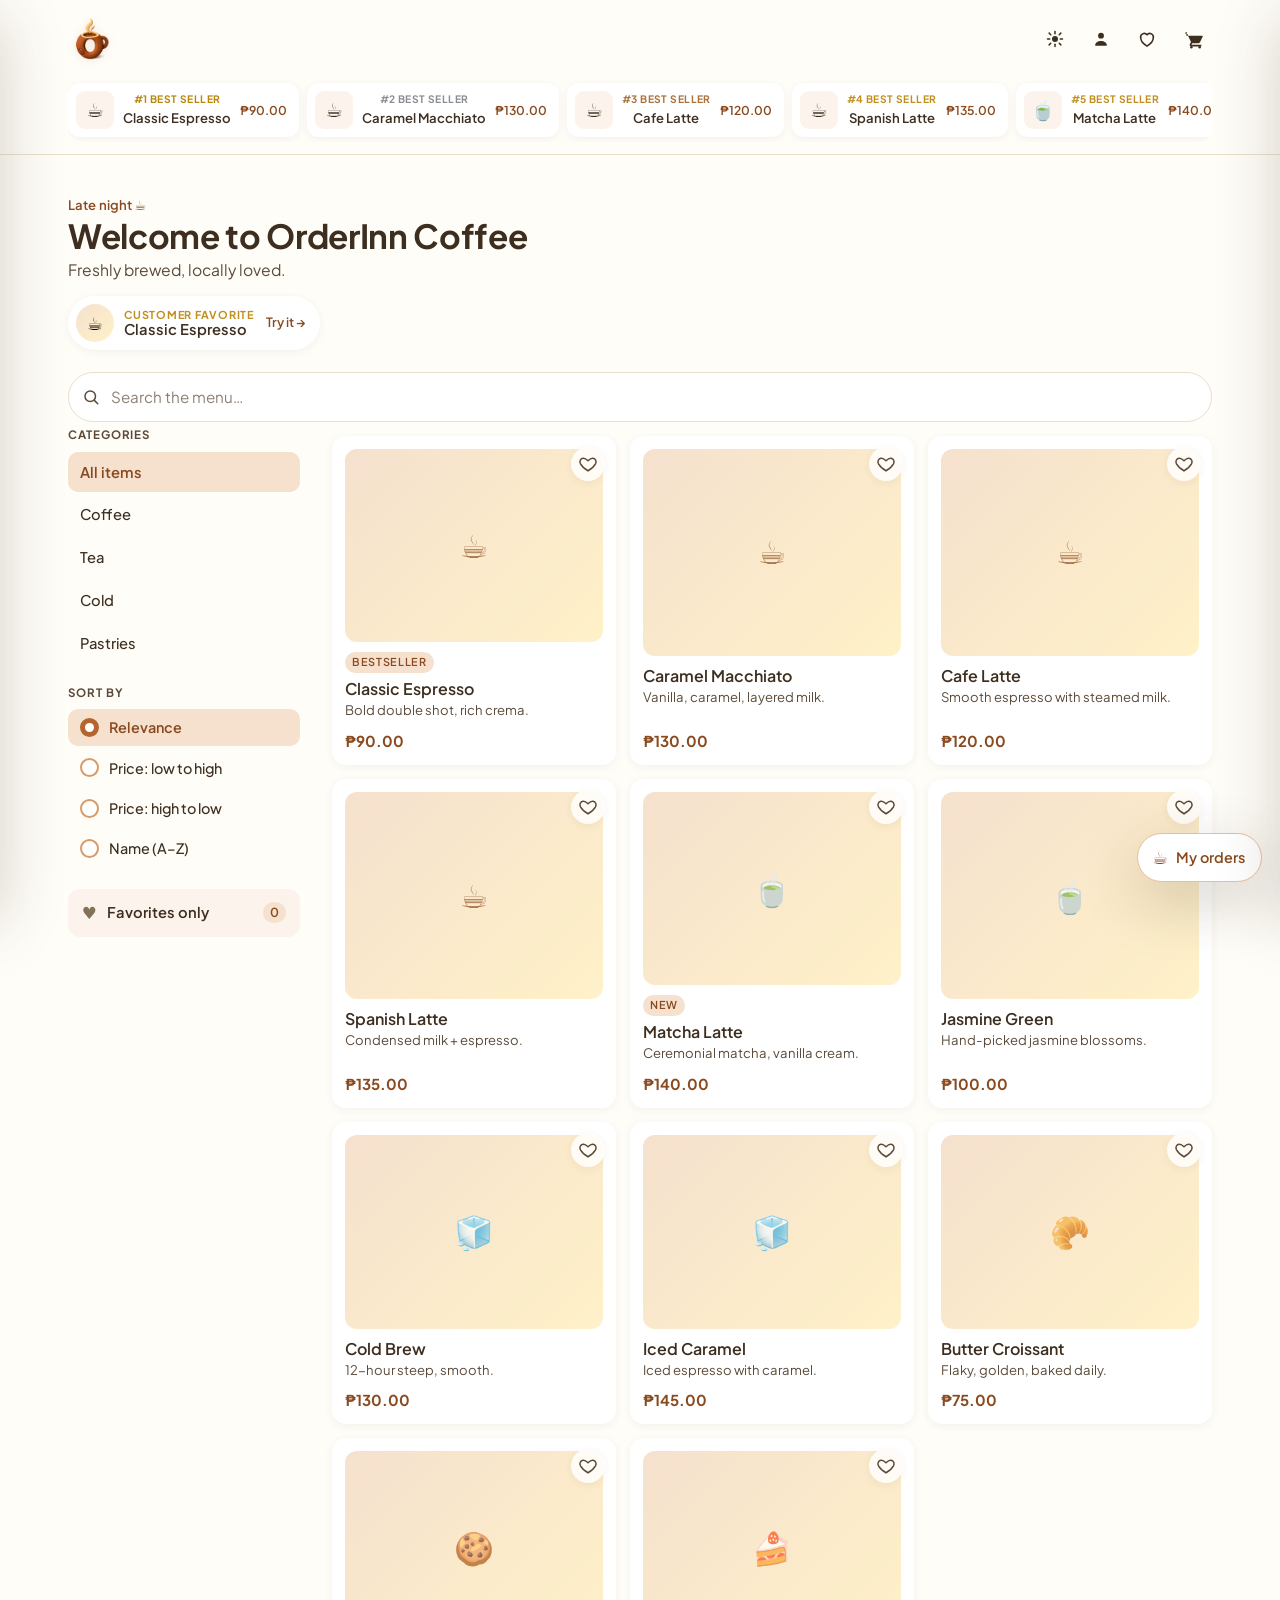
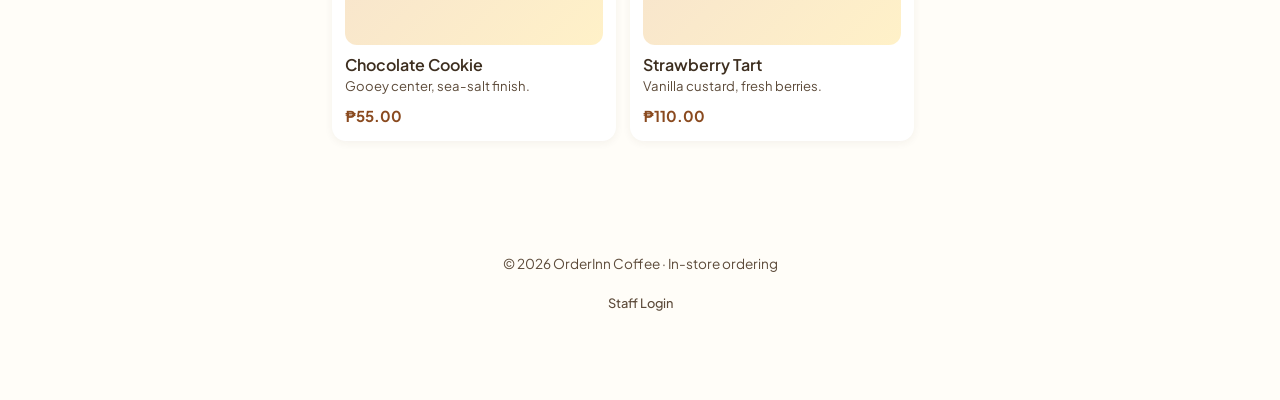
==== commit adab85c2: "Add a header favorites button for one-tap access to saved items Customers had to open the filters to" ====
--- a/index.html
+++ b/index.html
@@ -12,7 +12,7 @@
   <link rel="preconnect" href="https://fonts.googleapis.com" />
   <link rel="preconnect" href="https://fonts.gstatic.com" crossorigin />
   <link href="https://fonts.googleapis.com/css2?family=Plus+Jakarta+Sans:ital,wght@0,300;0,400;0,500;0,600;0,700;0,800;1,400&display=swap" rel="stylesheet" />
-  <link rel="stylesheet" href="style.css?v=83" />
+  <link rel="stylesheet" href="style.css?v=86" />
 
   <script>
     (function () {
@@ -132,6 +132,16 @@
               <path d="M5 20c0-3.6 3.1-5.5 7-5.5s7 1.9 7 5.5z" fill="currentColor"/>
             </svg>
           </button>
+          <!-- Favorites quick-access: one tap filters the menu to saved
+               items (toggles state.favoritesOnly) from anywhere, so
+               customers don't have to open the filters. Live count badge;
+               hidden when there are no favorites yet. -->
+          <button class="icon-btn fav-btn is-empty" id="favNavBtn" aria-label="Show favorites" aria-pressed="false">
+            <svg class="fav-nav-ico" viewBox="0 0 24 24" width="20" height="20" aria-hidden="true">
+              <path fill="none" stroke="currentColor" stroke-width="1.9" stroke-linecap="round" stroke-linejoin="round" d="M12 20.5s-7.5-4.6-7.5-9.7A4.3 4.3 0 0 1 12 7a4.3 4.3 0 0 1 7.5 3.8c0 5.1-7.5 9.7-7.5 9.7Z"/>
+            </svg>
+            <span class="fav-btn-badge" id="favNavCount">0</span>
+          </button>
           <!-- Cart: compact icon button in the header so it's reachable
                without scrolling back down, with a live count badge.
                Opens the same drawer as before (#cartDrawer). -->
@@ -657,6 +667,9 @@
           </svg>
           <span>Sign in with Google</span>
         </button>
+        <p class="hint muted small" style="text-align:center;">
+          Signed up with Google? Just tap “Sign in with Google” — no password needed.
+        </p>
 
         <p class="hint muted small auth-card-footer">
           Don't have an account? <a href="signup.html" class="link-mini">Sign up</a>
@@ -1220,8 +1233,8 @@
   <script src="https://cdn.jsdelivr.net/npm/exceljs@4.4.0/dist/exceljs.min.js"></script>
   <script src="https://cdn.jsdelivr.net/npm/chart.js@4.4.4/dist/chart.umd.min.js"></script>
   <script src="config.js?v=1"></script>
-  <script src="store.js?v=50"></script>
+  <script src="store.js?v=53"></script>
   <script src="common.js?v=2"></script>
-  <script src="script.js?v=99"></script>
+  <script src="script.js?v=102"></script>
 </body>
 </html>
--- a/style.css
+++ b/style.css
@@ -413,6 +413,33 @@
 .icon-btn:hover { background: var(--brown-50); }
 .close-btn { border: none; background: transparent; font-size: 1.05rem; }
 
+/* Favorites quick-access header button — same badge treatment as the
+   cart, plus an "active" state that fills the heart in the brand accent
+   when the menu is filtered to favorites (state.favoritesOnly). */
+.fav-btn { position: relative; overflow: visible; }
+.fav-btn-badge {
+  position: absolute;
+  top: -6px;
+  right: -6px;
+  min-width: 18px;
+  height: 18px;
+  padding: 0 4px;
+  border-radius: 999px;
+  background: var(--primary);
+  color: var(--white);
+  font-size: .68rem;
+  font-weight: 700;
+  line-height: 18px;
+  text-align: center;
+  box-shadow: 0 0 0 2px var(--white);
+  transition: transform .2s cubic-bezier(.5, 1.5, .5, 1), opacity .15s;
+}
+.fav-btn.is-empty .fav-btn-badge { opacity: 0; transform: scale(.4); }
+[data-theme="dark"] .fav-btn-badge { color: #0E1419; }
+/* Active: menu is showing favorites only → fill the heart + accent it. */
+.fav-btn[aria-pressed="true"] { color: var(--primary); }
+.fav-btn[aria-pressed="true"] .fav-nav-ico path { fill: currentColor; stroke: currentColor; }
+
 /* Keeps content readable to assistive tech / future use without
    taking up visual space. */
 .visually-hidden {
@@ -2655,11 +2682,19 @@
 .field-toggle-text:hover { background: var(--brown-100); color: var(--ink-soft); }
 .field-toggle-text[aria-pressed="true"] { color: var(--primary); }
 
+/* Suppress the browser's OWN password-reveal control everywhere, since
+   we provide our own Show/Hide button. Chrome injects a native reveal
+   button (sometimes wrapping the input in a <span>) whose exact markup
+   varies by version/focus state — matching it by structure is fragile
+   and let it "float" outside the pill on tab/focus. Target it by its
+   aria-label instead, which is stable, plus the legacy pseudo-elements. */
 input[type="password"]::-ms-reveal,
-input[type="password"]::-ms-clear { display: none; }
+input[type="password"]::-ms-clear { display: none !important; }
 .field-icon input[data-pw-enhanced]::-webkit-textfield-decoration-container {
   display: none !important;
 }
+.field-icon button[aria-label="Show password"]:not(.field-toggle-text),
+.field-icon button[aria-label="Hide password"]:not(.field-toggle-text),
 .field-icon span:has(> input[data-pw-enhanced]) > button {
   display: none !important;
 }
